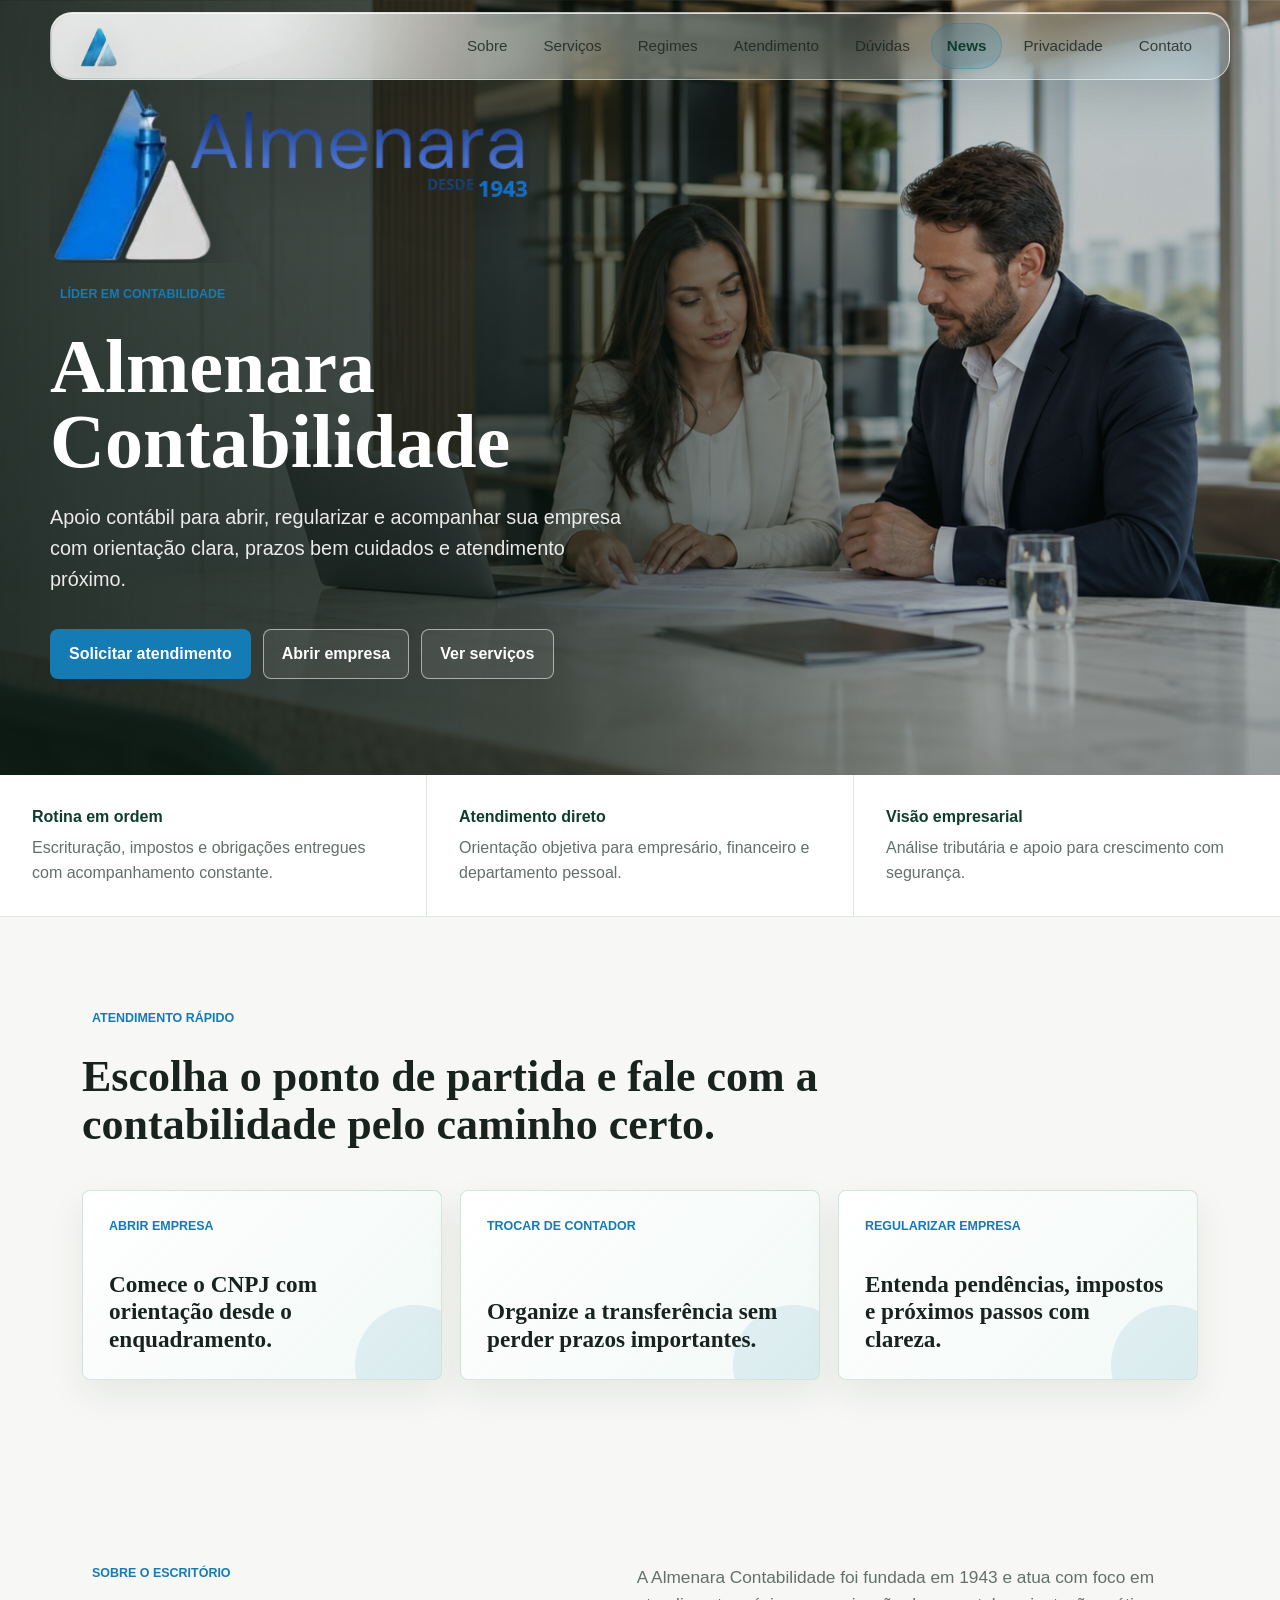
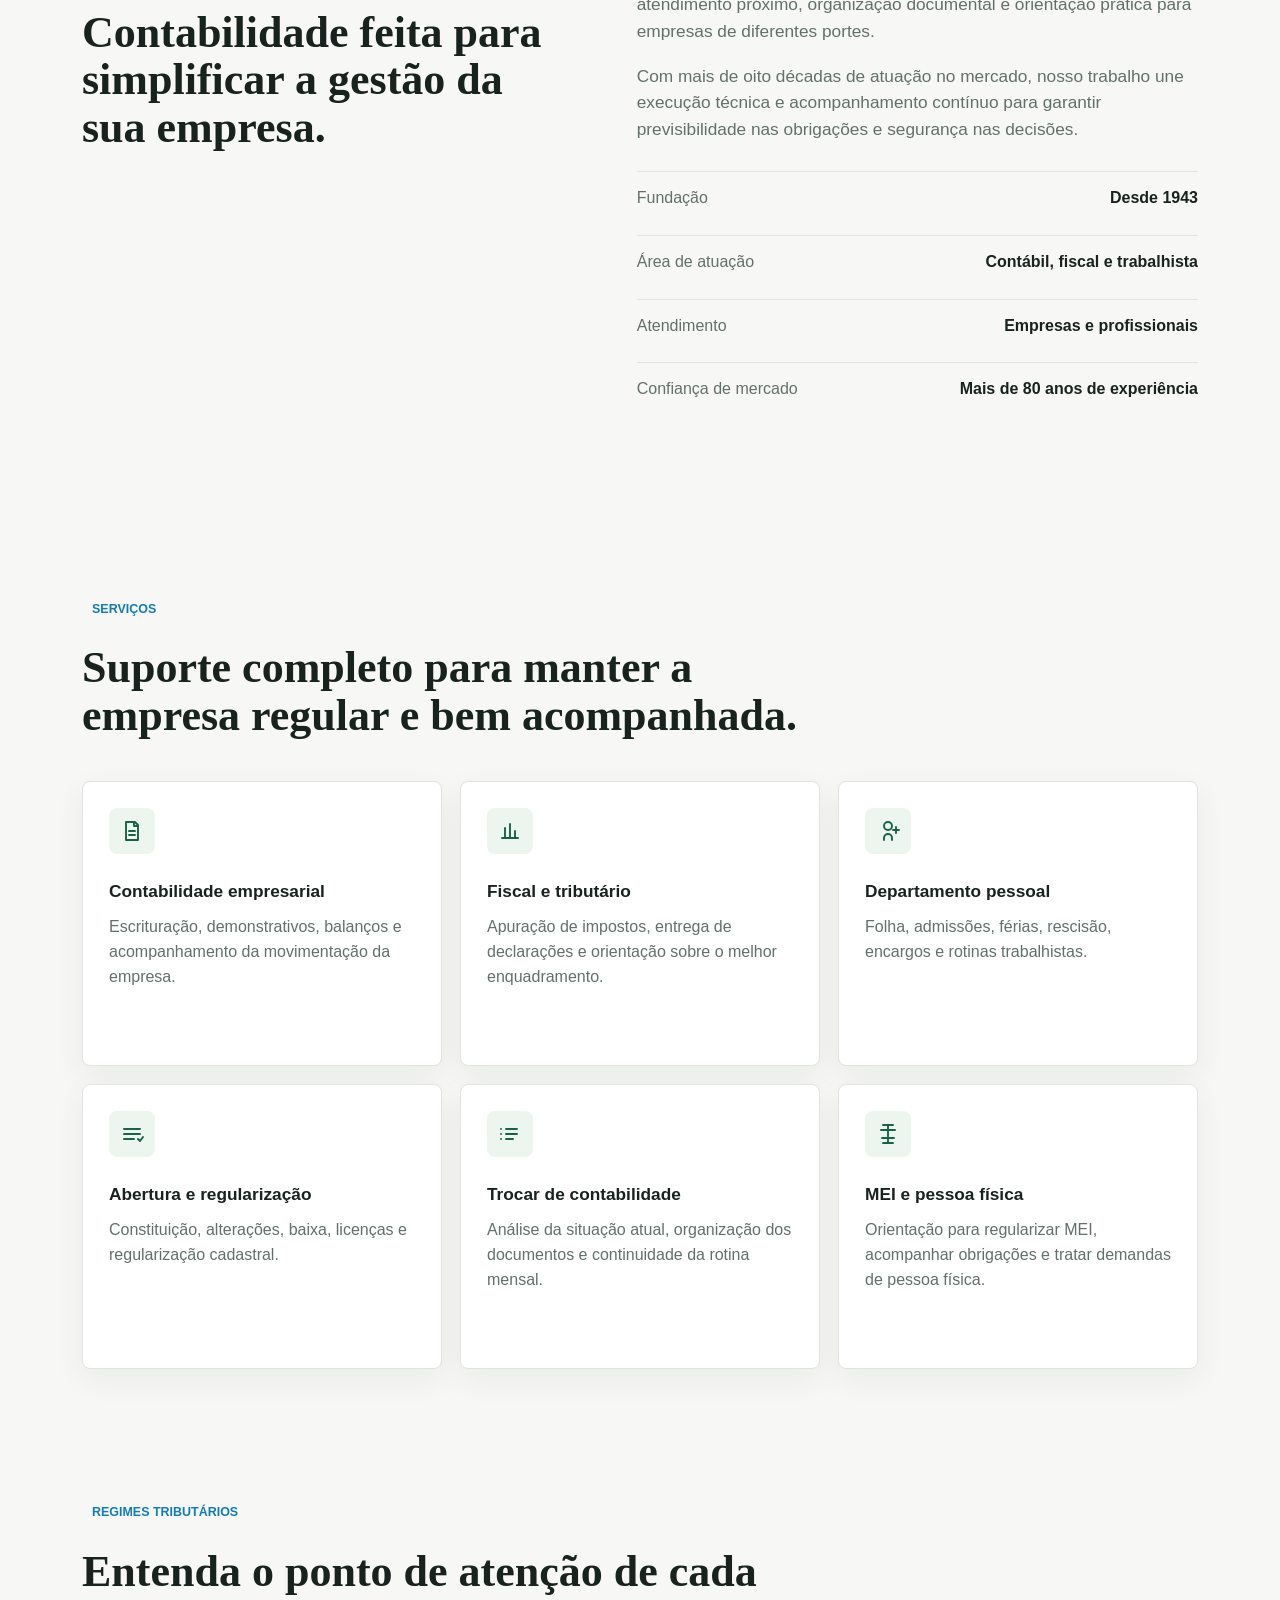
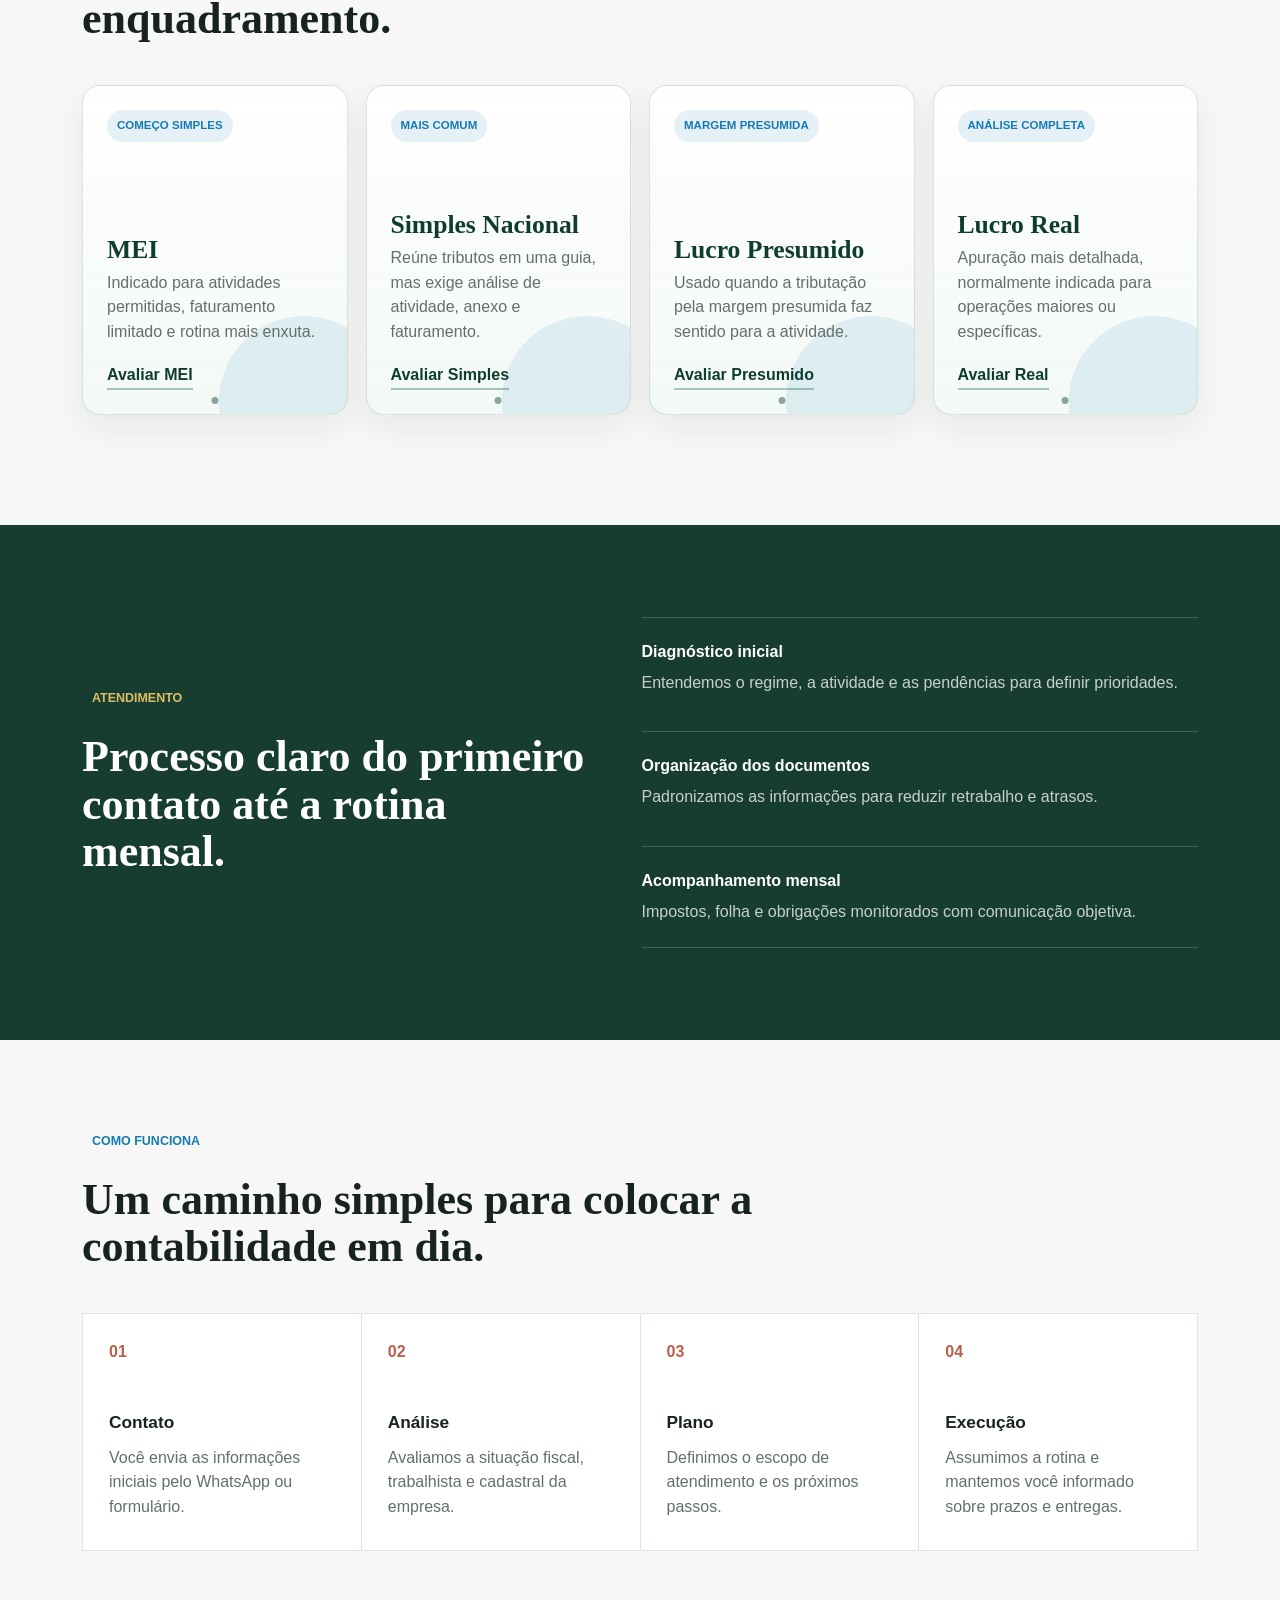
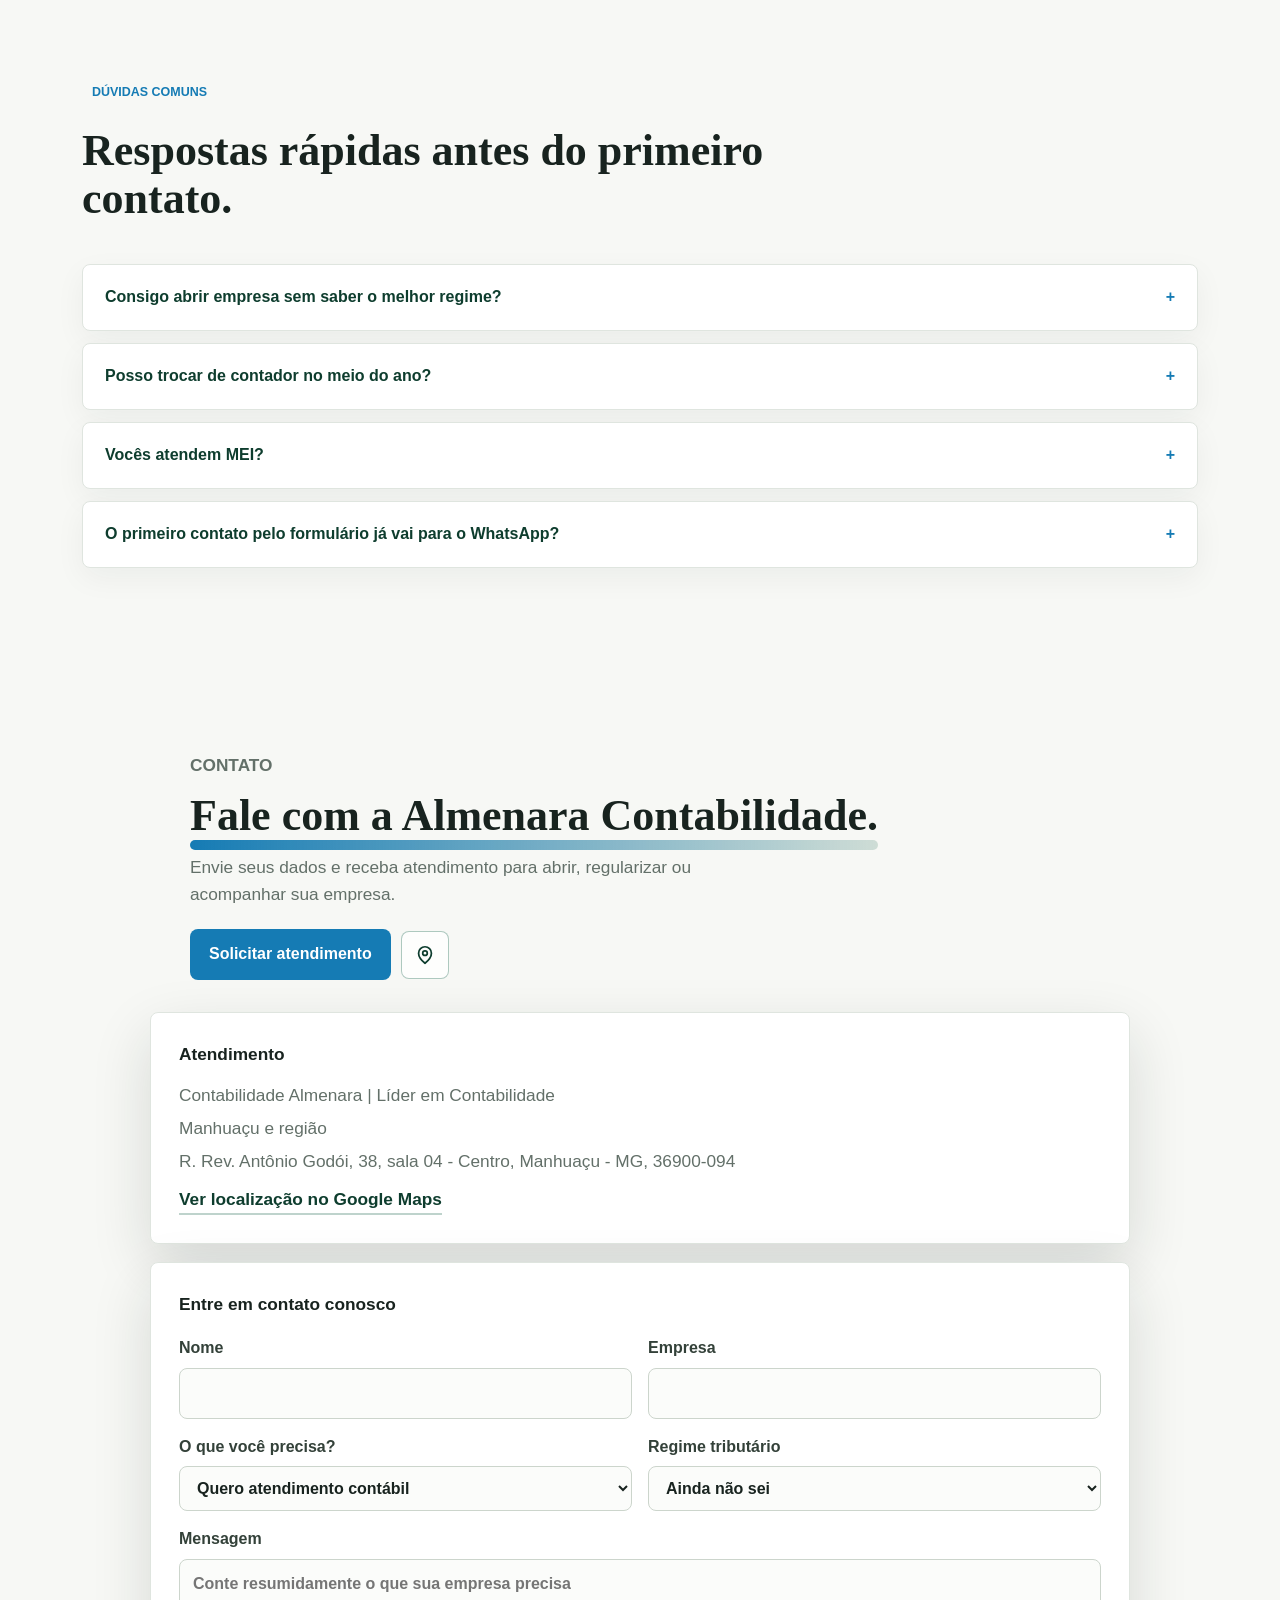
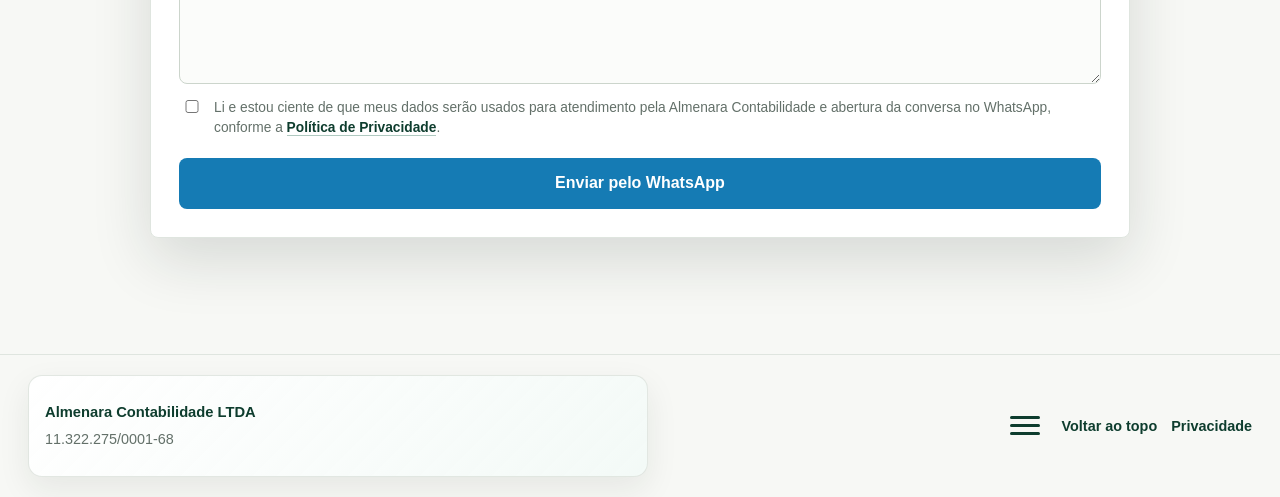
==== index.html @ bf3a6442 "Add privacy policy and Speed Insights" ====
<!doctype html>
<html lang="pt-BR">
  <head>
    <meta charset="utf-8">
    <meta name="viewport" content="width=device-width, initial-scale=1">
    <title>Almenara Contabilidade</title>
    <meta
      name="description"
      content="Almenara Contabilidade: assessoria contábil, fiscal, trabalhista e administrativa em Manhuaçu - MG."
    >
    <link rel="icon" type="image/png" href="assets/foto-contabilidade-almenara.png">
    <link rel="apple-touch-icon" href="assets/foto-contabilidade-almenara.png">
    <link rel="stylesheet" href="styles.css">
  </head>
  <body class="motion-on">
    <header class="site-header">
      <a class="brand" href="#inicio" aria-label="Almenara Contabilidade">
        <img src="assets/foto-contabilidade-almenara.png" alt="" class="brand-mark">
      </a>

      <button class="menu-toggle" type="button" data-menu-toggle aria-label="Abrir menu" aria-expanded="false">
        <span></span>
        <span></span>
        <span></span>
      </button>

      <nav class="site-nav" data-nav aria-label="Navegação principal">
        <a href="#sobre">Sobre</a>
        <a href="#servicos">Serviços</a>
        <a href="#regimes">Regimes</a>
        <a href="#metodo">Atendimento</a>
        <a href="#faq">Dúvidas</a>
        <a class="nav-news-link" href="./news/index.html">News</a>
        <a href="privacidade.html">Privacidade</a>
        <a href="#contato">Contato</a>
      </nav>
    </header>

    <main>
      <section class="hero" id="inicio">
        <div class="hero-media" aria-hidden="true"></div>
        <div class="hero-overlay" aria-hidden="true"></div>

        <div class="hero-content">
          <div class="hero-logo-wrap">
            <img class="hero-emblem" src="assets/logoalmenara.png" alt="Almenara Líder em Contabilidade">
          </div>
          <p class="eyebrow">Líder em contabilidade</p>
          <h1>Almenara Contabilidade</h1>
          <p class="hero-text">
            Apoio contábil para abrir, regularizar e acompanhar sua empresa com orientação clara,
            prazos bem cuidados e atendimento próximo.
          </p>
          <div class="hero-actions" aria-label="Ações principais">
            <a class="button button-primary button-primary-blue" href="#solicitar-contato" data-interest="Quero atendimento contábil">Solicitar atendimento</a>
            <a class="button button-secondary" href="#solicitar-contato" data-interest="Abrir empresa">Abrir empresa</a>
            <a class="button button-secondary" href="#servicos">Ver serviços</a>
          </div>
        </div>
      </section>

      <section class="intro-band" aria-label="Destaques">
        <article class="intro-item">
          <strong>Rotina em ordem</strong>
          <span>Escrituração, impostos e obrigações entregues com acompanhamento constante.</span>
        </article>
        <article class="intro-item">
          <strong>Atendimento direto</strong>
          <span>Orientação objetiva para empresário, financeiro e departamento pessoal.</span>
        </article>
        <article class="intro-item">
          <strong>Visão empresarial</strong>
          <span>Análise tributária e apoio para crescimento com segurança.</span>
        </article>
      </section>

      <section class="section action-section" aria-label="Atalhos de atendimento">
        <div class="section-heading">
          <p class="section-label">Atendimento rápido</p>
          <h2>Escolha o ponto de partida e fale com a contabilidade pelo caminho certo.</h2>
        </div>
        <div class="action-grid">
          <a class="action-card" href="#solicitar-contato" data-interest="Abrir empresa">
            <span>Abrir empresa</span>
            <strong>Comece o CNPJ com orientação desde o enquadramento.</strong>
          </a>
          <a class="action-card" href="#solicitar-contato" data-interest="Trocar de contador">
            <span>Trocar de contador</span>
            <strong>Organize a transferência sem perder prazos importantes.</strong>
          </a>
          <a class="action-card" href="#solicitar-contato" data-interest="Regularizar empresa">
            <span>Regularizar empresa</span>
            <strong>Entenda pendências, impostos e próximos passos com clareza.</strong>
          </a>
        </div>
      </section>

      <section class="section split" id="sobre">
        <div>
          <p class="section-label">Sobre o escritório</p>
          <h2>Contabilidade feita para simplificar a gestão da sua empresa.</h2>
        </div>
        <div class="copy-block">
          <p>
            A Almenara Contabilidade foi fundada em 1943 e atua com foco em atendimento próximo,
            organização documental e orientação prática para empresas de diferentes portes.
          </p>
          <p>
            Com mais de oito décadas de atuação no mercado, nosso trabalho une execução técnica e
            acompanhamento contínuo para garantir previsibilidade nas obrigações e segurança nas decisões.
          </p>
          <ul class="detail-list">
            <li><span>Fundação</span><strong>Desde 1943</strong></li>
            <li><span>Área de atuação</span><strong>Contábil, fiscal e trabalhista</strong></li>
            <li><span>Atendimento</span><strong>Empresas e profissionais</strong></li>
            <li><span>Confiança de mercado</span><strong>Mais de 80 anos de experiência</strong></li>
          </ul>
        </div>
      </section>

      <section class="section" id="servicos">
        <div class="section-heading">
          <p class="section-label">Serviços</p>
          <h2>Suporte completo para manter a empresa regular e bem acompanhada.</h2>
        </div>

        <div class="service-grid">
          <article class="service-card">
            <div class="service-icon" aria-hidden="true">
              <svg viewBox="0 0 24 24"><path d="M6 3h9l3 3v15H6z"></path><path d="M14 3v4h4"></path><path d="M9 12h6"></path><path d="M9 16h6"></path></svg>
            </div>
            <h3>Contabilidade empresarial</h3>
            <p>Escrituração, demonstrativos, balanços e acompanhamento da movimentação da empresa.</p>
          </article>

          <article class="service-card">
            <div class="service-icon" aria-hidden="true">
              <svg viewBox="0 0 24 24"><path d="M4 19h16"></path><path d="M7 19V9"></path><path d="M12 19V5"></path><path d="M17 19v-7"></path></svg>
            </div>
            <h3>Fiscal e tributário</h3>
            <p>Apuração de impostos, entrega de declarações e orientação sobre o melhor enquadramento.</p>
          </article>

          <article class="service-card">
            <div class="service-icon" aria-hidden="true">
              <svg viewBox="0 0 24 24"><path d="M16 21v-2a4 4 0 0 0-8 0v2"></path><circle cx="12" cy="7" r="4"></circle><path d="M20 8v6"></path><path d="M23 11h-6"></path></svg>
            </div>
            <h3>Departamento pessoal</h3>
            <p>Folha, admissões, férias, rescisão, encargos e rotinas trabalhistas.</p>
          </article>

          <article class="service-card">
            <div class="service-icon" aria-hidden="true">
              <svg viewBox="0 0 24 24"><path d="M4 7h16"></path><path d="M4 12h16"></path><path d="M4 17h10"></path><path d="M18 17l2 2 3-4"></path></svg>
            </div>
            <h3>Abertura e regularização</h3>
            <p>Constituição, alterações, baixa, licenças e regularização cadastral.</p>
          </article>

          <article class="service-card">
            <div class="service-icon" aria-hidden="true">
              <svg viewBox="0 0 24 24"><path d="M8 7h11"></path><path d="M8 12h11"></path><path d="M8 17h7"></path><path d="M3 7h.01"></path><path d="M3 12h.01"></path><path d="M3 17h.01"></path></svg>
            </div>
            <h3>Trocar de contabilidade</h3>
            <p>Análise da situação atual, organização dos documentos e continuidade da rotina mensal.</p>
          </article>

          <article class="service-card">
            <div class="service-icon" aria-hidden="true">
              <svg viewBox="0 0 24 24"><path d="M12 3v18"></path><path d="M5 8h14"></path><path d="M6 16h12"></path><path d="M7 21h10"></path><path d="M7 3h10"></path></svg>
            </div>
            <h3>MEI e pessoa física</h3>
            <p>Orientação para regularizar MEI, acompanhar obrigações e tratar demandas de pessoa física.</p>
          </article>
        </div>
      </section>

      <section class="section regimes-section" id="regimes">
        <div class="section-heading">
          <p class="section-label">Regimes tributários</p>
          <h2>Entenda o ponto de atenção de cada enquadramento.</h2>
        </div>
        <div class="regime-dock" aria-label="Exemplos de regimes tributários">
          <article class="regime-card" tabindex="0">
            <span class="regime-dot" aria-hidden="true"></span>
            <span class="regime-tag">Começo simples</span>
            <h3>MEI</h3>
            <p>Indicado para atividades permitidas, faturamento limitado e rotina mais enxuta.</p>
            <ul>
              <li>Guia mensal simplificada</li>
              <li>Limite anual de faturamento</li>
              <li>Nem toda atividade pode entrar</li>
            </ul>
            <a href="#solicitar-contato" data-interest="MEI" data-regime="MEI">Avaliar MEI</a>
          </article>

          <article class="regime-card" tabindex="0">
            <span class="regime-dot" aria-hidden="true"></span>
            <span class="regime-tag">Mais comum</span>
            <h3>Simples Nacional</h3>
            <p>Reúne tributos em uma guia, mas exige análise de atividade, anexo e faturamento.</p>
            <ul>
              <li>Apuração mensal pelo faturamento</li>
              <li>Alíquota varia por anexo</li>
              <li>Folha pode impactar o cálculo</li>
            </ul>
            <a href="#solicitar-contato" data-interest="Quero atendimento contábil" data-regime="Simples Nacional">Avaliar Simples</a>
          </article>

          <article class="regime-card" tabindex="0">
            <span class="regime-dot" aria-hidden="true"></span>
            <span class="regime-tag">Margem presumida</span>
            <h3>Lucro Presumido</h3>
            <p>Usado quando a tributação pela margem presumida faz sentido para a atividade.</p>
            <ul>
              <li>Base calculada por presunção</li>
              <li>Exige controle fiscal regular</li>
              <li>Pode ser bom para margens altas</li>
            </ul>
            <a href="#solicitar-contato" data-interest="Quero atendimento contábil" data-regime="Lucro Presumido">Avaliar Presumido</a>
          </article>

          <article class="regime-card" tabindex="0">
            <span class="regime-dot" aria-hidden="true"></span>
            <span class="regime-tag">Análise completa</span>
            <h3>Lucro Real</h3>
            <p>Apuração mais detalhada, normalmente indicada para operações maiores ou específicas.</p>
            <ul>
              <li>Tributação sobre resultado real</li>
              <li>Controle contábil mais rigoroso</li>
              <li>Importante para empresas complexas</li>
            </ul>
            <a href="#solicitar-contato" data-interest="Quero atendimento contábil" data-regime="Lucro Real">Avaliar Real</a>
          </article>
        </div>
      </section>

      <section class="feature-band" id="metodo">
        <div>
          <p class="section-label">Atendimento</p>
          <h2>Processo claro do primeiro contato até a rotina mensal.</h2>
        </div>
        <div class="feature-list">
          <div>
            <strong>Diagnóstico inicial</strong>
            <span>Entendemos o regime, a atividade e as pendências para definir prioridades.</span>
          </div>
          <div>
            <strong>Organização dos documentos</strong>
            <span>Padronizamos as informações para reduzir retrabalho e atrasos.</span>
          </div>
          <div>
            <strong>Acompanhamento mensal</strong>
            <span>Impostos, folha e obrigações monitorados com comunicação objetiva.</span>
          </div>
        </div>
      </section>

      <section class="section">
        <div class="section-heading">
          <p class="section-label">Como funciona</p>
          <h2>Um caminho simples para colocar a contabilidade em dia.</h2>
        </div>
        <div class="steps">
          <article>
            <span>01</span>
            <h3>Contato</h3>
            <p>Você envia as informações iniciais pelo WhatsApp ou formulário.</p>
          </article>
          <article>
            <span>02</span>
            <h3>Análise</h3>
            <p>Avaliamos a situação fiscal, trabalhista e cadastral da empresa.</p>
          </article>
          <article>
            <span>03</span>
            <h3>Plano</h3>
            <p>Definimos o escopo de atendimento e os próximos passos.</p>
          </article>
          <article>
            <span>04</span>
            <h3>Execução</h3>
            <p>Assumimos a rotina e mantemos você informado sobre prazos e entregas.</p>
          </article>
        </div>
      </section>

      <section class="section faq-section" id="faq">
        <div class="section-heading">
          <p class="section-label">Dúvidas comuns</p>
          <h2>Respostas rápidas antes do primeiro contato.</h2>
        </div>
        <div class="faq-list">
          <details class="faq-item">
            <summary>Consigo abrir empresa sem saber o melhor regime?</summary>
            <p>Sim. A primeira etapa é entender atividade, faturamento previsto e modelo de operação para indicar o caminho mais adequado.</p>
          </details>
          <details class="faq-item">
            <summary>Posso trocar de contador no meio do ano?</summary>
            <p>Pode. O importante é conferir documentos, declarações, impostos e pendências para a transferência acontecer com segurança.</p>
          </details>
          <details class="faq-item">
            <summary>Vocês atendem MEI?</summary>
            <p>Atendemos MEI em abertura, regularização, declaração anual e orientação quando chega o momento de migrar para outro porte.</p>
          </details>
          <details class="faq-item">
            <summary>O primeiro contato pelo formulário já vai para o WhatsApp?</summary>
            <p>Sim. Ao enviar o formulário, o WhatsApp abre com as informações básicas preenchidas para agilizar o atendimento.</p>
          </details>
        </div>
      </section>

      <section class="contact-section" id="contato">
        <div class="contact-copy">
          <p class="section-label">Contato</p>
          <h2>Fale com a Almenara Contabilidade.</h2>
          <p>Envie seus dados e receba atendimento para abrir, regularizar ou acompanhar sua empresa.</p>
          <div class="contact-actions">
            <a class="button button-primary button-primary-blue" href="#solicitar-contato" data-interest="Quero atendimento contábil">Solicitar atendimento</a>
            <a class="button button-map" href="https://www.google.com/maps?q=-20.256566642593565,-42.03464421365969" target="_blank" rel="noopener" aria-label="Abrir localização no Google Maps" title="Abrir no Google Maps">
              <svg viewBox="0 0 24 24" aria-hidden="true">
                <path d="M12 21s7-5.7 7-11a7 7 0 1 0-14 0c0 5.3 7 11 7 11z"></path>
                <circle cx="12" cy="10" r="2.5"></circle>
              </svg>
            </a>
          </div>
        </div>

        <div class="contact-grid">
          <article class="contact-card">
            <h3>Atendimento</h3>
            <p>Contabilidade Almenara | Líder em Contabilidade</p>
            <p>Manhuaçu e região</p>
            <p>R. Rev. Antônio Godói, 38, sala 04 - Centro, Manhuaçu - MG, 36900-094</p>
            <p><a class="location-link" href="https://www.google.com/maps?q=-20.256566642593565,-42.03464421365969" target="_blank" rel="noopener">Ver localização no Google Maps</a></p>
          </article>

          <form class="contact-card contact-form" id="solicitar-contato" data-whatsapp-form>
            <h3>Entre em contato conosco</h3>
            <label>
              Nome
              <input type="text" name="nome" autocomplete="name" required>
            </label>
            <label>
              Empresa
              <input type="text" name="empresa" autocomplete="organization">
            </label>
            <label>
              O que você precisa?
              <select name="interesse" data-interest-select>
                <option value="Quero atendimento contábil">Quero atendimento contábil</option>
                <option value="Trocar de contador">Trocar de contador</option>
                <option value="Ainda não sei, apenas conversar">Ainda não sei, apenas conversar</option>
                <option value="Abrir empresa">Abrir empresa</option>
            
                <option value="Regularizar empresa">Regularizar empresa</option>
                <option value="MEI">MEI</option>
                <option value="Pessoa física">Pessoa física</option>
              </select>
            </label>
            <label>
              Regime tributário
              <select name="regime" data-regime-select>
                <option value="Ainda não sei">Ainda não sei</option>
                <option value="MEI">MEI</option>
                <option value="Simples Nacional">Simples Nacional</option>
                <option value="Lucro Presumido">Lucro Presumido</option>
                <option value="Lucro Real">Lucro Real</option>
              </select>
            </label>
            <label>
              Mensagem
              <textarea name="mensagem" rows="4" placeholder="Conte resumidamente o que sua empresa precisa"></textarea>
            </label>
            <label class="privacy-consent">
              <input type="checkbox" name="privacidade" required>
              <span>Li e estou ciente de que meus dados serão usados para atendimento pela Almenara Contabilidade e abertura da conversa no WhatsApp, conforme a <a href="privacidade.html" target="_blank" rel="noopener">Política de Privacidade</a>.</span>
            </label>
            <button class="button button-primary button-primary-blue button-fizzy" type="submit">
              <span>Enviar pelo WhatsApp</span>
            </button>
          </form>
        </div>
      </section>
    </main>

    <footer class="site-footer">
      <input class="footer-toggle" type="checkbox" id="footer-menu">

      <div class="footer-panel" aria-label="Links rápidos do rodapé">
        <a href="#servicos">Serviços</a>
        <a href="#regimes">Regimes</a>
        <a href="#solicitar-contato">Contato</a>
        <a href="privacidade.html">Privacidade</a>
        <span class="footer-liquid" aria-hidden="true"></span>
      </div>

      <div class="footer-bar">
        <div class="footer-company-card" tabindex="0" aria-label="Dados cadastrais da Almenara Contabilidade">
          <div class="footer-company-inner">
            <div class="footer-company-face footer-company-front">
              <strong>Almenara Contabilidade LTDA</strong>
              <span>11.322.275/0001-68</span>
            </div>
            <div class="footer-company-face footer-company-back">
              <strong>Venha nos visitar</strong>
              <span>Razão social: Almenara Contabilidade LTDA</span>
              <span>CNPJ: 11.322.275/0001-68</span>
              <span>Endereço: R. Rev. Antônio Godói, 38, sala 04 - Centro, Manhuaçu - MG</span>
              <span>WhatsApp: (33) 8440-1388</span>
              <a class="footer-company-link" href="https://www.google.com/maps?q=-20.256566642593565,-42.03464421365969" target="_blank" rel="noopener">Ver localização</a>
            </div>
          </div>
        </div>

        <div class="footer-actions">
          <label class="footer-menu-button" for="footer-menu" aria-label="Abrir links rápidos">
            <span></span>
          </label>
          <a href="#inicio">Voltar ao topo</a>
          <a href="privacidade.html">Privacidade</a>
        </div>
      </div>
    </footer>

    <script src="speed-insights.js"></script>
    <script defer src="/_vercel/speed-insights/script.js"></script>
    <script src="script.js"></script>
  </body>
</html>
---- styles.css ----
:root {
  --bg: #f7f8f5;
  --surface: #ffffff;
  --ink: #18231f;
  --muted: #637069;
  --line: #dfe5df;
  --green: #176248;
  --green-dark: #0e3d2e;
  --blue: #157bb4;
  --gold: #c89b42;
  --coral: #b9604b;
  --shadow: 0 22px 60px rgba(24, 35, 31, 0.14);
  --radius: 8px;
  --max-width: 1180px;
}

* {
  box-sizing: border-box;
}

html {
  scroll-behavior: smooth;
  scroll-padding-top: 96px;
}

body {
  margin: 0;
  background: var(--bg);
  color: var(--ink);
  font-family: Arial, Helvetica, sans-serif;
  line-height: 1.55;
}

img,
svg {
  display: block;
  max-width: 100%;
}

a {
  color: inherit;
  text-decoration: none;
}

button,
input,
select,
textarea {
  font: inherit;
}

.site-header {
  position: fixed;
  top: 12px;
  left: 50%;
  z-index: 30;
  display: flex;
  align-items: center;
  justify-content: space-between;
  width: min(calc(100% - 32px), var(--max-width));
  min-height: 68px;
  margin: 0;
  padding: 0 22px;
  overflow: hidden;
  transform: translateX(-50%);
  border: 1px solid rgba(255, 255, 255, 0.54);
  border-radius: 22px;
  background:
    radial-gradient(circle at 18% 0%, rgba(255, 255, 255, 0.72), rgba(255, 255, 255, 0.15) 34%, transparent 58%),
    linear-gradient(135deg, rgba(255, 255, 255, 0.54), rgba(229, 244, 239, 0.24) 48%, rgba(255, 255, 255, 0.17));
  box-shadow:
    inset 0 1px 0 rgba(255, 255, 255, 0.78),
    inset 0 -1px 0 rgba(23, 98, 72, 0.08),
    0 18px 48px rgba(10, 23, 18, 0.14);
  backdrop-filter: blur(24px) saturate(155%);
  -webkit-backdrop-filter: blur(24px) saturate(155%);
}

.site-header::before,
.site-header::after {
  content: "";
  position: absolute;
  pointer-events: none;
}

.site-header::before {
  inset: 1px;
  border-radius: 21px;
  background:
    linear-gradient(115deg, rgba(255, 255, 255, 0.44), transparent 36%),
    linear-gradient(280deg, rgba(21, 123, 180, 0.07), transparent 44%);
}

.site-header::after {
  top: -52px;
  left: -18%;
  width: 42%;
  height: 148px;
  border-radius: 999px;
  background: linear-gradient(90deg, transparent, rgba(255, 255, 255, 0.42), transparent);
  transform: rotate(-18deg);
  opacity: 0.62;
  animation: glassSheen 8s ease-in-out infinite;
}

.brand {
  display: inline-flex;
  align-items: center;
  gap: 10px;
  min-width: 0;
  color: var(--green-dark);
  font-size: 1.02rem;
  font-weight: 800;
  position: relative;
  z-index: 1;
}

.brand-mark {
  width: 44px;
  height: 44px;
  object-fit: contain;
  flex: 0 0 auto;
  filter: drop-shadow(0 8px 14px rgba(10, 23, 18, 0.12));
}

.site-nav {
  display: flex;
  align-items: center;
  gap: 6px;
  position: relative;
  z-index: 1;
}

.site-nav a {
  border-radius: 999px;
  padding: 10px 15px;
  color: rgba(24, 35, 31, 0.82);
  font-size: 0.95rem;
  transition:
    background 180ms ease,
    color 180ms ease,
    box-shadow 180ms ease,
    transform 180ms ease;
}

.site-nav a:hover,
.site-nav a:focus-visible {
  background: rgba(255, 255, 255, 0.66);
  color: var(--green-dark);
  box-shadow:
    inset 0 1px 0 rgba(255, 255, 255, 0.74),
    0 8px 22px rgba(10, 23, 18, 0.1);
  transform: translateY(-1px);
  outline: none;
}

.site-nav .nav-news-link {
  background: rgba(21, 123, 180, 0.16);
  border: 1px solid rgba(21, 123, 180, 0.28);
  color: #0e3d2e;
  font-weight: 700;
}

.site-nav .nav-news-link:hover,
.site-nav .nav-news-link:focus-visible {
  background: rgba(21, 123, 180, 0.28);
  border-color: rgba(21, 123, 180, 0.38);
  color: #082c42;
}

.menu-toggle {
  display: none;
  width: 44px;
  height: 44px;
  border: 1px solid rgba(255, 255, 255, 0.7);
  border-radius: 14px;
  background: rgba(255, 255, 255, 0.58);
  color: var(--ink);
  cursor: pointer;
  position: relative;
  z-index: 1;
  box-shadow: inset 0 1px 0 rgba(255, 255, 255, 0.78);
}

.menu-toggle span {
  display: block;
  width: 18px;
  height: 2px;
  margin: 4px auto;
  background: currentColor;
  border-radius: 999px;
}

.hero {
  position: relative;
  isolation: isolate;
  min-height: 76svh;
  overflow: hidden;
  display: grid;
  align-items: center;
  padding: 84px 32px 96px;
}

.hero-media,
.hero-overlay {
  position: absolute;
  inset: 0;
  z-index: -2;
}

.hero-media {
  background-image: url("assets/hero-almenara.png");
  background-size: cover;
  background-position: center right;
}

.hero-overlay {
  z-index: -1;
  background:
    linear-gradient(90deg, rgba(10, 23, 18, 0.84) 0%, rgba(10, 23, 18, 0.66) 42%, rgba(10, 23, 18, 0.16) 76%),
    linear-gradient(0deg, rgba(10, 23, 18, 0.24), rgba(10, 23, 18, 0.08));
}

.hero-content {
  width: min(var(--max-width), 100%);
  margin: 0 auto;
  color: #ffffff;
}

.hero-logo-wrap {
  position: relative;
  width: fit-content;
  max-width: 82vw;
  margin: 0 0 22px;
  margin-left: 0;
  overflow: hidden;
  border-radius: 18px;
}

.hero-logo-wrap::after {
  content: "";
  position: absolute;
  top: -45%;
  bottom: -45%;
  left: -55%;
  width: 46%;
  background: linear-gradient(90deg, transparent, rgba(255, 255, 255, 0.36), transparent);
  transform: rotate(18deg);
  opacity: 0;
  pointer-events: none;
}

.hero-emblem {
  width: min(480px, 90vw);
  height: auto;
  object-fit: contain;
  filter: drop-shadow(0 16px 26px rgba(0, 0, 0, 0.34));
}

.eyebrow,
.section-label {
  margin: 0 0 25px;
  margin-left: 10px;
  color: var(--blue);
  font-size: 0.78rem;
  font-weight: 900;
  text-transform: uppercase;
}

.hero h1 {
  max-width: 780px;
  margin: 0;
  font-family: Georgia, "Times New Roman", serif;
  font-size: 4.75rem;
  line-height: 0.98;
  font-weight: 700;
}

.hero-text {
  max-width: 590px;
  margin: 24px 0 0;
  color: rgba(255, 255, 255, 0.9);
  font-size: 1.24rem;
}

.hero-actions {
  display: flex;
  flex-wrap: wrap;
  gap: 12px;
  margin-top: 34px;
}

.button {
  position: relative;
  display: inline-flex;
  align-items: center;
  justify-content: center;
  min-height: 48px;
  border: 1px solid transparent;
  border-radius: var(--radius);
  padding: 12px 18px;
  font-weight: 800;
  text-align: center;
  cursor: pointer;
  transition:
    transform 160ms ease,
    border-color 160ms ease,
    background 160ms ease;
}

.button:hover,
.button:focus-visible {
  transform: translateY(-1px);
  outline: none;
}

.button-primary {
  background: var(--green);
  color: #ffffff;
}

.button-primary:hover,
.button-primary:focus-visible {
  background: var(--green-dark);
}

.button-primary-blue {
  background: var(--blue);
}

.button-primary-blue:hover,
.button-primary-blue:focus-visible {
  background: #0f6697;
}

.button-secondary {
  border-color: rgba(255, 255, 255, 0.54);
  color: #ffffff;
  background: rgba(255, 255, 255, 0.08);
}

.button-secondary:hover,
.button-secondary:focus-visible {
  background: rgba(255, 255, 255, 0.16);
}

.button-fizzy {
  --fizzy-send-bg: var(--green-dark);
  --fizzy-send-ring: rgba(23, 98, 72, 0.13);
  overflow: visible;
  isolation: isolate;
}

.button-fizzy span {
  position: relative;
  z-index: 2;
}

.button-fizzy::before,
.button-fizzy::after {
  content: "";
  position: absolute;
  inset: -18px;
  z-index: -1;
  pointer-events: none;
  opacity: 0;
  background-repeat: no-repeat;
  filter: drop-shadow(0 6px 10px rgba(21, 123, 180, 0.18));
}

.button-fizzy::before {
  background-image:
    radial-gradient(circle, #ffffff 0 22%, transparent 24%),
    radial-gradient(circle, #6ed2ff 0 22%, transparent 24%),
    radial-gradient(circle, #e0bd62 0 20%, transparent 22%),
    radial-gradient(circle, #ffffff 0 18%, transparent 20%),
    radial-gradient(circle, #9fe9d0 0 20%, transparent 22%);
  background-size: 8px 8px, 9px 9px, 7px 7px, 6px 6px, 8px 8px;
  background-position: 8% 48%, 30% 20%, 58% 14%, 82% 38%, 92% 70%;
}

.button-fizzy::after {
  background-image:
    radial-gradient(circle, #ffffff 0 22%, transparent 24%),
    radial-gradient(circle, #6ed2ff 0 22%, transparent 24%),
    radial-gradient(circle, #e0bd62 0 20%, transparent 22%),
    radial-gradient(circle, #ffffff 0 18%, transparent 20%),
    radial-gradient(circle, #9fe9d0 0 20%, transparent 22%);
  background-size: 7px 7px, 8px 8px, 9px 9px, 6px 6px, 7px 7px;
  background-position: 10% 82%, 32% 88%, 54% 94%, 76% 84%, 94% 58%;
}

.button-fizzy:hover::before,
.button-fizzy:focus-visible::before {
  animation: buttonFizzTop 760ms ease-out both;
}

.button-fizzy:hover::after,
.button-fizzy:focus-visible::after {
  animation: buttonFizzBottom 760ms ease-out both;
}

.button-fizzy.is-sending {
  background: var(--fizzy-send-bg);
  box-shadow:
    0 0 0 6px var(--fizzy-send-ring),
    0 18px 42px rgba(10, 23, 18, 0.22);
}

.button-primary-blue.button-fizzy {
  --fizzy-send-bg: #0f6697;
  --fizzy-send-ring: rgba(21, 123, 180, 0.2);
}

.button-fizzy.is-sending::before {
  animation: buttonBurstTop 520ms ease-out both;
}

.button-fizzy.is-sending::after {
  animation: buttonBurstBottom 520ms ease-out both;
}

.button-fizzy:disabled {
  cursor: wait;
}

.intro-band {
  display: grid;
  grid-template-columns: repeat(3, 1fr);
  gap: 1px;
  border-bottom: 1px solid var(--line);
  background: var(--line);
}

.intro-item {
  min-height: 118px;
  padding: 30px 32px;
  background: var(--surface);
}

.intro-item strong,
.feature-list strong {
  display: block;
  margin-bottom: 6px;
  color: var(--green-dark);
  font-size: 1rem;
}

.intro-item span,
.feature-list span {
  color: var(--muted);
}

.action-section {
  padding-top: 74px;
}

.action-grid {
  display: grid;
  grid-template-columns: repeat(3, minmax(0, 1fr));
  gap: 18px;
}

.action-card {
  position: relative;
  min-height: 190px;
  overflow: hidden;
  display: flex;
  flex-direction: column;
  justify-content: space-between;
  gap: 24px;
  padding: 26px;
  border: 1px solid rgba(23, 98, 72, 0.16);
  border-radius: var(--radius);
  background:
    linear-gradient(135deg, rgba(255, 255, 255, 0.92), rgba(239, 248, 244, 0.82)),
    var(--surface);
  box-shadow: 0 14px 36px rgba(24, 35, 31, 0.08);
  transition:
    transform 180ms ease,
    border-color 180ms ease,
    box-shadow 180ms ease;
}

.action-card::after {
  content: "";
  position: absolute;
  right: -34px;
  bottom: -46px;
  width: 120px;
  height: 120px;
  border-radius: 999px;
  background: rgba(21, 123, 180, 0.1);
}

.action-card span {
  position: relative;
  z-index: 1;
  color: var(--blue);
  font-size: 0.78rem;
  font-weight: 900;
  text-transform: uppercase;
}

.action-card strong {
  position: relative;
  z-index: 1;
  color: var(--ink);
  font-family: Georgia, "Times New Roman", serif;
  font-size: 1.45rem;
  line-height: 1.18;
}

.action-card:hover,
.action-card:focus-visible {
  border-color: rgba(23, 98, 72, 0.32);
  box-shadow: 0 20px 50px rgba(24, 35, 31, 0.12);
  transform: translateY(-3px);
  outline: none;
}

.section,
.feature-band,
.contact-section {
  max-width: var(--max-width);
  margin: 0 auto;
  padding: 92px 32px;
}

.split {
  display: grid;
  grid-template-columns: minmax(0, 0.86fr) minmax(0, 1fr);
  gap: 72px;
  align-items: start;
}

.section h2,
.feature-band h2,
.contact-section h2 {
  margin: 0;
  font-family: Georgia, "Times New Roman", serif;
  font-size: 2.75rem;
  line-height: 1.08;
  font-weight: 700;
}

.copy-block p,
.contact-copy p,
.contact-card p {
  margin: 0 0 18px;
  color: var(--muted);
  font-size: 1.08rem;
}

.detail-list {
  display: grid;
  gap: 10px;
  margin: 28px 0 0;
  padding: 0;
  list-style: none;
}

.detail-list li {
  display: flex;
  justify-content: space-between;
  gap: 18px;
  padding: 14px 0;
  border-top: 1px solid var(--line);
}

.detail-list span {
  color: var(--muted);
}

.detail-list strong {
  color: var(--ink);
  text-align: right;
}

.section-heading {
  max-width: 760px;
  margin-bottom: 42px;
}

.service-grid {
  display: grid;
  grid-template-columns: repeat(3, minmax(0, 1fr));
  gap: 18px;
}

.service-card {
  min-height: 285px;
  padding: 26px;
  border: 1px solid var(--line);
  border-radius: var(--radius);
  background: var(--surface);
  box-shadow: 0 10px 32px rgba(24, 35, 31, 0.06);
}

.service-icon {
  display: grid;
  place-items: center;
  width: 46px;
  height: 46px;
  margin-bottom: 24px;
  border-radius: var(--radius);
  background: #edf5ef;
  color: var(--green);
}

.service-icon svg {
  width: 24px;
  height: 24px;
  fill: none;
  stroke: currentColor;
  stroke-width: 1.9;
  stroke-linecap: round;
  stroke-linejoin: round;
}

.service-card h3,
.steps h3 {
  margin: 0 0 10px;
  font-size: 1.08rem;
}

.service-card p,
.steps p {
  margin: 0;
  color: var(--muted);
}

.regimes-section {
  padding-top: 42px;
}

.regime-dock {
  --regime-open: 0;
  display: flex;
  gap: 18px;
  align-items: stretch;
  padding-bottom: 18px;
}

.regime-dock:hover,
.regime-dock:focus-within {
  --regime-open: 1;
}

.regime-card {
  position: relative;
  min-width: 0;
  min-height: 330px;
  flex: 1 1 0;
  overflow: hidden;
  display: flex;
  flex-direction: column;
  justify-content: flex-end;
  padding: 24px;
  border: 1px solid rgba(23, 98, 72, 0.16);
  border-radius: 18px;
  background:
    linear-gradient(180deg, rgba(255, 255, 255, 0.92), rgba(241, 248, 245, 0.88)),
    var(--surface);
  box-shadow: 0 12px 32px rgba(24, 35, 31, 0.07);
  outline: none;
  transition:
    flex 220ms ease,
    transform 220ms ease,
    border-color 180ms ease,
    box-shadow 220ms ease;
}

.regime-card::before {
  content: "";
  position: absolute;
  inset: auto -42px -72px auto;
  width: 170px;
  height: 170px;
  border-radius: 999px;
  background: rgba(21, 123, 180, 0.1);
  transition: transform 220ms ease, opacity 220ms ease;
}

.regime-card::after {
  content: "";
  position: absolute;
  inset: 0;
  background: linear-gradient(135deg, rgba(23, 98, 72, 0.09), transparent 42%);
  opacity: 0;
  transition: opacity 220ms ease;
}

.regime-card .regime-dot {
  position: absolute;
  left: 50%;
  bottom: 10px;
  z-index: 2;
  width: 7px;
  height: 7px;
  border-radius: 999px;
  background: rgba(14, 61, 46, 0.45);
  transform: translateX(-50%);
  transition:
    width 220ms ease,
    background 180ms ease,
    opacity 180ms ease;
}

.regime-card h3,
.regime-card p,
.regime-card ul,
.regime-card a,
.regime-tag {
  position: relative;
  z-index: 1;
}

.regime-tag {
  width: fit-content;
  margin-bottom: auto;
  border-radius: 999px;
  padding: 7px 10px;
  background: rgba(21, 123, 180, 0.1);
  color: var(--blue);
  font-size: 0.72rem;
  font-weight: 900;
  text-transform: uppercase;
}

.regime-card h3 {
  margin: 26px 0 8px;
  color: var(--green-dark);
  font-family: Georgia, "Times New Roman", serif;
  font-size: clamp(1.45rem, 2vw, 2rem);
  line-height: 1.06;
}

.regime-card p {
  margin: 0;
  color: var(--muted);
}

.regime-card ul {
  max-height: 0;
  opacity: 0;
  overflow: hidden;
  display: grid;
  gap: 8px;
  margin: 0;
  padding: 0;
  color: var(--ink);
  list-style: none;
  transition:
    max-height 240ms ease,
    opacity 180ms ease,
    margin-top 180ms ease;
}

.regime-card li {
  padding-left: 18px;
  position: relative;
  color: #34443c;
}

.regime-card li::before {
  content: "";
  position: absolute;
  left: 0;
  top: 0.7em;
  width: 7px;
  height: 7px;
  border-radius: 999px;
  background: var(--gold);
}

.regime-card a {
  width: fit-content;
  margin-top: 18px;
  border-bottom: 2px solid rgba(23, 98, 72, 0.34);
  color: var(--green-dark);
  font-weight: 900;
}

.regime-card:hover,
.regime-card:focus-within,
.regime-card:focus-visible {
  flex: 2.25 1 0;
  border-color: rgba(23, 98, 72, 0.32);
  box-shadow: 0 24px 58px rgba(24, 35, 31, 0.14);
  transform: translateY(-4px);
}

.regime-card:hover::before,
.regime-card:focus-within::before,
.regime-card:focus-visible::before {
  opacity: 0.92;
  transform: scale(1.2);
}

.regime-card:hover::after,
.regime-card:focus-within::after,
.regime-card:focus-visible::after {
  opacity: 1;
}

.regime-card:hover ul,
.regime-card:focus-within ul,
.regime-card:focus-visible ul {
  max-height: 180px;
  opacity: 1;
  margin-top: 18px;
}

.regime-card:hover .regime-dot,
.regime-card:focus-within .regime-dot,
.regime-card:focus-visible .regime-dot {
  width: 28px;
  background: var(--blue);
}

@supports selector(.regime-card:has(+ .regime-card:hover)) {
  .regime-card:has(+ .regime-card:hover),
  .regime-card:hover + .regime-card,
  .regime-card:has(+ .regime-card:focus-within),
  .regime-card:focus-within + .regime-card {
    flex: 1.3 1 0;
  }
}

.feature-band {
  display: grid;
  grid-template-columns: minmax(0, 0.95fr) minmax(0, 1.05fr);
  gap: 56px;
  align-items: center;
  max-width: none;
  padding-left: max(32px, calc((100vw - var(--max-width)) / 2 + 32px));
  padding-right: max(32px, calc((100vw - var(--max-width)) / 2 + 32px));
  background: #173d31;
  color: #ffffff;
}

.feature-band .section-label {
  color: #e0bd62;
}

.feature-list {
  display: grid;
  gap: 14px;
}

.feature-list div {
  padding: 22px 0;
  border-top: 1px solid rgba(255, 255, 255, 0.18);
}

.feature-list div:last-child {
  border-bottom: 1px solid rgba(255, 255, 255, 0.18);
}

.feature-list strong {
  color: #ffffff;
}

.feature-list span {
  color: rgba(255, 255, 255, 0.76);
}

.steps {
  display: grid;
  grid-template-columns: repeat(4, minmax(0, 1fr));
  gap: 1px;
  background: var(--line);
  border: 1px solid var(--line);
}

.steps article {
  min-height: 236px;
  padding: 26px;
  background: var(--surface);
}

.steps span {
  display: inline-block;
  margin-bottom: 44px;
  color: var(--coral);
  font-weight: 800;
}

.faq-section {
  padding-top: 40px;
}

.faq-list {
  display: grid;
  gap: 12px;
}

.faq-item {
  border: 1px solid var(--line);
  border-radius: var(--radius);
  background: var(--surface);
  box-shadow: 0 10px 30px rgba(24, 35, 31, 0.05);
}

.faq-item summary {
  cursor: pointer;
  padding: 20px 22px;
  color: var(--green-dark);
  font-weight: 900;
  list-style: none;
}

.faq-item summary::-webkit-details-marker {
  display: none;
}

.faq-item summary::after {
  content: "+";
  float: right;
  color: var(--blue);
  font-weight: 900;
}

.faq-item[open] summary::after {
  content: "-";
}

.faq-item p {
  margin: 0;
  padding: 0 22px 22px;
  color: var(--muted);
}

.contact-section {
  display: grid;
  grid-template-columns: 1fr;
  gap: 32px;
  align-items: start;
  justify-items: center;
}

.contact-copy {
  width: min(900px, 100%);
  display: grid;
  gap: 14px;
}

.contact-copy .section-label {
  margin: 0;
}

.contact-copy h2 {
  margin: 0;
  position: relative;
  width: fit-content;
}

.contact-copy p {
  margin: 0;
  max-width: 62ch;
}

.contact-copy h2::after {
  content: "";
  position: absolute;
  left: 0;
  right: 0;
  bottom: -10px;
  height: 10px;
  border-radius: 999px;
  background: linear-gradient(90deg, var(--blue), rgba(23, 98, 72, 0.18));
  transform-origin: left;
  animation: contactUnderlinePulse 5.2s ease-in-out infinite;
}

.contact-copy h2:hover,
.contact-copy h2:focus-visible {
  text-shadow: 0 10px 18px rgba(10, 23, 18, 0.14);
}

.contact-grid {
  width: min(980px, 100%);
  margin-inline: auto;
  display: grid;
  gap: 18px;
}

.contact-copy .button {
  margin-top: 12px;
}

.contact-actions {
  display: flex;
  flex-wrap: wrap;
  align-items: center;
  gap: 10px;
  margin-top: 8px;
}

.contact-actions .button {
  margin-top: 0;
}

.button-map {
  width: 48px;
  min-width: 48px;
  min-height: 48px;
  padding: 0;
  border-color: rgba(23, 98, 72, 0.34);
  background: rgba(255, 255, 255, 0.82);
  color: var(--green-dark);
}

.button-map svg {
  width: 22px;
  height: 22px;
  fill: none;
  stroke: currentColor;
  stroke-width: 1.9;
}

.button-map:hover,
.button-map:focus-visible {
  border-color: rgba(23, 98, 72, 0.58);
  background: #ffffff;
}

.contact-card {
  padding: 28px;
  border: 1px solid var(--line);
  border-radius: var(--radius);
  background: var(--surface);
  box-shadow: var(--shadow);
}

.contact-card h3 {
  margin: 0 0 14px;
  font-size: 1.08rem;
}

.contact-card p {
  margin-bottom: 0;
}

.contact-card p + p {
  margin-top: 6px;
}

.location-link {
  display: inline-flex;
  width: fit-content;
  margin-top: 6px;
  color: var(--green-dark);
  font-weight: 900;
  border-bottom: 2px solid rgba(23, 98, 72, 0.28);
}

.contact-form {
  display: grid;
  grid-template-columns: repeat(2, minmax(0, 1fr));
  align-items: start;
  gap: 16px;
  scroll-margin-top: 96px;
}

.contact-form h3 {
  grid-column: 1 / -1;
  margin-bottom: 2px;
}

.contact-form label {
  display: grid;
  gap: 7px;
  color: #334139;
  font-weight: 700;
}

.contact-form input,
.contact-form select,
.contact-form textarea {
  width: 100%;
  border: 1px solid #ccd5cc;
  border-radius: var(--radius);
  padding: 12px 13px;
  color: var(--ink);
  background: #fbfcfa;
  transition:
    border-color 180ms ease,
    outline-color 180ms ease,
    box-shadow 220ms ease,
    background 220ms ease;
}

.contact-form textarea {
  resize: vertical;
}

.contact-form label:nth-of-type(5),
.privacy-consent,
.contact-form .button {
  grid-column: 1 / -1;
}

.contact-form .privacy-consent {
  display: flex;
  align-items: flex-start;
  gap: 10px;
  margin-top: -2px;
  color: var(--muted);
  font-size: 0.86rem;
  font-weight: 500;
  line-height: 1.45;
}

.privacy-consent input {
  width: auto;
  min-width: 18px;
  margin-top: 2px;
  padding: 0;
  box-shadow: none;
  accent-color: var(--green);
}

.privacy-consent a {
  color: var(--green-dark);
  font-weight: 800;
  border-bottom: 1px solid rgba(23, 98, 72, 0.34);
}

.privacy-consent a:hover,
.privacy-consent a:focus-visible {
  color: var(--blue);
  outline: none;
}

.contact-form input:focus,
.contact-form select:focus,
.contact-form textarea:focus {
  border-color: var(--green);
  outline: 3px solid rgba(23, 98, 72, 0.18);
  background: #ffffff;
  box-shadow:
    0 0 0 6px rgba(23, 98, 72, 0.08),
    0 12px 26px rgba(24, 35, 31, 0.08);
}

.contact-form .button {
  width: 100%;
  margin-top: 4px;
}

.site-footer {
  position: relative;
  isolation: isolate;
  margin-top: 24px;
  border-top: 1px solid var(--line);
  color: var(--muted);
  font-size: 0.9rem;
}

.privacy-main {
  width: min(var(--max-width), 100%);
  margin: 0 auto;
  padding: 124px 24px 72px;
}

.privacy-hero {
  display: grid;
  gap: 14px;
  max-width: 820px;
  margin-bottom: 34px;
}

.privacy-hero h1 {
  margin: 0;
  font-family: Georgia, "Times New Roman", serif;
  font-size: clamp(2rem, 4vw, 3.25rem);
  line-height: 1.05;
}

.privacy-hero p {
  margin: 0;
  color: var(--muted);
  font-size: 1.05rem;
}

.privacy-content {
  display: grid;
  gap: 22px;
  max-width: 920px;
}

.privacy-block {
  padding: 24px;
  border: 1px solid var(--line);
  border-radius: var(--radius);
  background: var(--surface);
  box-shadow: 0 16px 42px rgba(24, 35, 31, 0.08);
}

.privacy-block h2 {
  margin: 0 0 10px;
  font-size: 1.22rem;
}

.privacy-block p,
.privacy-block li {
  color: var(--muted);
}

.privacy-block p {
  margin: 0;
}

.privacy-block p + p {
  margin-top: 10px;
}

.privacy-block ul {
  margin: 10px 0 0;
  padding-left: 20px;
}

.privacy-block a {
  color: var(--green-dark);
  font-weight: 800;
  border-bottom: 1px solid rgba(23, 98, 72, 0.34);
}

.privacy-block a:hover,
.privacy-block a:focus-visible {
  color: var(--blue);
  outline: none;
}

.footer-toggle {
  position: absolute;
  opacity: 0;
  pointer-events: none;
}

.footer-bar {
  position: relative;
  z-index: 2;
  display: flex;
  justify-content: space-between;
  align-items: center;
  gap: 18px;
  padding: 20px 28px;
  background: var(--bg);
}

.footer-company-card {
  width: min(620px, 100%);
  min-height: 102px;
  perspective: 1100px;
  outline: none;
}

.footer-company-inner {
  position: relative;
  width: 100%;
  min-height: 102px;
  transition: transform 620ms cubic-bezier(0.16, 1, 0.3, 1);
  transform-style: preserve-3d;
}

.footer-company-card:hover .footer-company-inner,
.footer-company-card:focus-visible .footer-company-inner,
.footer-company-card:focus-within .footer-company-inner {
  transform: rotateY(180deg);
}

.footer-company-face {
  position: absolute;
  inset: 0;
  display: flex;
  flex-direction: column;
  justify-content: center;
  gap: 4px;
  min-height: 102px;
  padding: 12px 16px;
  border: 1px solid rgba(223, 229, 223, 0.9);
  border-radius: 14px;
  background:
    linear-gradient(135deg, rgba(255, 255, 255, 0.84), rgba(239, 248, 244, 0.72)),
    var(--surface);
  box-shadow: 0 12px 32px rgba(24, 35, 31, 0.08);
  backface-visibility: hidden;
}

.footer-company-face strong {
  color: var(--green-dark);
  font-size: 0.92rem;
}

.footer-company-face span {
  color: var(--muted);
}

.footer-company-back {
  transform: rotateY(180deg);
}

.footer-company-back strong {
  color: var(--blue);
}

.footer-company-back span {
  font-size: 0.82rem;
  line-height: 1.25;
}

.footer-company-link {
  width: fit-content;
  margin-top: 2px;
  color: var(--green-dark);
  font-size: 0.86rem;
  font-weight: 900;
  border-bottom: 2px solid rgba(23, 98, 72, 0.28);
}

.footer-actions {
  display: inline-flex;
  align-items: center;
  gap: 14px;
}

.site-footer a,
.footer-menu-button {
  color: var(--green-dark);
  font-weight: 800;
}

.footer-menu-button {
  position: relative;
  display: inline-grid;
  place-items: center;
  width: 46px;
  height: 34px;
  cursor: pointer;
  transition: transform 360ms ease;
}

.footer-menu-button span,
.footer-menu-button span::before,
.footer-menu-button span::after {
  display: block;
  width: 30px;
  height: 3px;
  border-radius: 999px;
  background: var(--green-dark);
  transition:
    transform 360ms ease,
    opacity 240ms ease;
}

.footer-menu-button span {
  position: relative;
}

.footer-menu-button span::before,
.footer-menu-button span::after {
  content: "";
  position: absolute;
  left: 0;
}

.footer-menu-button span::before {
  top: -8px;
}

.footer-menu-button span::after {
  top: 8px;
}

.footer-toggle:checked ~ .footer-bar .footer-menu-button {
  transform: translateY(-10px);
}

.footer-toggle:checked ~ .footer-bar .footer-menu-button span {
  transform: rotate(45deg);
}

.footer-toggle:checked ~ .footer-bar .footer-menu-button span::before {
  opacity: 0;
  transform: translateY(9px);
}

.footer-toggle:checked ~ .footer-bar .footer-menu-button span::after {
  transform: translateY(-9px) rotate(90deg);
}

.footer-panel {
  position: absolute;
  right: 32px;
  bottom: calc(100% - 4px);
  left: 32px;
  z-index: 1;
  min-height: 168px;
  overflow: hidden;
  display: flex;
  align-items: center;
  justify-content: center;
  gap: clamp(24px, 7vw, 96px);
  padding: 28px 24px;
  border: 1px solid rgba(255, 255, 255, 0.7);
  border-radius: 20px 20px 0 0;
  background:
    linear-gradient(135deg, rgba(255, 255, 255, 0.92), rgba(235, 247, 242, 0.78)),
    var(--surface);
  box-shadow: 0 -24px 56px rgba(10, 23, 18, 0.14);
  backdrop-filter: blur(18px) saturate(145%);
  -webkit-backdrop-filter: blur(18px) saturate(145%);
  opacity: 0;
  pointer-events: none;
  transform: translateY(36px) scaleY(0.92);
  transform-origin: 50% 100%;
  transition:
    transform 760ms cubic-bezier(0.16, 1, 0.3, 1),
    opacity 320ms ease;
}

.footer-toggle:checked ~ .footer-panel {
  opacity: 1;
  pointer-events: auto;
  transform: translateY(0) scaleY(1);
}

.footer-panel a {
  position: relative;
  z-index: 2;
  color: var(--ink);
  font-family: Georgia, "Times New Roman", serif;
  font-size: clamp(1.3rem, 3vw, 2.2rem);
  line-height: 1;
}

.footer-panel a::after {
  content: "";
  position: absolute;
  right: 0;
  bottom: -12px;
  left: 0;
  height: 4px;
  border-radius: 999px;
  background: var(--gold);
  transform: scaleX(0);
  transform-origin: left;
  transition: transform 220ms ease;
}

.footer-panel a:hover::after,
.footer-panel a:focus-visible::after {
  transform: scaleX(1);
}

.footer-panel a:nth-child(2)::after {
  background: var(--blue);
}

.footer-panel a:nth-child(3)::after {
  background: var(--coral);
}

.footer-liquid {
  position: absolute;
  top: -156px;
  left: 50%;
  z-index: 1;
  width: 250px;
  height: 250px;
  border-top-right-radius: 210px;
  border-bottom-right-radius: 96px;
  border-bottom-left-radius: 190px;
  background: rgba(23, 98, 72, 0.09);
  transform: translateX(-430px) rotate(45deg);
  transition: transform 620ms cubic-bezier(0.16, 1, 0.3, 1);
  animation: footerLiquidOoze 4s ease-in-out infinite;
}

.footer-panel a:nth-child(1):hover ~ .footer-liquid,
.footer-panel a:nth-child(1):focus-visible ~ .footer-liquid {
  transform: translateX(-430px) rotate(45deg);
}

.footer-panel a:nth-child(2):hover ~ .footer-liquid,
.footer-panel a:nth-child(2):focus-visible ~ .footer-liquid {
  transform: translateX(-125px) rotate(45deg);
}

.footer-panel a:nth-child(3):hover ~ .footer-liquid,
.footer-panel a:nth-child(3):focus-visible ~ .footer-liquid {
  transform: translateX(170px) rotate(45deg);
}

@media (max-width: 1060px) {
  .service-grid,
  .steps {
    grid-template-columns: repeat(2, minmax(0, 1fr));
  }

  .regime-dock {
    display: grid;
    grid-template-columns: repeat(2, minmax(0, 1fr));
  }

  .service-card,
  .steps article,
  .regime-card {
    min-height: 230px;
  }
}

@media (max-width: 820px) {
  .site-header {
    top: 10px;
    width: calc(100% - 24px);
    min-height: 66px;
    margin: 0;
    padding: 0 14px;
    overflow: visible;
    border-radius: 18px;
  }

  .site-header::before {
    border-radius: 17px;
  }

  .site-header::after {
    display: none;
  }

  .menu-toggle {
    display: inline-block;
    flex: 0 0 auto;
  }

  .site-nav {
    position: absolute;
    top: calc(100% + 10px);
    right: 0;
    left: 0;
    display: none;
    flex-direction: column;
    align-items: stretch;
    padding: 10px;
    border: 1px solid rgba(255, 255, 255, 0.62);
    border-radius: 18px;
    background:
      linear-gradient(135deg, rgba(255, 255, 255, 0.88), rgba(238, 248, 244, 0.72)),
      rgba(255, 255, 255, 0.7);
    box-shadow: 0 18px 48px rgba(10, 23, 18, 0.18);
    backdrop-filter: blur(22px) saturate(145%);
    -webkit-backdrop-filter: blur(22px) saturate(145%);
  }

  .site-nav.is-open {
    display: flex;
  }

  .site-nav a {
    border-radius: var(--radius);
    padding: 12px;
  }

  .hero {
    min-height: 78svh;
    padding: 72px 20px 76px;
  }

  .hero-media {
    background-position: 64% center;
  }

  .hero-overlay {
    background:
      linear-gradient(90deg, rgba(10, 23, 18, 0.89), rgba(10, 23, 18, 0.63)),
      linear-gradient(0deg, rgba(10, 23, 18, 0.24), rgba(10, 23, 18, 0.12));
  }

  .hero h1 {
    font-size: 3.2rem;
  }

  .hero-text {
    font-size: 1.08rem;
  }

  .intro-band,
  .action-grid,
  .split,
  .feature-band,
  .contact-section {
    grid-template-columns: 1fr;
  }

  .intro-item {
    min-height: auto;
    padding: 24px 20px;
  }

  .action-card {
    min-height: 160px;
    padding: 22px;
  }

  .section,
  .feature-band,
  .contact-section {
    padding: 68px 20px;
  }

  .split,
  .feature-band,
  .contact-section {
    gap: 32px;
  }

  .section h2,
  .feature-band h2,
  .contact-section h2 {
    font-size: 2.2rem;
  }

  .service-grid,
  .steps {
    grid-template-columns: 1fr;
  }

  .regime-dock {
    grid-template-columns: 1fr;
  }

  .regime-card {
    min-height: auto;
  }

  .regime-card ul {
    max-height: 180px;
    opacity: 1;
    margin-top: 14px;
  }

  .steps span {
    margin-bottom: 24px;
  }

  .detail-list li {
    display: grid;
    gap: 4px;
  }

  .detail-list strong {
    text-align: left;
  }

  .contact-card {
    padding: 22px;
  }

  .contact-form {
    grid-template-columns: 1fr;
  }

  .contact-form h3,
  .contact-form label:nth-of-type(5),
  .contact-form .button {
    grid-column: auto;
  }

  .site-footer {
    margin-top: 16px;
  }

  .footer-bar {
    flex-direction: column;
    align-items: flex-start;
    padding: 18px 18px;
  }

  .footer-company-card,
  .footer-company-inner,
  .footer-company-face {
    min-height: 112px;
  }

  .footer-actions {
    width: 100%;
    justify-content: space-between;
  }

  .footer-panel {
    right: 20px;
    left: 20px;
    min-height: 214px;
    flex-direction: column;
    gap: 22px;
    align-items: flex-start;
  }

  .footer-liquid {
    top: -145px;
    left: 0;
    width: 220px;
    height: 220px;
    transform: translateX(-70px) rotate(45deg);
  }

  .footer-panel a:nth-child(1):hover ~ .footer-liquid,
  .footer-panel a:nth-child(1):focus-visible ~ .footer-liquid,
  .footer-panel a:nth-child(2):hover ~ .footer-liquid,
  .footer-panel a:nth-child(2):focus-visible ~ .footer-liquid,
  .footer-panel a:nth-child(3):hover ~ .footer-liquid,
  .footer-panel a:nth-child(3):focus-visible ~ .footer-liquid {
    transform: translateX(-70px) rotate(45deg);
  }
}

@media (max-width: 460px) {
  .hero h1 {
    font-size: 2.55rem;
  }

  .hero-actions,
  .button {
    width: 100%;
  }

  .section h2,
  .feature-band h2,
  .contact-section h2 {
    font-size: 2rem;
  }
}

@keyframes heroDrift {
  0%,
  100% {
    transform: scale(1.02);
  }

  50% {
    transform: scale(1.065);
  }
}

@keyframes fadeLift {
  from {
    opacity: 0;
    transform: translateY(18px);
  }

  to {
    opacity: 1;
    transform: translateY(0);
  }
}

@keyframes logoArrive {
  0% {
    opacity: 0;
    transform: translateY(18px) scale(0.96);
  }

  58% {
    opacity: 1;
    transform: translateY(-3px) scale(1.01);
  }

  100% {
    opacity: 1;
    transform: translateY(0) scale(1);
  }
}

@keyframes logoFloat {
  0%,
  100% {
    transform: translateY(0);
  }

  50% {
    transform: translateY(-7px);
  }
}

@keyframes logoShine {
  0%,
  42% {
    opacity: 0;
    transform: translateX(0) rotate(18deg);
  }

  56% {
    opacity: 0.95;
  }

  100% {
    opacity: 0;
    transform: translateX(340%) rotate(18deg);
  }
}

@keyframes glassSheen {
  0%,
  58% {
    transform: translateX(0) rotate(-18deg);
  }

  100% {
    transform: translateX(340%) rotate(-18deg);
  }
}

@keyframes formFocusPulse {
  0% {
    box-shadow: var(--shadow);
    transform: translateY(0);
  }

  38% {
    box-shadow:
      0 0 0 5px rgba(21, 123, 180, 0.12),
      0 26px 64px rgba(24, 35, 31, 0.18);
    transform: translateY(-3px);
  }

  100% {
    box-shadow: var(--shadow);
    transform: translateY(0);
  }
}

@keyframes buttonFizzTop {
  0% {
    opacity: 0;
    transform: translateY(8px) scale(0.86);
  }

  35% {
    opacity: 0.95;
  }

  100% {
    opacity: 0;
    background-position: 4% 12%, 24% -8%, 58% -14%, 88% 4%, 102% 34%;
    transform: translateY(-10px) scale(1.03);
  }
}

@keyframes buttonFizzBottom {
  0% {
    opacity: 0;
    transform: translateY(-8px) scale(0.86);
  }

  35% {
    opacity: 0.9;
  }

  100% {
    opacity: 0;
    background-position: 4% 116%, 28% 122%, 52% 130%, 80% 116%, 102% 92%;
    transform: translateY(10px) scale(1.03);
  }
}

@keyframes buttonBurstTop {
  0% {
    opacity: 1;
    transform: translateY(0) scale(0.8);
  }

  100% {
    opacity: 0;
    background-position: -2% -18%, 22% -26%, 55% -30%, 86% -16%, 110% 18%;
    transform: translateY(-16px) scale(1.18);
  }
}

@keyframes buttonBurstBottom {
  0% {
    opacity: 1;
    transform: translateY(0) scale(0.8);
  }

  100% {
    opacity: 0;
    background-position: -2% 124%, 24% 132%, 54% 138%, 82% 128%, 110% 100%;
    transform: translateY(16px) scale(1.18);
  }
}

@keyframes footerLiquidOoze {
  0%,
  100% {
    border-top-right-radius: 210px;
    border-bottom-right-radius: 96px;
    border-bottom-left-radius: 190px;
  }

  50% {
    border-top-right-radius: 60px;
    border-bottom-right-radius: 185px;
    border-bottom-left-radius: 240px;
  }
}

@keyframes contactUnderlinePulse {
  0%,
  100% {
    transform: scaleX(0.32);
    opacity: 0.78;
  }

  45% {
    transform: scaleX(1);
    opacity: 1;
  }
}

@keyframes contactCascade {
  from {
    opacity: 0;
    transform: translateY(16px);
  }

  to {
    opacity: 1;
    transform: translateY(0);
  }
}

.motion-on .hero-media {
  animation: heroDrift 18s ease-in-out infinite;
  transform-origin: center;
}

.motion-on .hero-logo-wrap {
  animation:
    logoArrive 850ms cubic-bezier(0.16, 1, 0.3, 1) 80ms both,
    logoFloat 4.8s ease-in-out 1.1s infinite;
}

.motion-on .hero-logo-wrap::after {
  animation: logoShine 5.4s ease-in-out 1.35s infinite;
}

.motion-on .eyebrow,
.motion-on .hero h1,
.motion-on .hero-text,
.motion-on .hero-actions {
  animation: fadeLift 700ms ease both;
}

.motion-on .eyebrow {
  animation-delay: 180ms;
}

.motion-on .hero h1 {
  animation-delay: 260ms;
}

.motion-on .hero-text {
  animation-delay: 340ms;
}

.motion-on .hero-actions {
  animation-delay: 430ms;
}

.motion-on.motion-ready .intro-item,
.motion-on.motion-ready .action-card,
.motion-on.motion-ready .service-card,
.motion-on.motion-ready .regime-card,
.motion-on.motion-ready .feature-list div,
.motion-on.motion-ready .steps article,
.motion-on.motion-ready .faq-item,
.motion-on.motion-ready .contact-copy,
.motion-on.motion-ready .contact-card {
  opacity: 0;
  transform: translateY(18px);
  transition:
    opacity 540ms ease,
    transform 540ms ease,
    border-color 180ms ease,
    box-shadow 180ms ease;
}

.motion-on.motion-ready .intro-item.is-visible,
.motion-on.motion-ready .action-card.is-visible,
.motion-on.motion-ready .service-card.is-visible,
.motion-on.motion-ready .regime-card.is-visible,
.motion-on.motion-ready .feature-list div.is-visible,
.motion-on.motion-ready .steps article.is-visible,
.motion-on.motion-ready .faq-item.is-visible,
.motion-on.motion-ready .contact-copy.is-visible,
.motion-on.motion-ready .contact-card.is-visible {
  opacity: 1;
  transform: translateY(0);
}

.motion-on.motion-ready .contact-copy.is-visible .section-label {
  animation: contactCascade 500ms ease 20ms both;
}

.motion-on.motion-ready .contact-copy.is-visible h2 {
  animation: contactCascade 560ms ease 120ms both;
}

.motion-on.motion-ready .contact-copy.is-visible p {
  animation: contactCascade 620ms ease 240ms both;
}

.motion-on.motion-ready .contact-copy.is-visible .contact-actions {
  animation: contactCascade 620ms ease 340ms both;
}

.motion-on.motion-ready .contact-grid .contact-card:nth-child(1) {
  transition-delay: 140ms;
}

.motion-on.motion-ready .contact-grid .contact-card:nth-child(2) {
  transition-delay: 260ms;
}

.motion-on .service-card:hover,
.motion-on .contact-card:hover {
  border-color: rgba(23, 98, 72, 0.26);
  box-shadow: 0 18px 44px rgba(24, 35, 31, 0.12);
  transform: translateY(-3px);
}

.motion-on.motion-ready .service-card.is-visible:hover,
.motion-on.motion-ready .action-card.is-visible:hover,
.motion-on.motion-ready .action-card.is-visible:focus-visible,
.motion-on.motion-ready .contact-card.is-visible:hover {
  transform: translateY(-3px);
}

.motion-on .button:hover,
.motion-on .button:focus-visible {
  box-shadow: 0 12px 28px rgba(14, 61, 46, 0.2);
}

.motion-on .contact-form.is-highlighted {
  animation: formFocusPulse 900ms ease both;
}

@media (prefers-reduced-motion: reduce) {
  html {
    scroll-behavior: auto;
  }

  .motion-on .hero-media,
  .motion-on .hero-logo-wrap,
  .motion-on .hero-logo-wrap::after,
  .motion-on .eyebrow,
  .motion-on .hero h1,
  .motion-on .hero-text,
  .motion-on .hero-actions,
  .motion-on .contact-form.is-highlighted,
  .button-fizzy::before,
  .button-fizzy::after,
  .contact-copy h2::after,
  .footer-liquid,
  .site-header::after {
    animation: none;
  }

  .motion-on.motion-ready .intro-item,
  .motion-on.motion-ready .action-card,
  .motion-on.motion-ready .service-card,
  .motion-on.motion-ready .regime-card,
  .motion-on.motion-ready .feature-list div,
  .motion-on.motion-ready .steps article,
  .motion-on.motion-ready .faq-item,
  .motion-on.motion-ready .contact-copy,
  .motion-on.motion-ready .contact-card {
    opacity: 1;
    transform: none;
    transition: none;
  }

  .motion-on.motion-ready .contact-copy.is-visible .section-label,
  .motion-on.motion-ready .contact-copy.is-visible h2,
  .motion-on.motion-ready .contact-copy.is-visible p,
  .motion-on.motion-ready .contact-copy.is-visible .contact-actions {
    animation: none;
  }
}
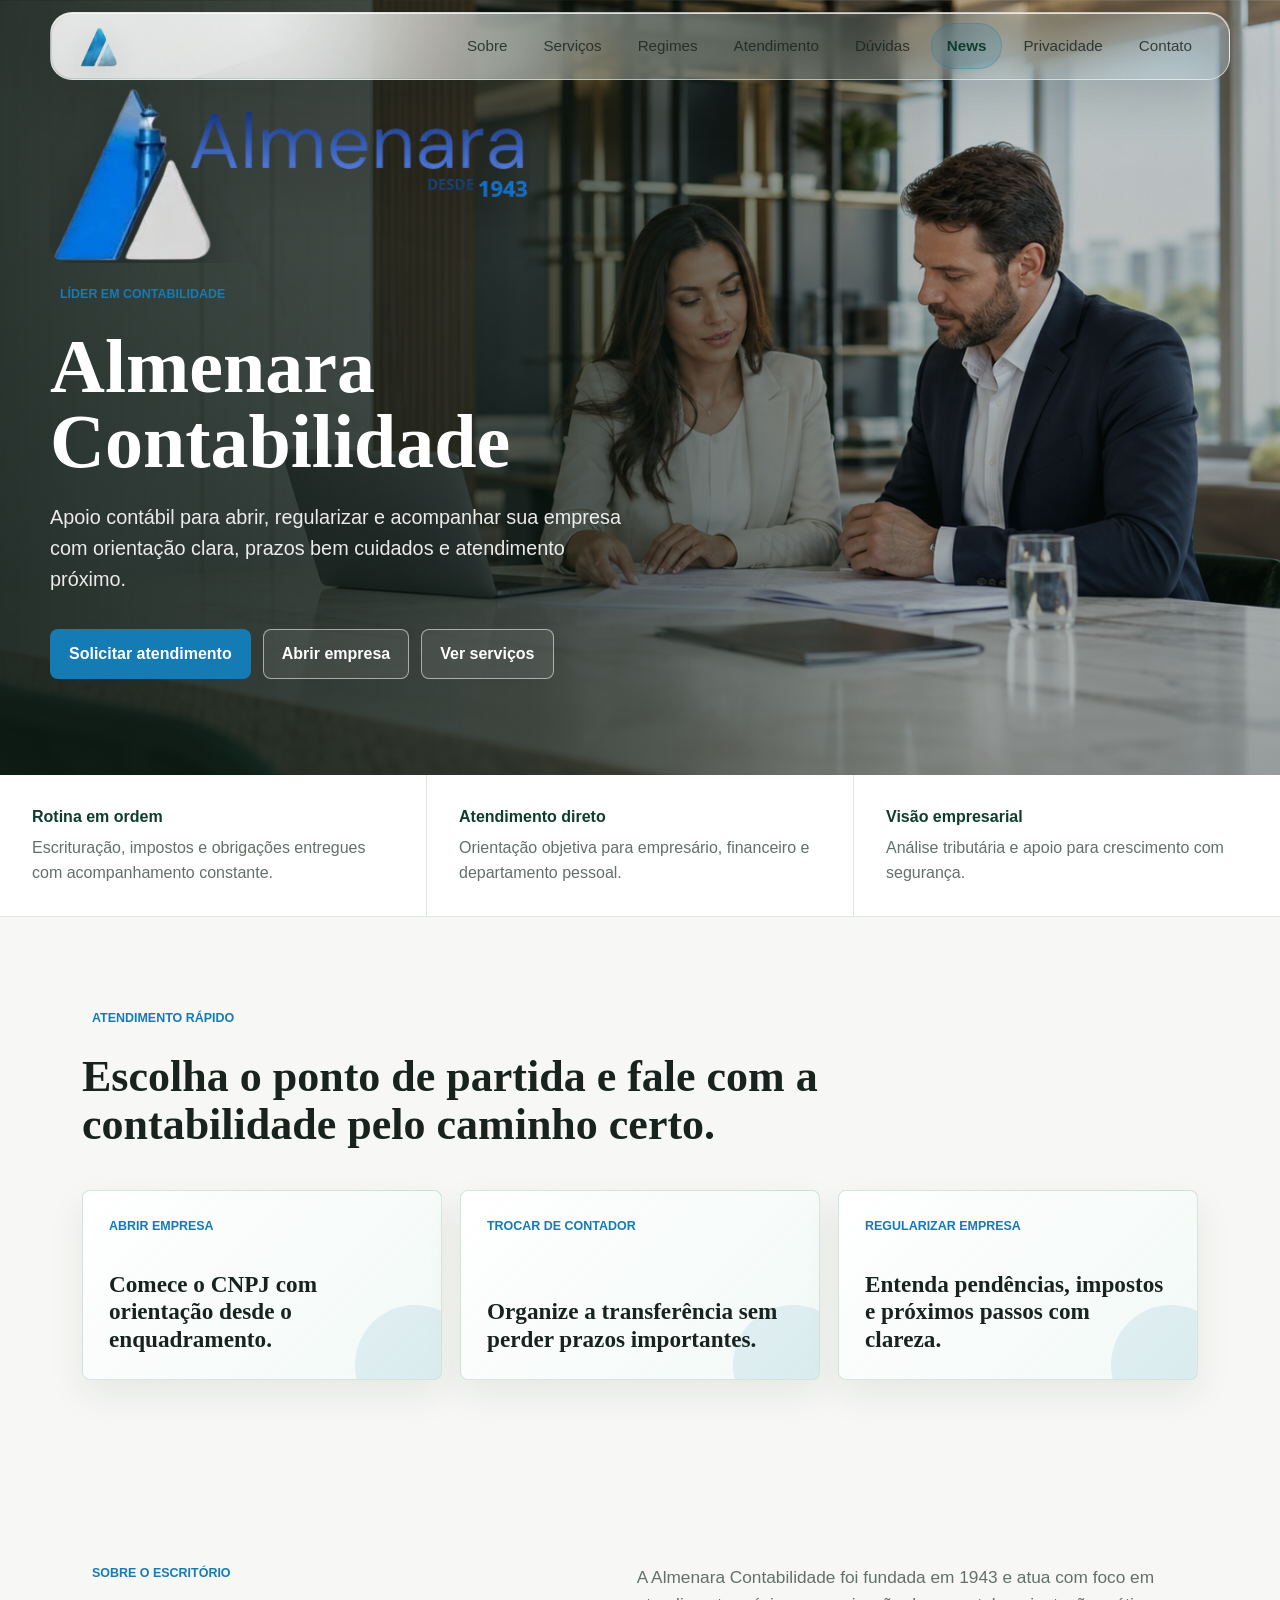
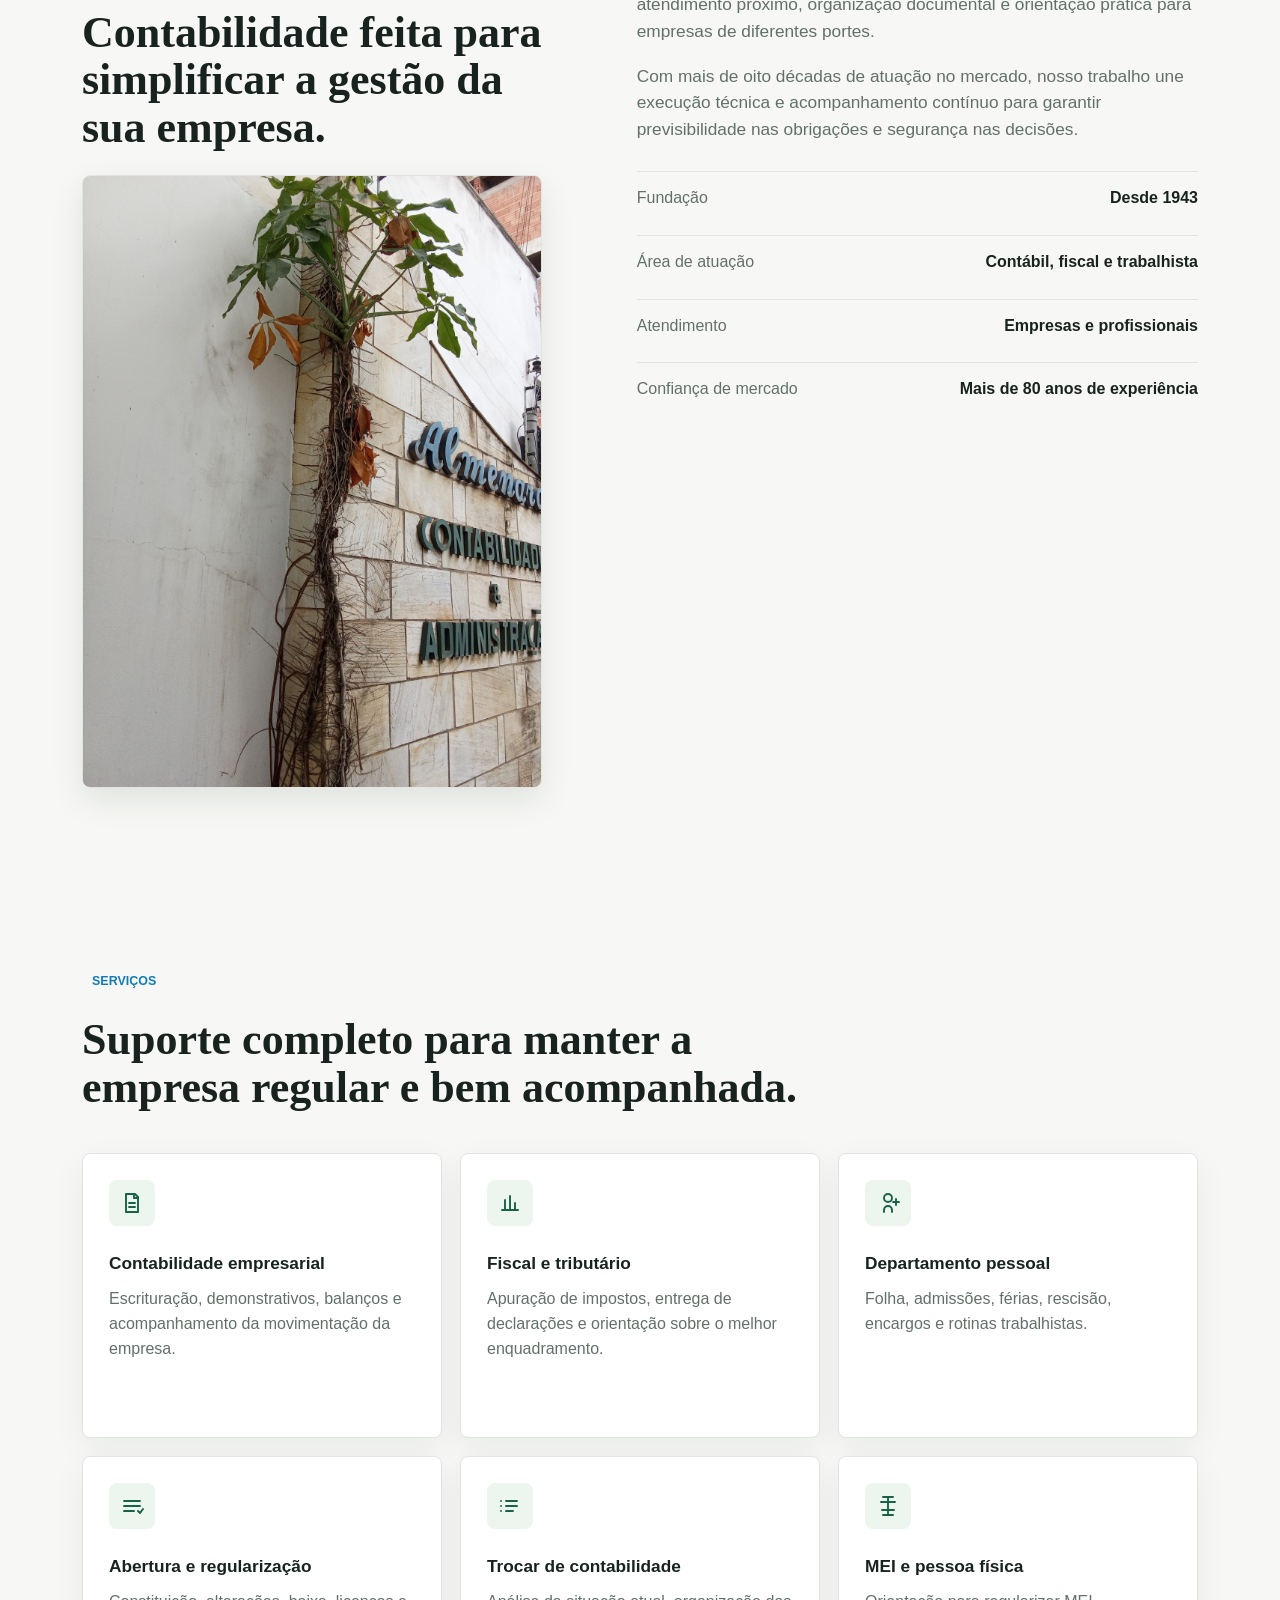
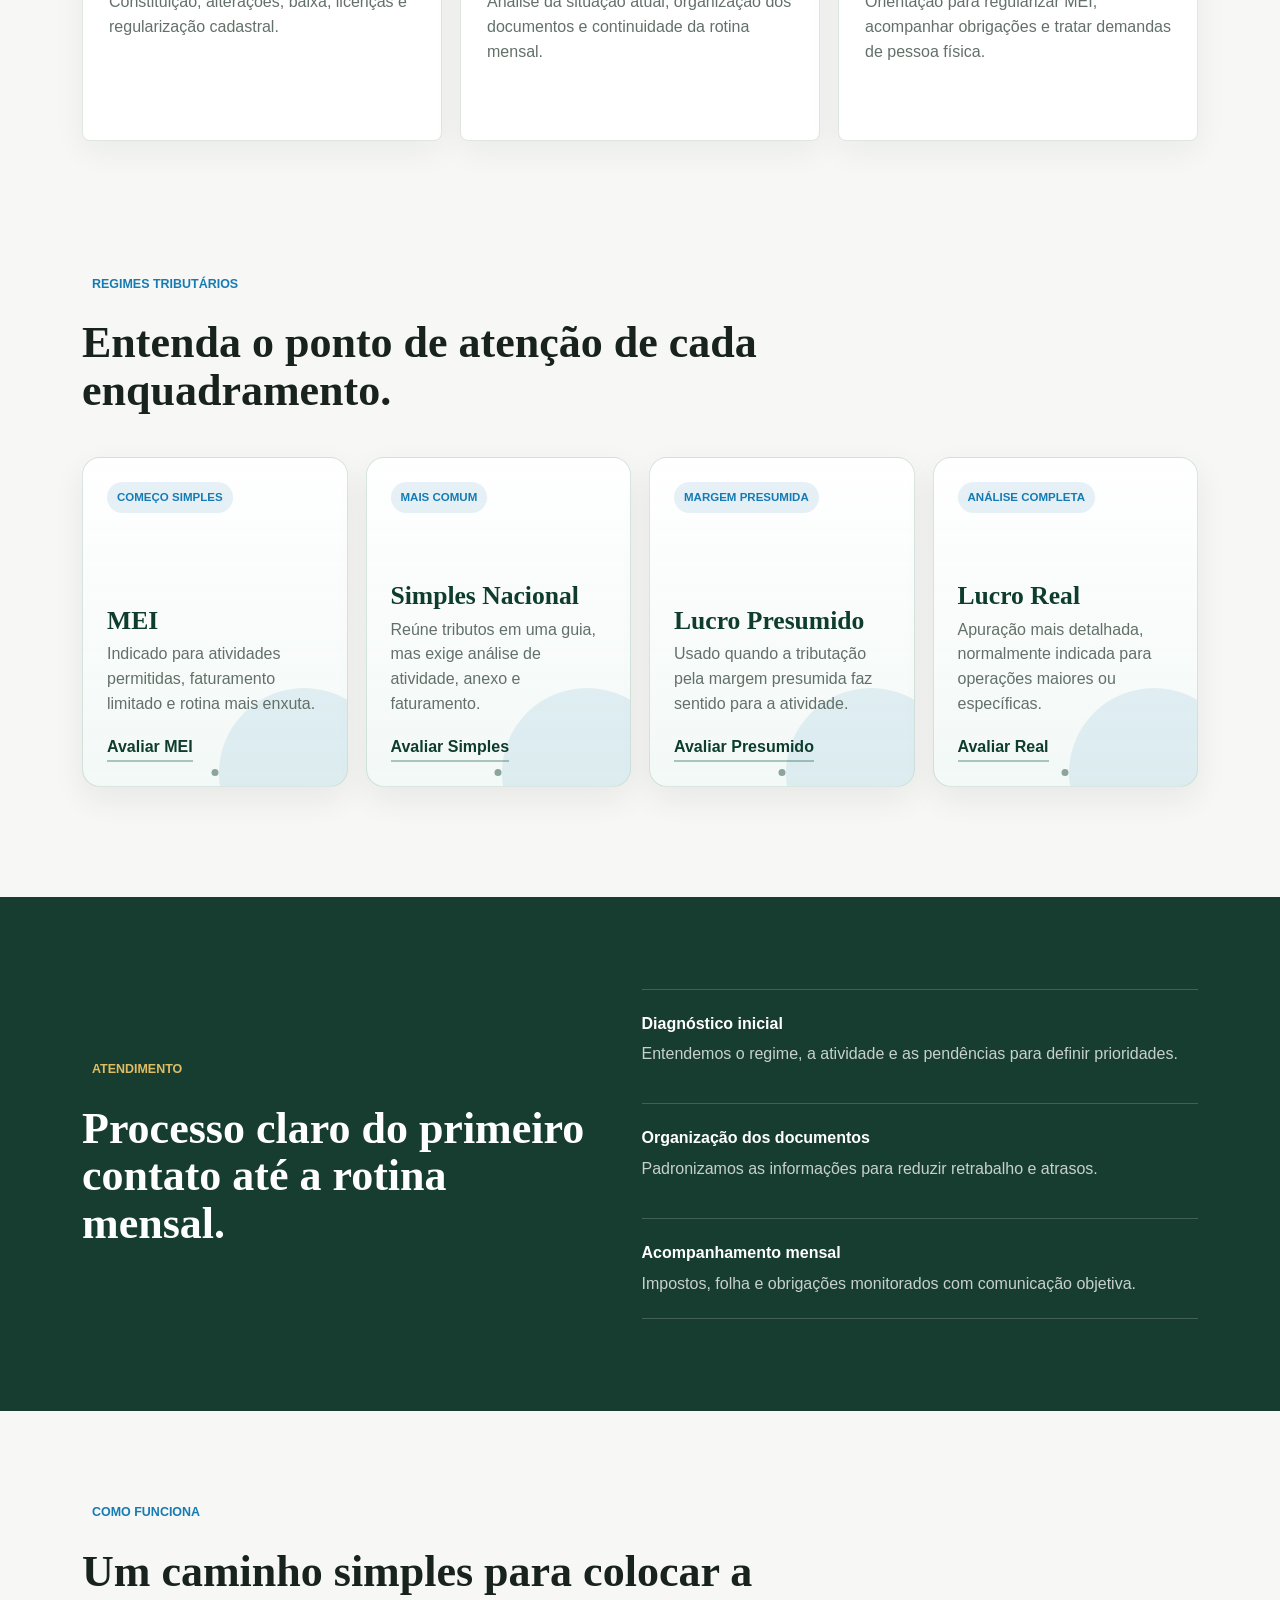
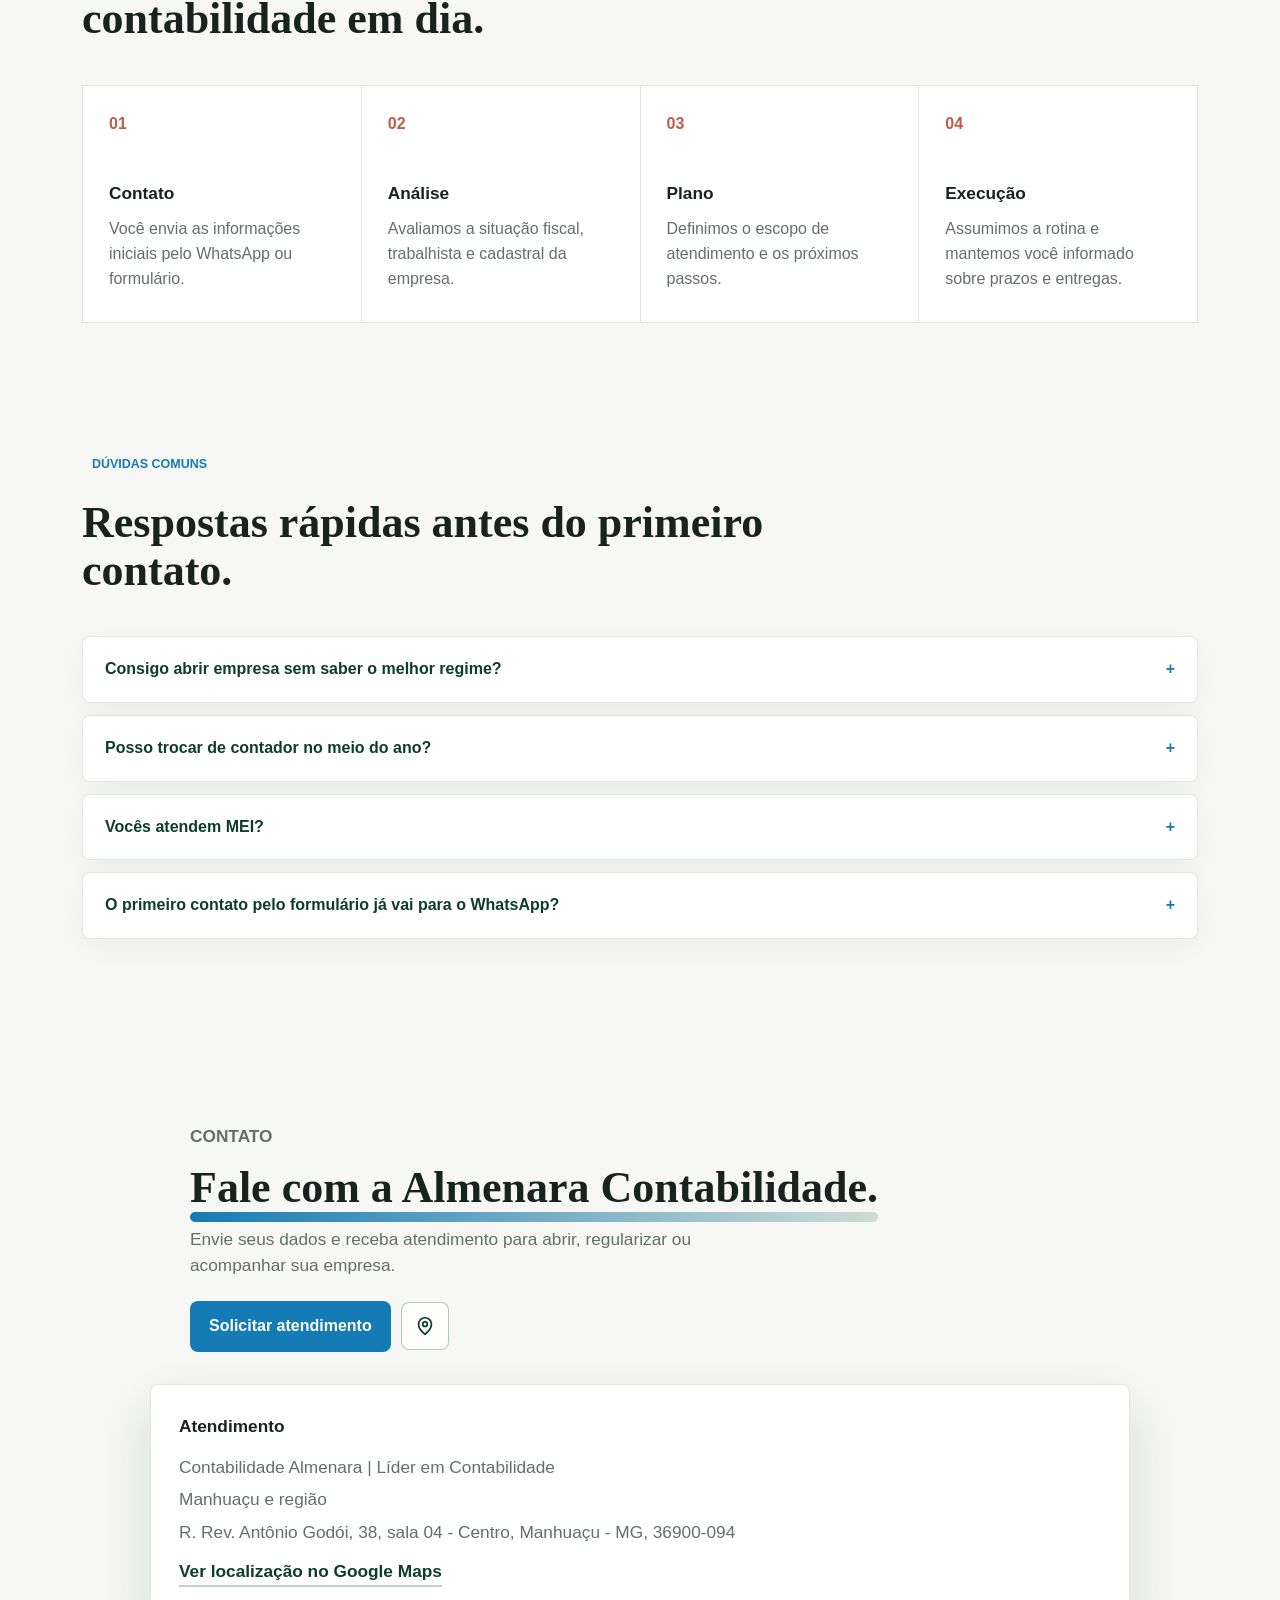
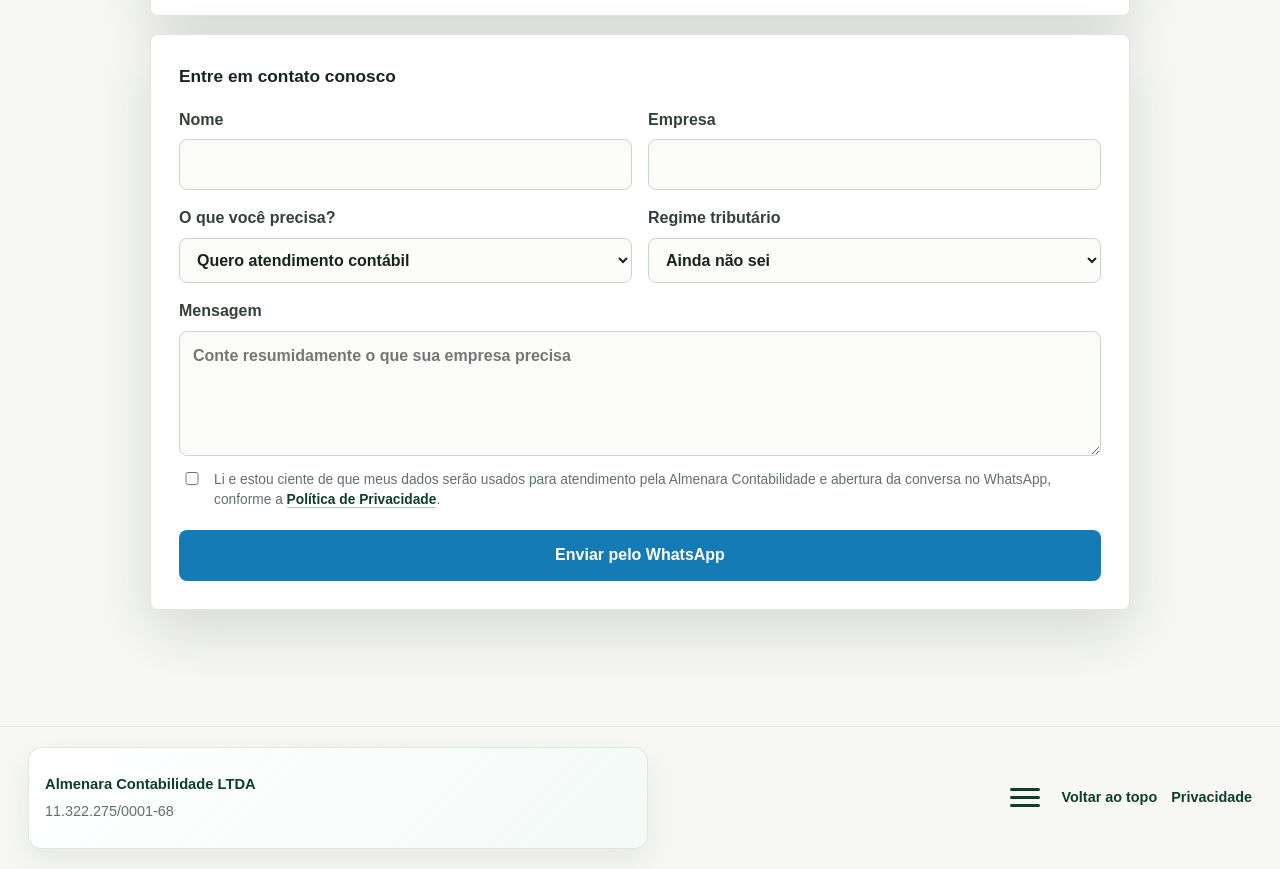
==== commit 6e1603e7: "feat: add about photo below section heading" ====
--- a/index.html
+++ b/index.html
@@ -99,6 +99,12 @@
         <div>
           <p class="section-label">Sobre o escritório</p>
           <h2>Contabilidade feita para simplificar a gestão da sua empresa.</h2>
+          <img
+            class="about-visual"
+            src="assets/FOTOFISICAALMENARA.jpg"
+            alt="Ambiente fisico da Almenara Contabilidade"
+            loading="lazy"
+          >
         </div>
         <div class="copy-block">
           <p>
--- a/styles.css
+++ b/styles.css
@@ -532,6 +532,15 @@
   grid-template-columns: minmax(0, 0.86fr) minmax(0, 1fr);
   gap: 72px;
   align-items: start;
+}
+
+.about-visual {
+  width: min(100%, 460px);
+  margin-top: 24px;
+  border: 1px solid var(--line);
+  border-radius: var(--radius);
+  box-shadow: 0 12px 32px rgba(24, 35, 31, 0.1);
+  object-fit: cover;
 }
 
 .section h2,
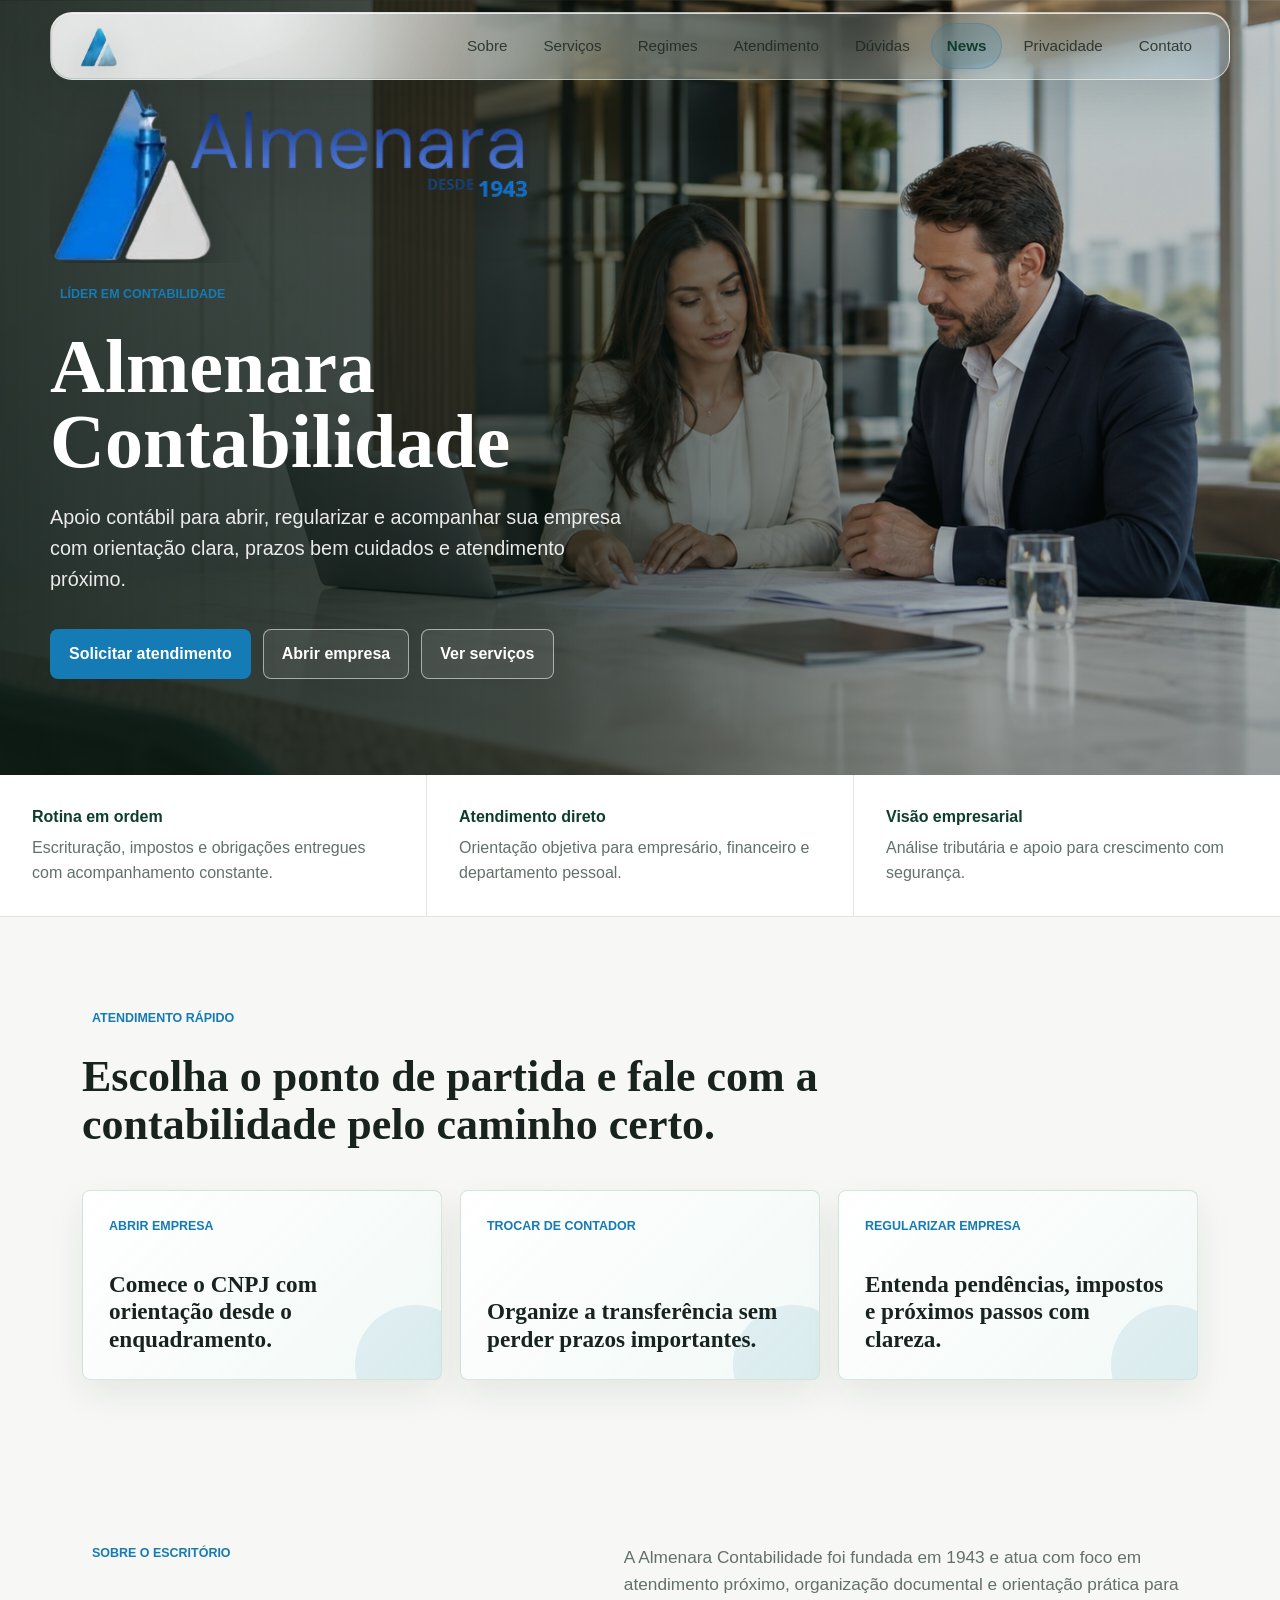
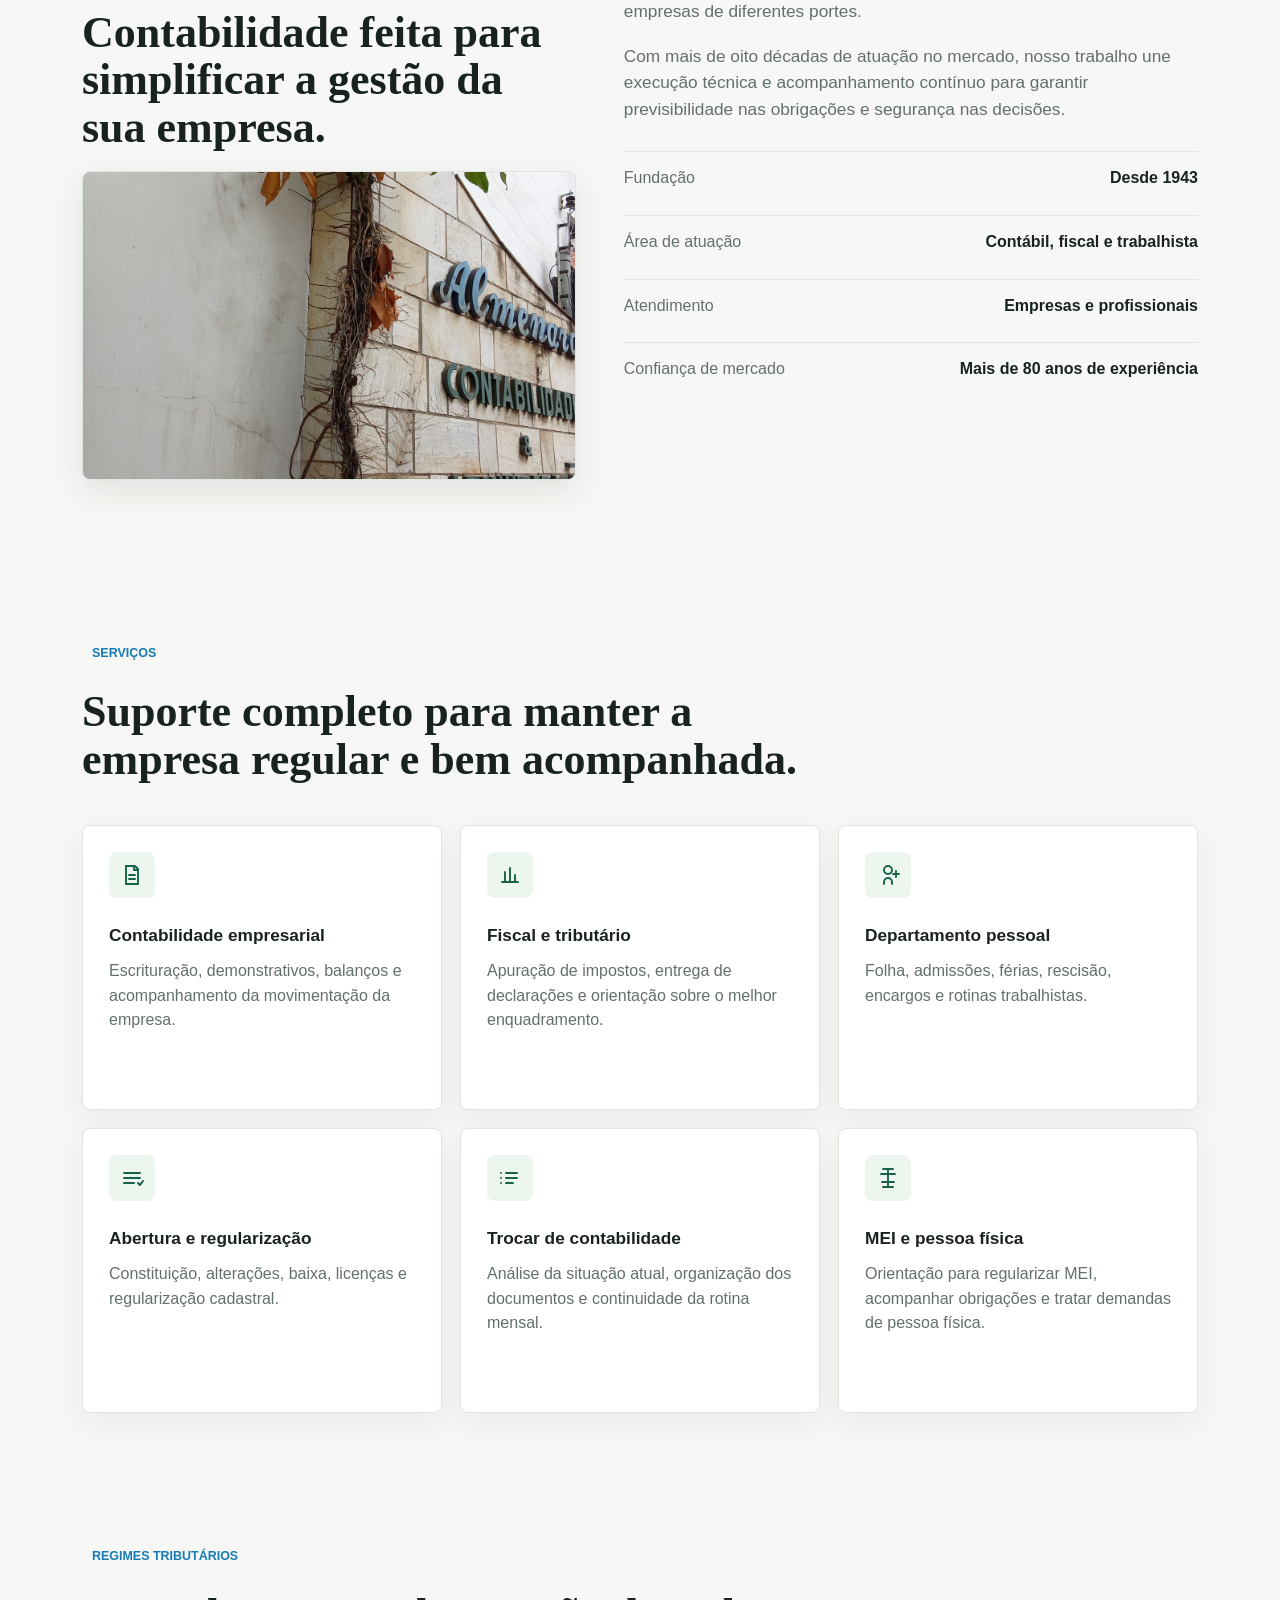
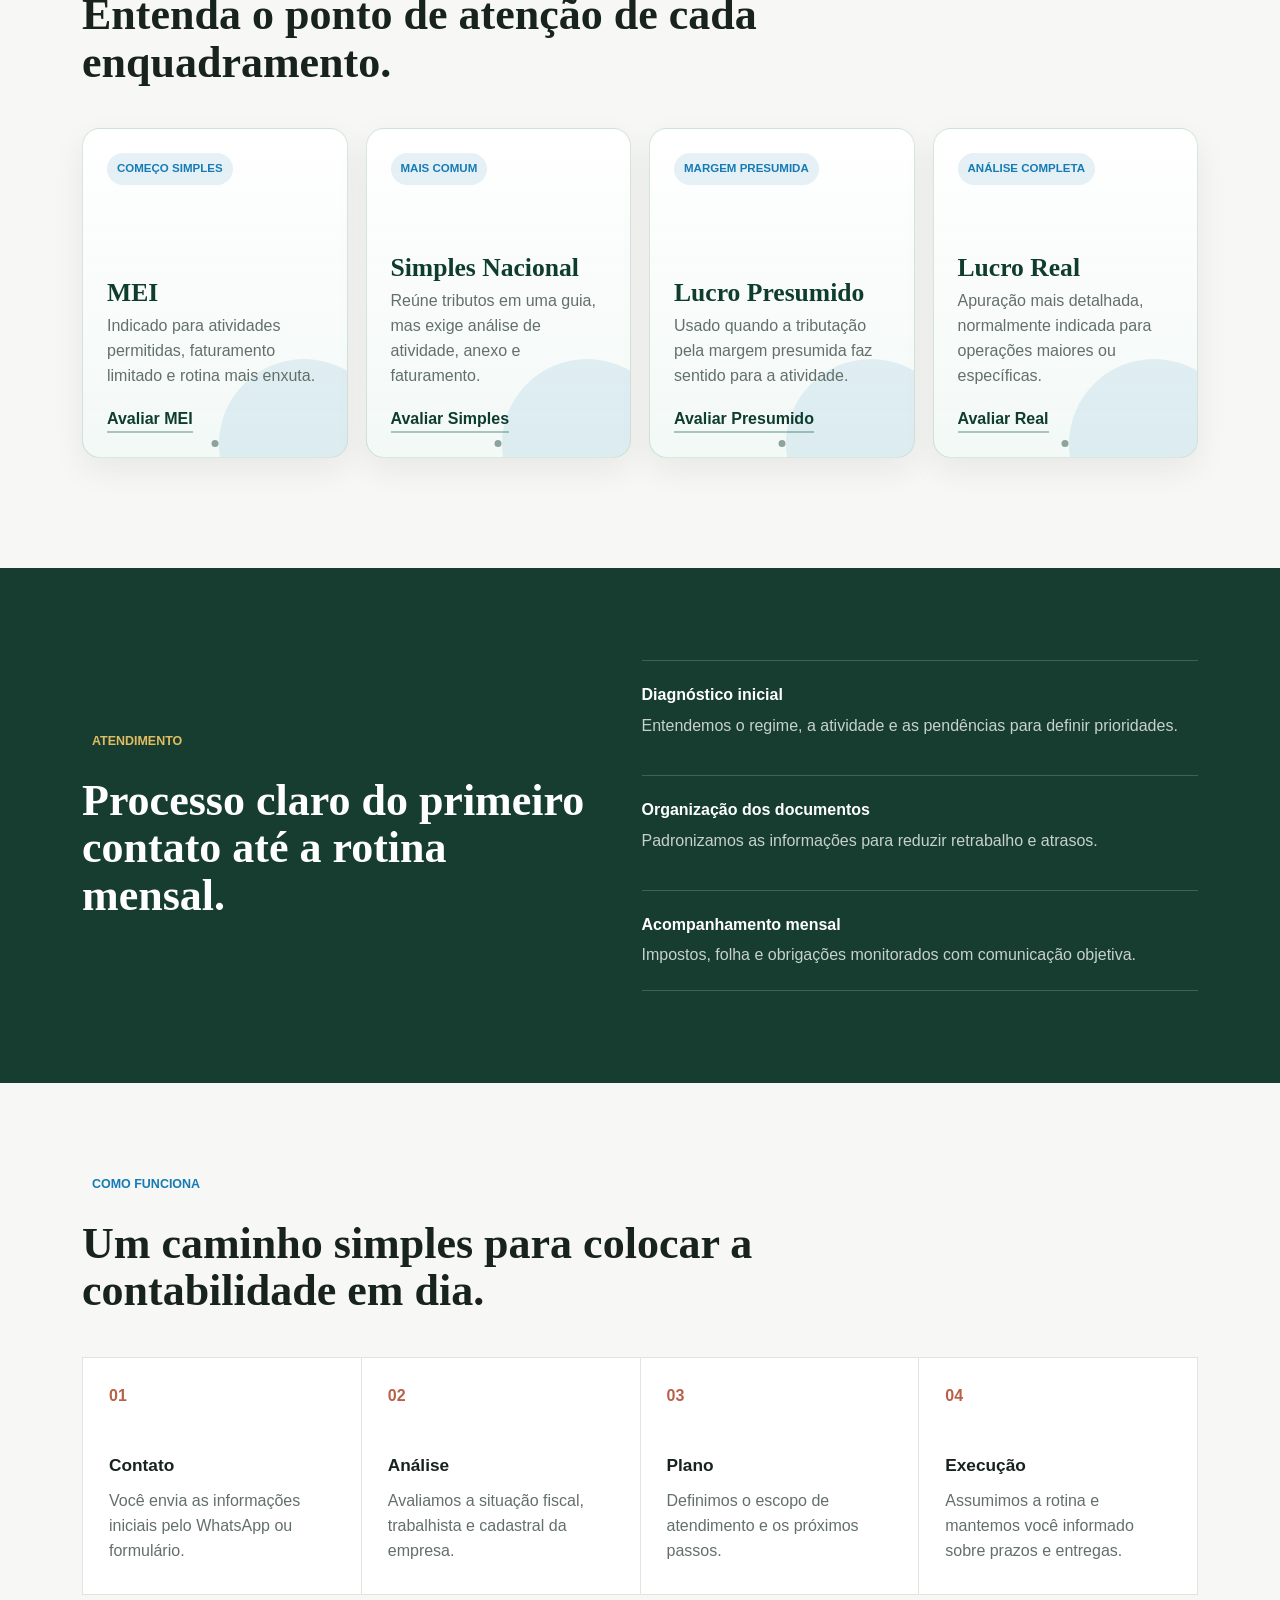
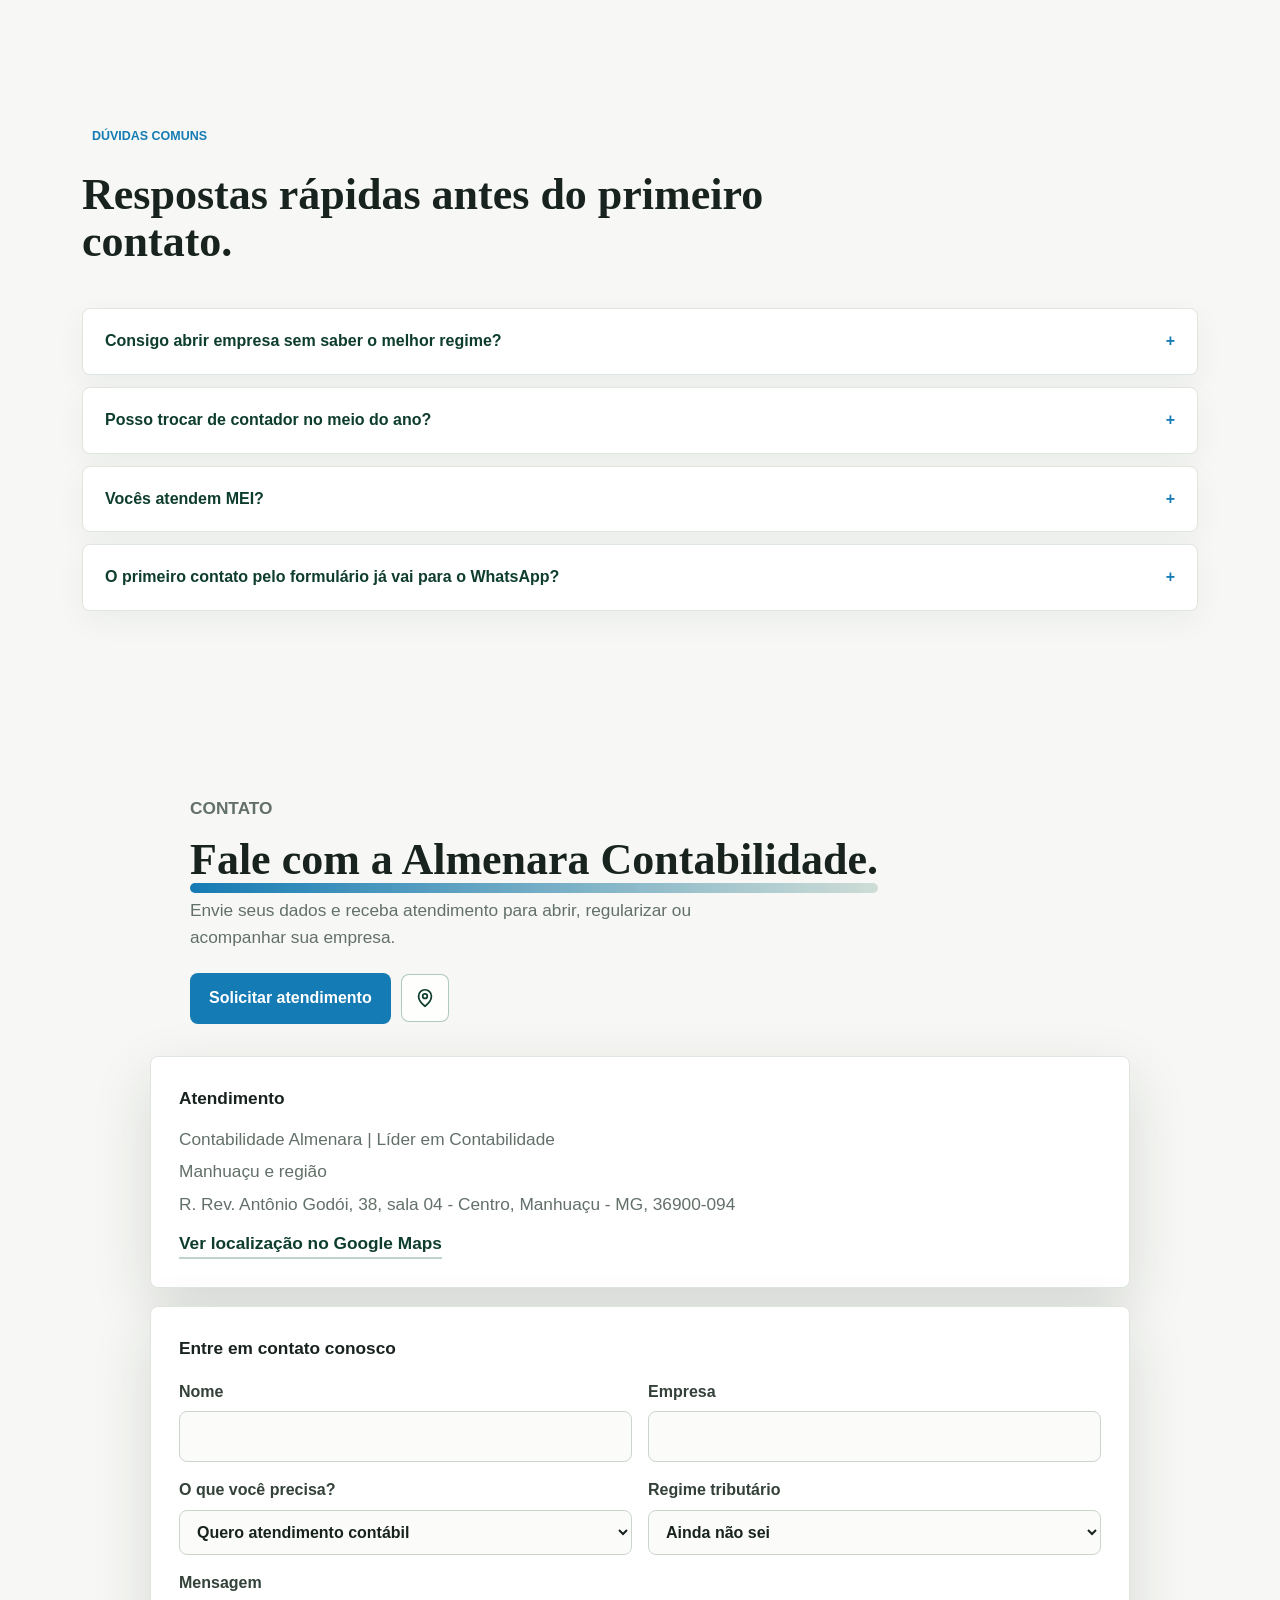
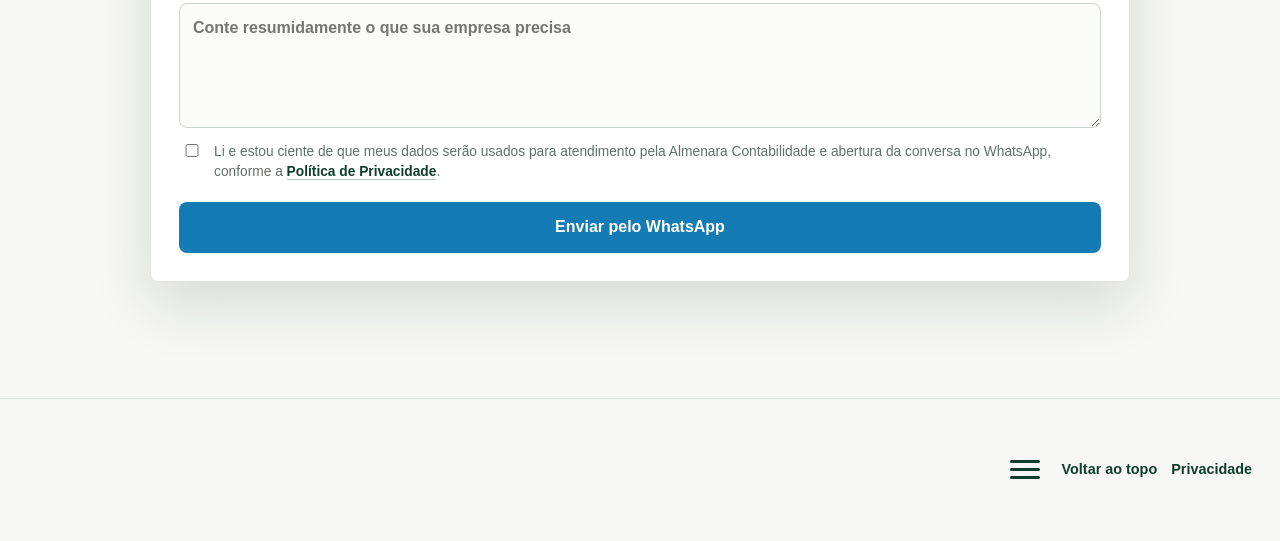
==== commit 141d2918: "refine about section layout balance" ====
--- a/index.html
+++ b/index.html
@@ -96,7 +96,7 @@
       </section>
 
       <section class="section split" id="sobre">
-        <div>
+        <div class="about-lead">
           <p class="section-label">Sobre o escritório</p>
           <h2>Contabilidade feita para simplificar a gestão da sua empresa.</h2>
           <img
--- a/styles.css
+++ b/styles.css
@@ -534,9 +534,24 @@
   align-items: start;
 }
 
+#sobre {
+  gap: 48px;
+  padding-top: 72px;
+  padding-bottom: 72px;
+  align-items: start;
+}
+
+.about-lead {
+  display: grid;
+  align-content: start;
+  gap: 20px;
+}
+
 .about-visual {
-  width: min(100%, 460px);
-  margin-top: 24px;
+  width: 100%;
+  aspect-ratio: 16 / 10;
+  min-height: 260px;
+  max-height: 360px;
   border: 1px solid var(--line);
   border-radius: var(--radius);
   box-shadow: 0 12px 32px rgba(24, 35, 31, 0.1);
@@ -1627,6 +1642,21 @@
     gap: 32px;
   }
 
+  #sobre {
+    gap: 24px;
+    padding-top: 60px;
+    padding-bottom: 60px;
+  }
+
+  .about-lead {
+    gap: 16px;
+  }
+
+  .about-visual {
+    min-height: 220px;
+    max-height: none;
+  }
+
   .section h2,
   .feature-band h2,
   .contact-section h2 {
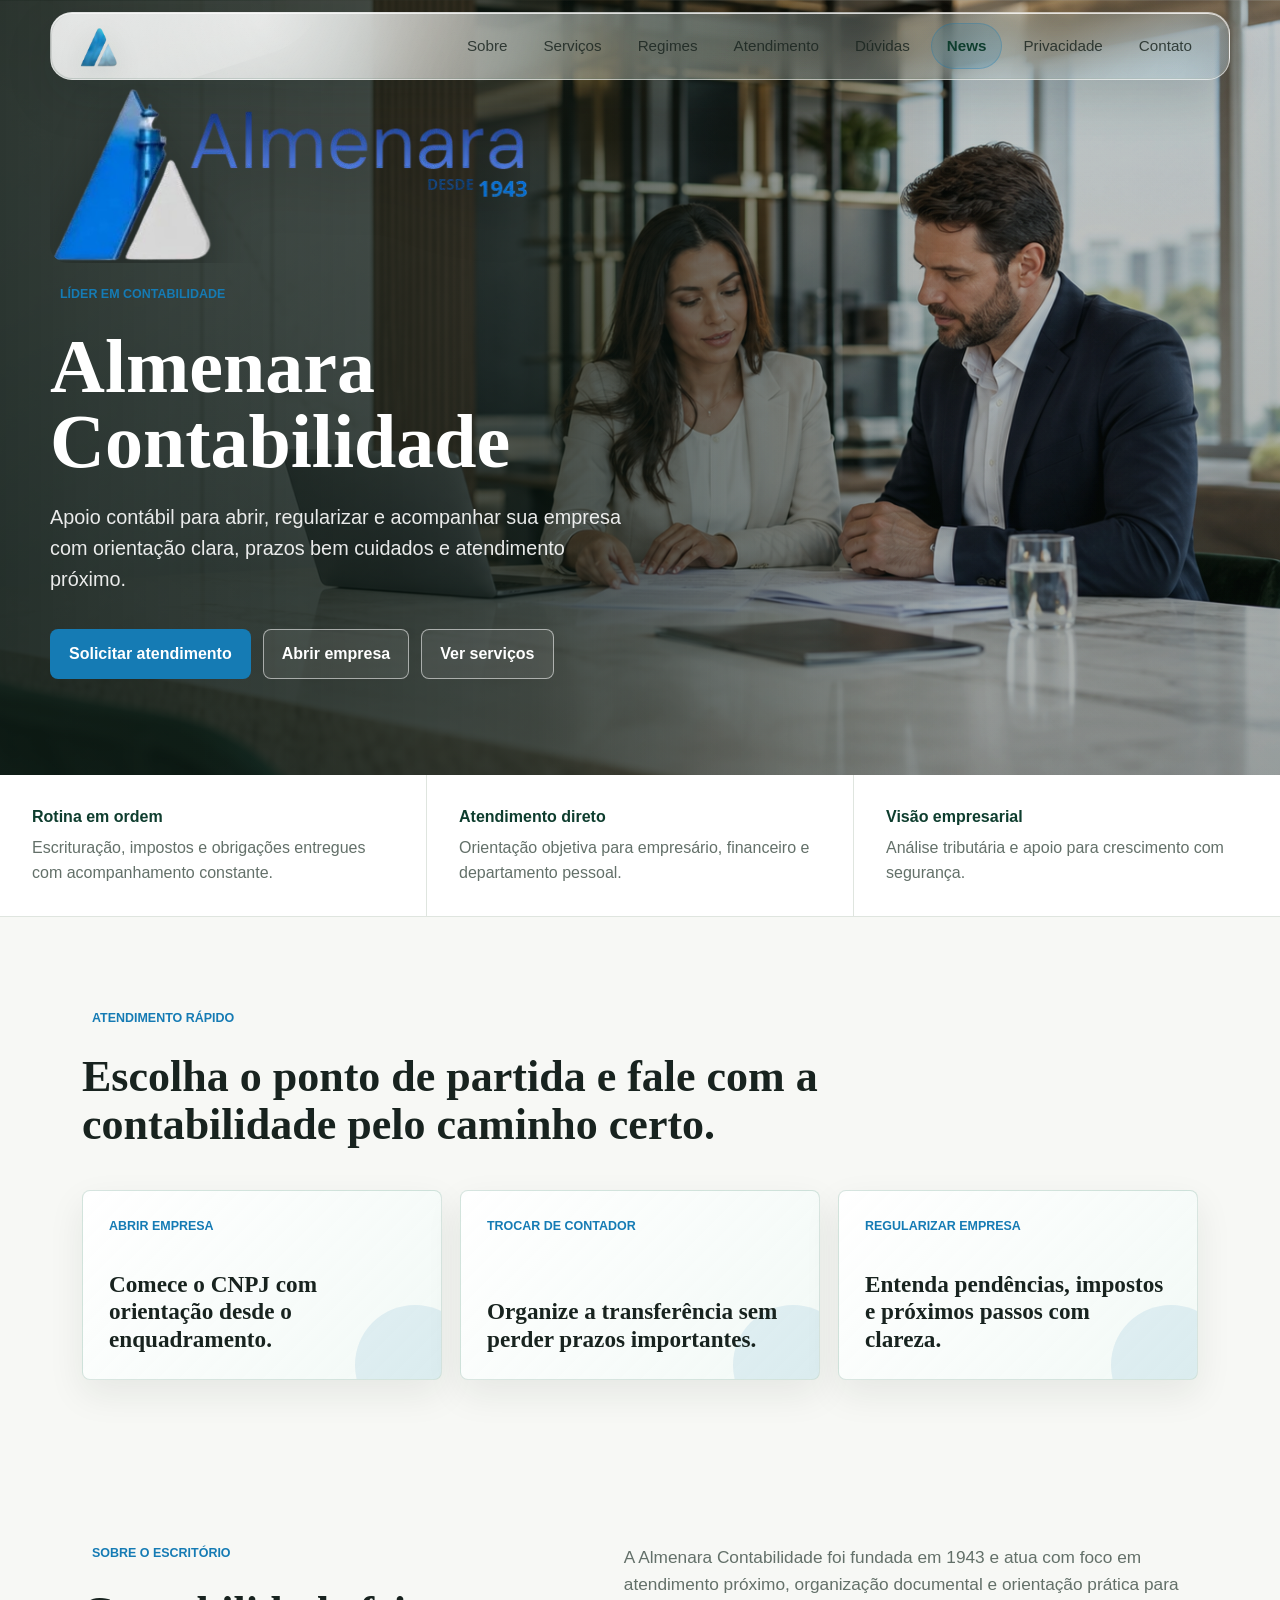
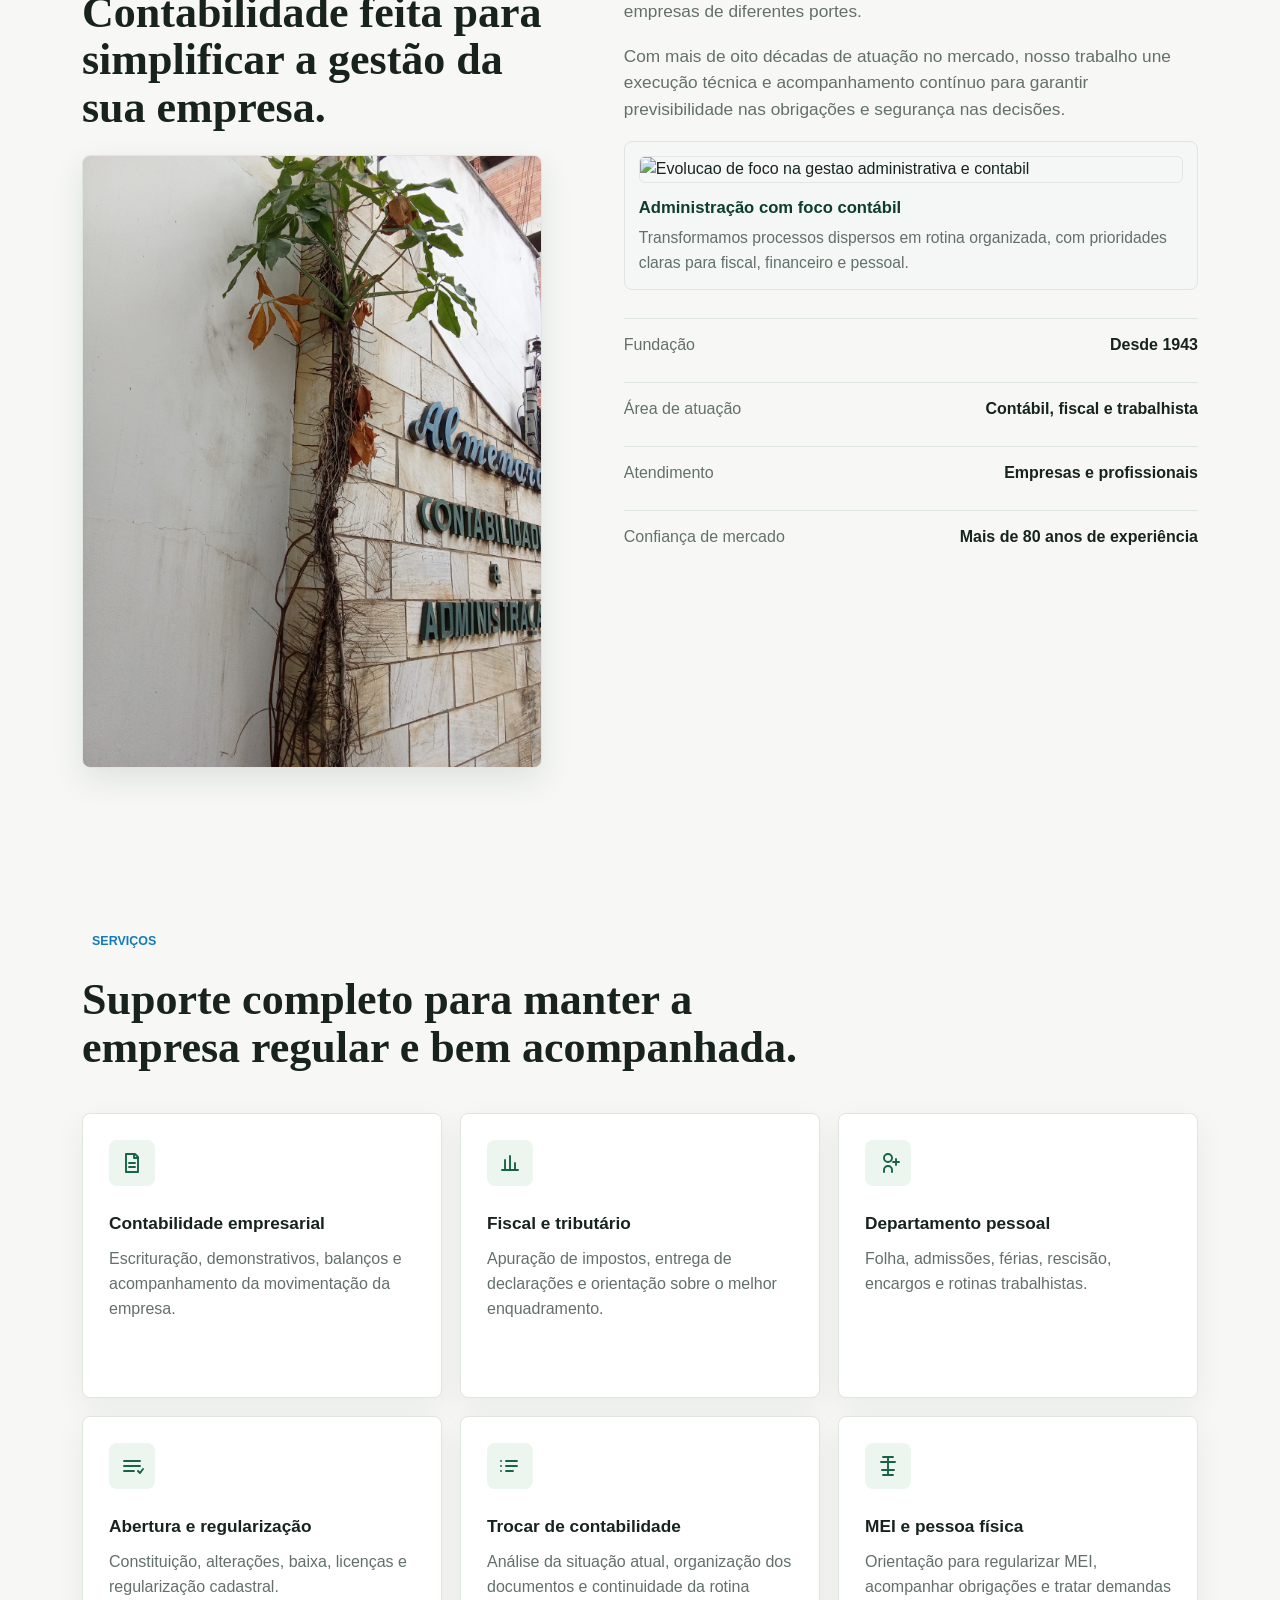
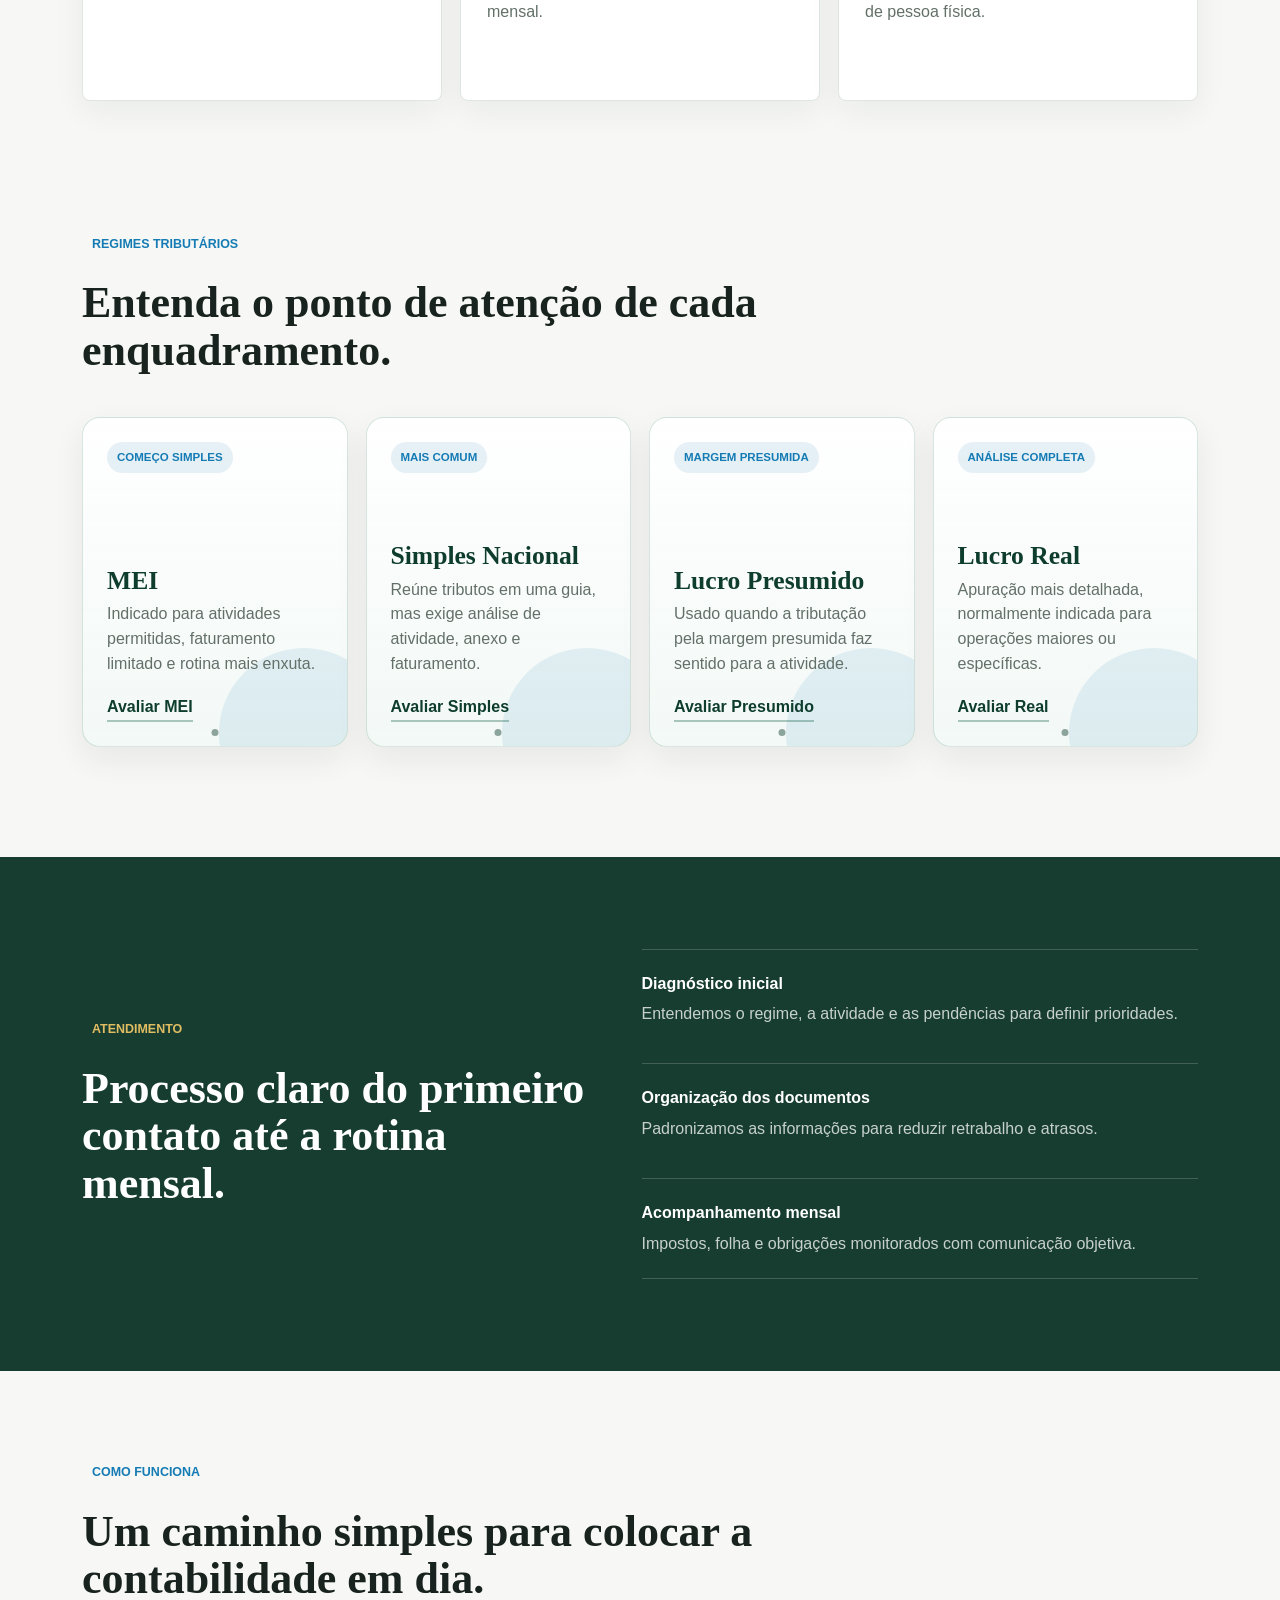
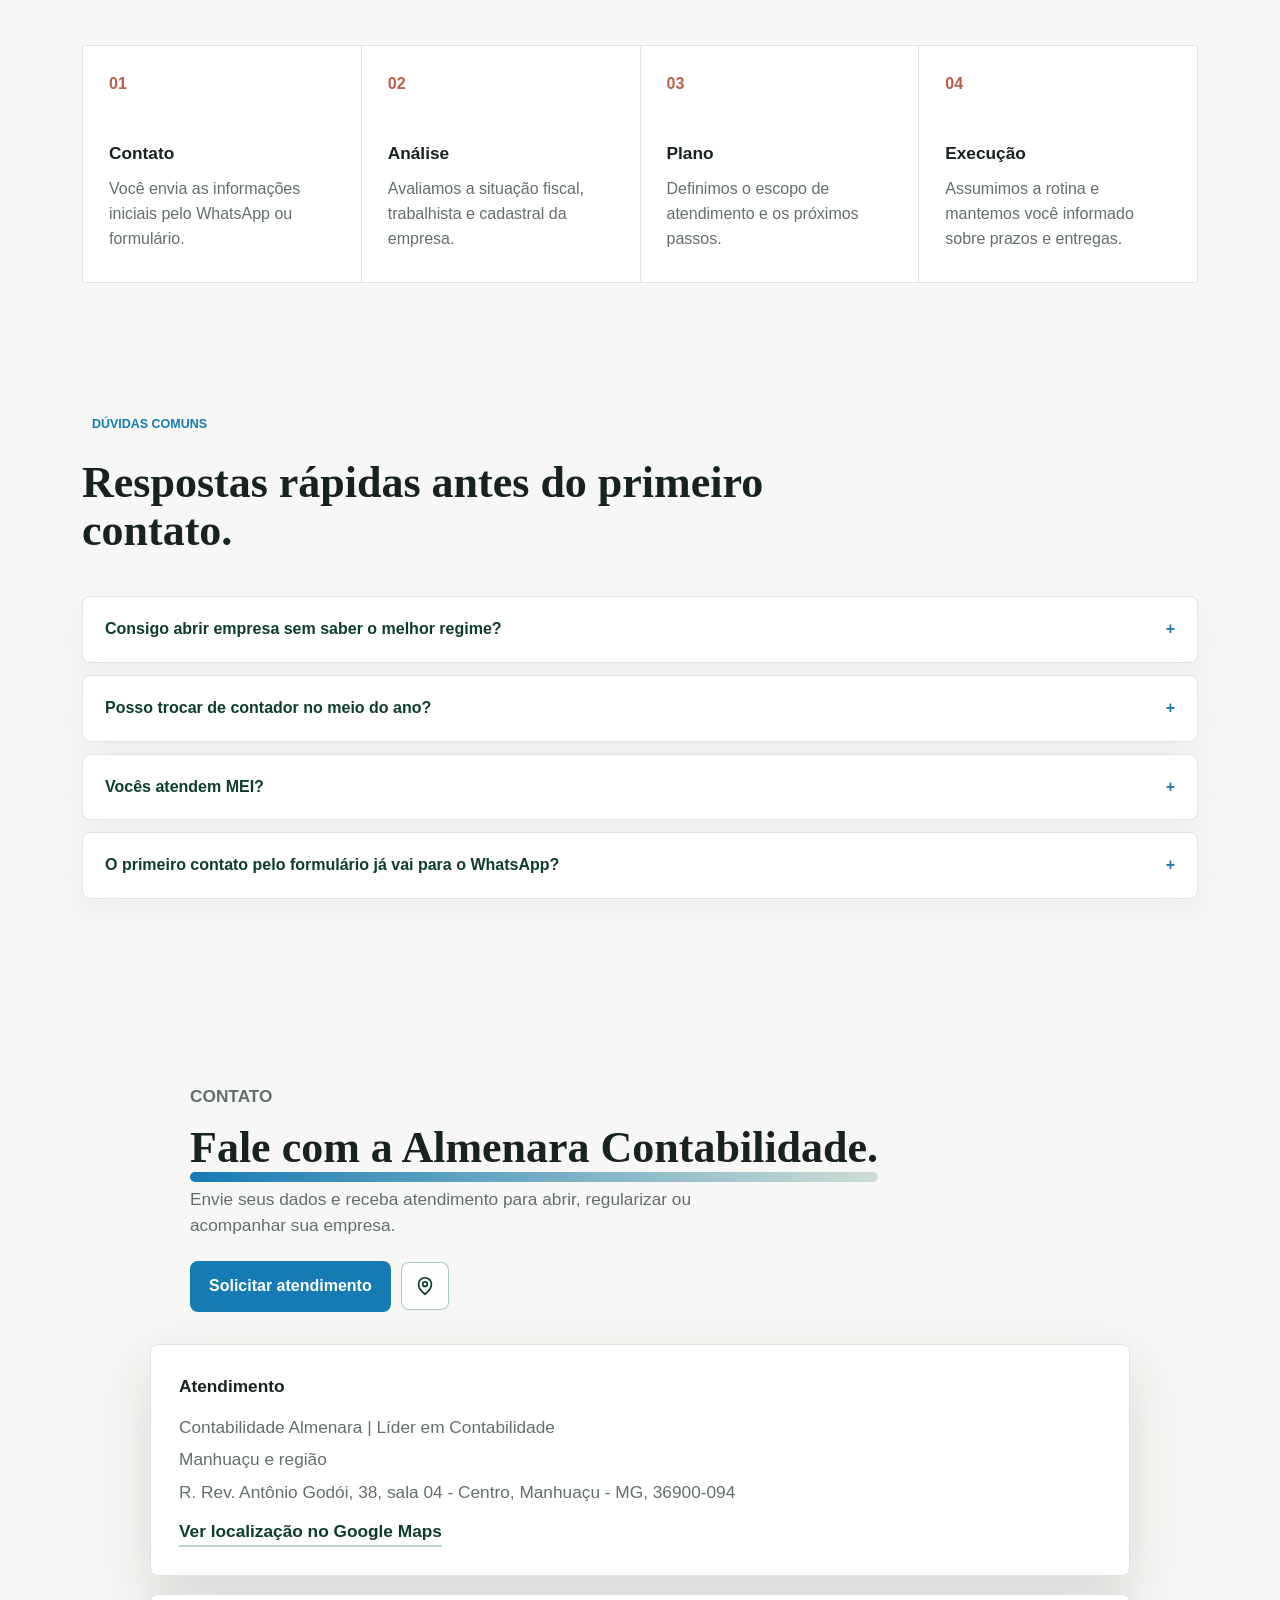
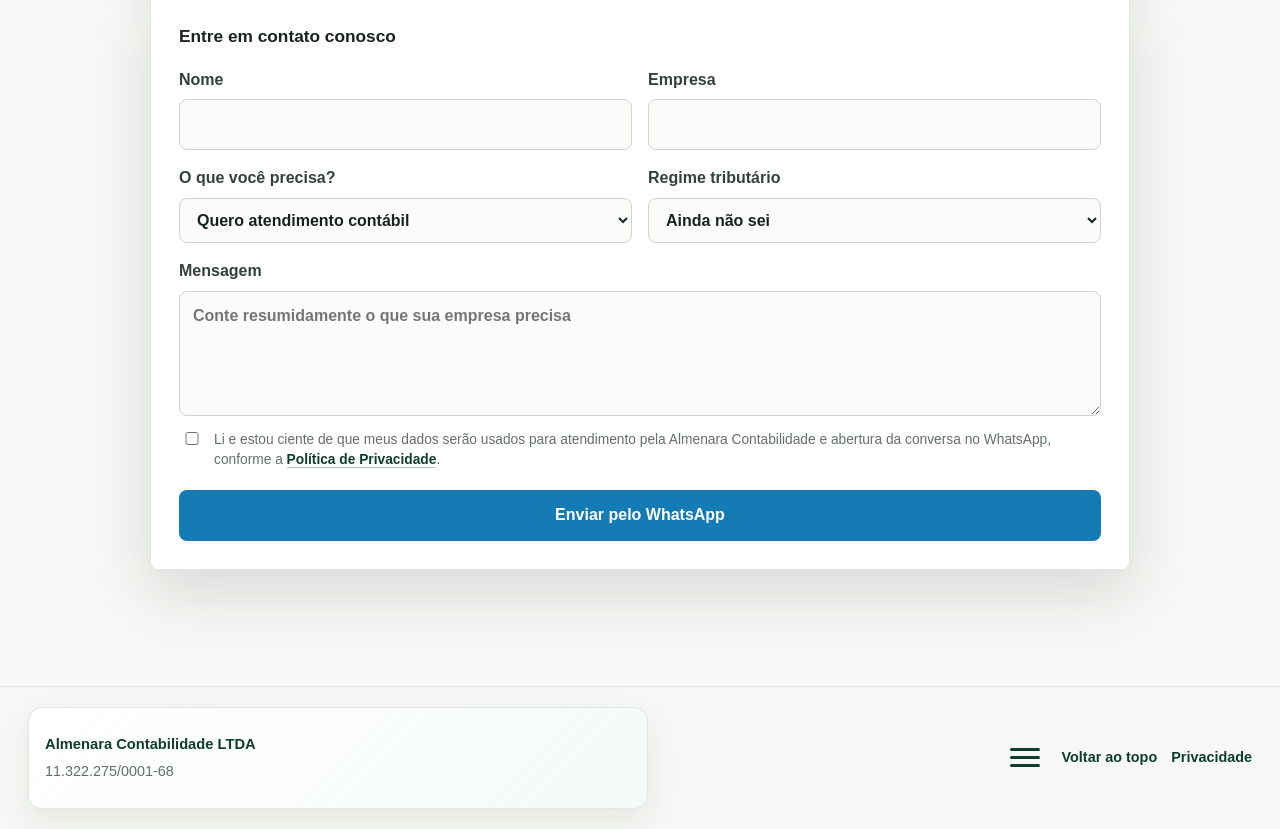
==== commit 1e85d08e: "feat: add management focus visual in about section" ====
--- a/index.html
+++ b/index.html
@@ -115,6 +115,18 @@
             Com mais de oito décadas de atuação no mercado, nosso trabalho une execução técnica e
             acompanhamento contínuo para garantir previsibilidade nas obrigações e segurança nas decisões.
           </p>
+          <div class="about-focus-card" aria-label="Foco em administração e contabilidade">
+            <img
+              class="about-focus-image"
+              src="assets/fototiroaoalvo.png"
+              alt="Evolucao de foco na gestao administrativa e contabil"
+              loading="lazy"
+            >
+            <div class="about-focus-copy">
+              <h3>Administração com foco contábil</h3>
+              <p>Transformamos processos dispersos em rotina organizada, com prioridades claras para fiscal, financeiro e pessoal.</p>
+            </div>
+          </div>
           <ul class="detail-list">
             <li><span>Fundação</span><strong>Desde 1943</strong></li>
             <li><span>Área de atuação</span><strong>Contábil, fiscal e trabalhista</strong></li>
--- a/styles.css
+++ b/styles.css
@@ -542,16 +542,12 @@
 }
 
 .about-lead {
-  display: grid;
-  align-content: start;
-  gap: 20px;
+  display: block;
 }
 
 .about-visual {
-  width: 100%;
-  aspect-ratio: 16 / 10;
-  min-height: 260px;
-  max-height: 360px;
+  width: min(100%, 460px);
+  margin-top: 24px;
   border: 1px solid var(--line);
   border-radius: var(--radius);
   box-shadow: 0 12px 32px rgba(24, 35, 31, 0.1);
@@ -582,6 +578,35 @@
   margin: 28px 0 0;
   padding: 0;
   list-style: none;
+}
+
+.about-focus-card {
+  margin-top: 10px;
+  border: 1px solid var(--line);
+  border-radius: var(--radius);
+  background: #f4f7f5;
+  padding: 14px;
+  display: grid;
+  gap: 12px;
+}
+
+.about-focus-image {
+  width: 100%;
+  max-height: 168px;
+  border-radius: calc(var(--radius) - 2px);
+  object-fit: cover;
+  border: 1px solid rgba(24, 35, 31, 0.08);
+}
+
+.about-focus-copy h3 {
+  margin: 0 0 6px;
+  color: var(--green-dark);
+  font-size: 1.04rem;
+}
+
+.about-focus-copy p {
+  margin: 0;
+  font-size: 0.98rem;
 }
 
 .detail-list li {
@@ -1648,15 +1673,6 @@
     padding-bottom: 60px;
   }
 
-  .about-lead {
-    gap: 16px;
-  }
-
-  .about-visual {
-    min-height: 220px;
-    max-height: none;
-  }
-
   .section h2,
   .feature-band h2,
   .contact-section h2 {
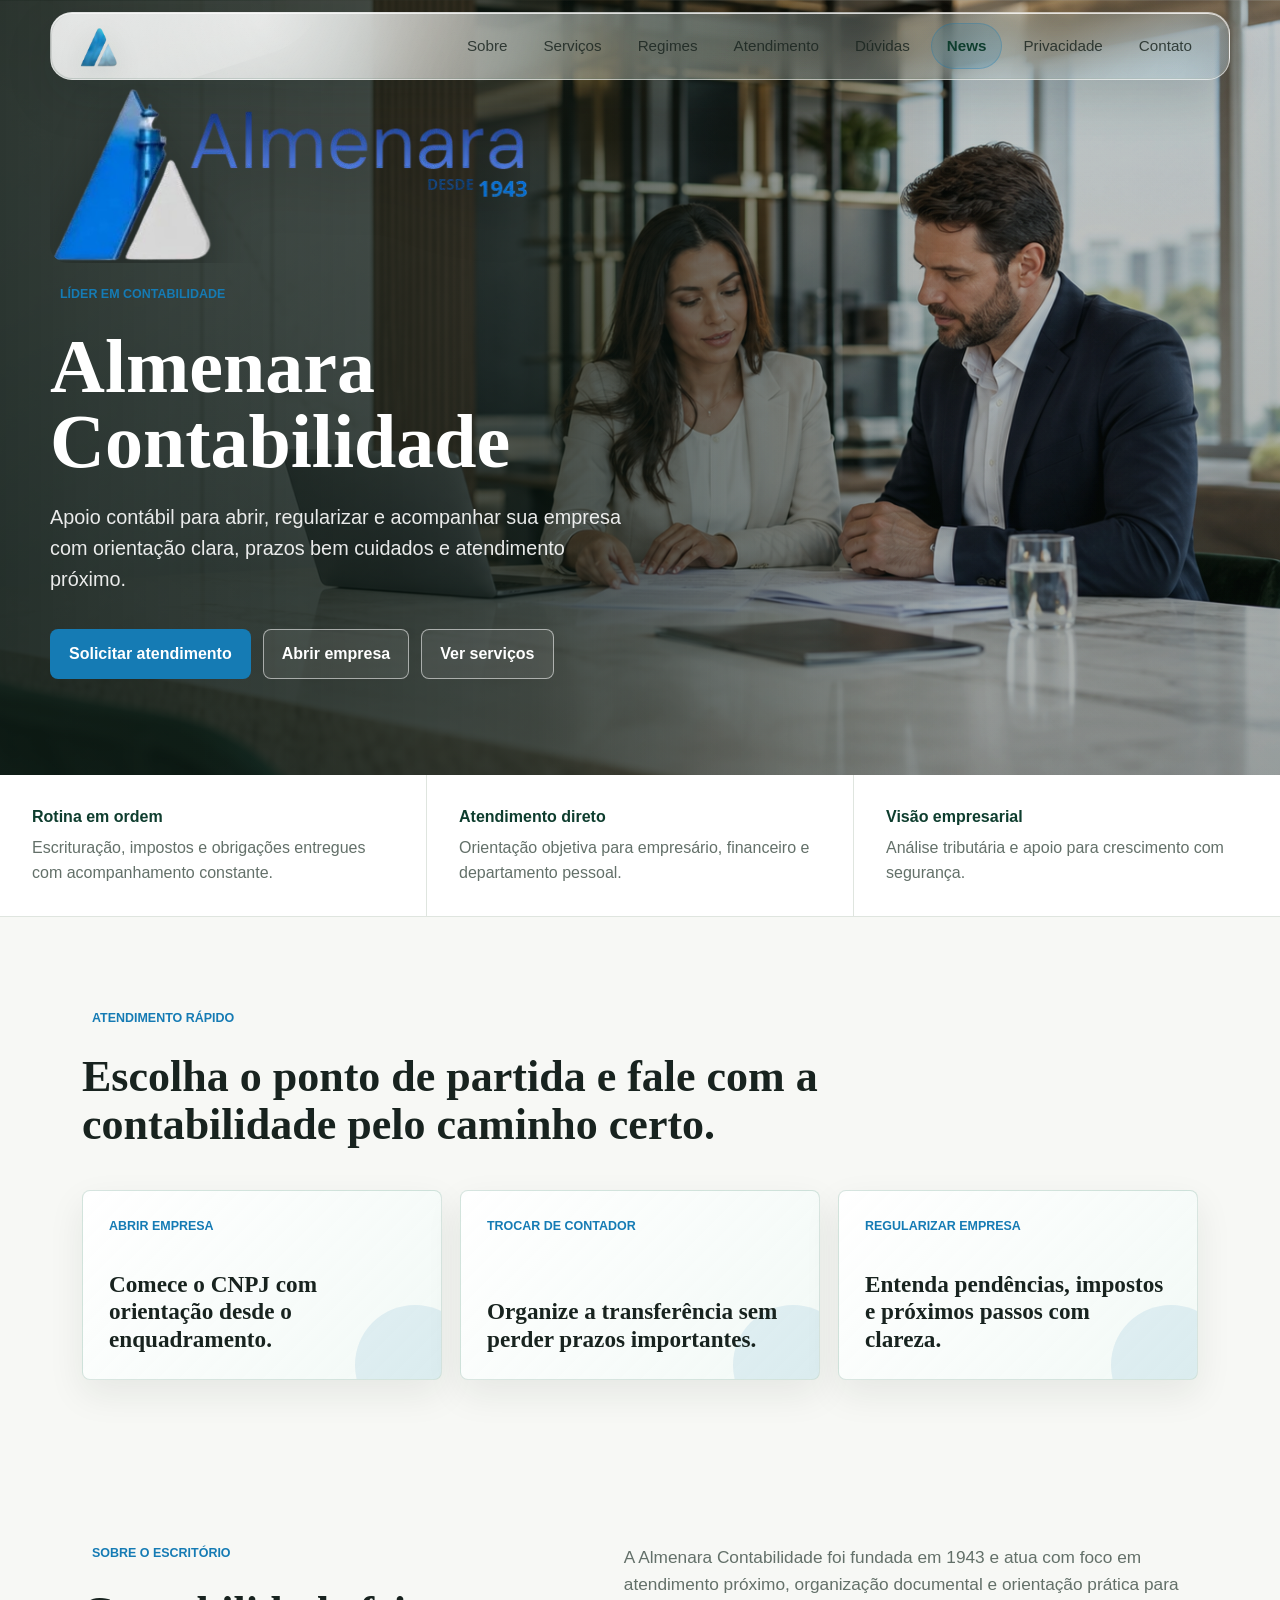
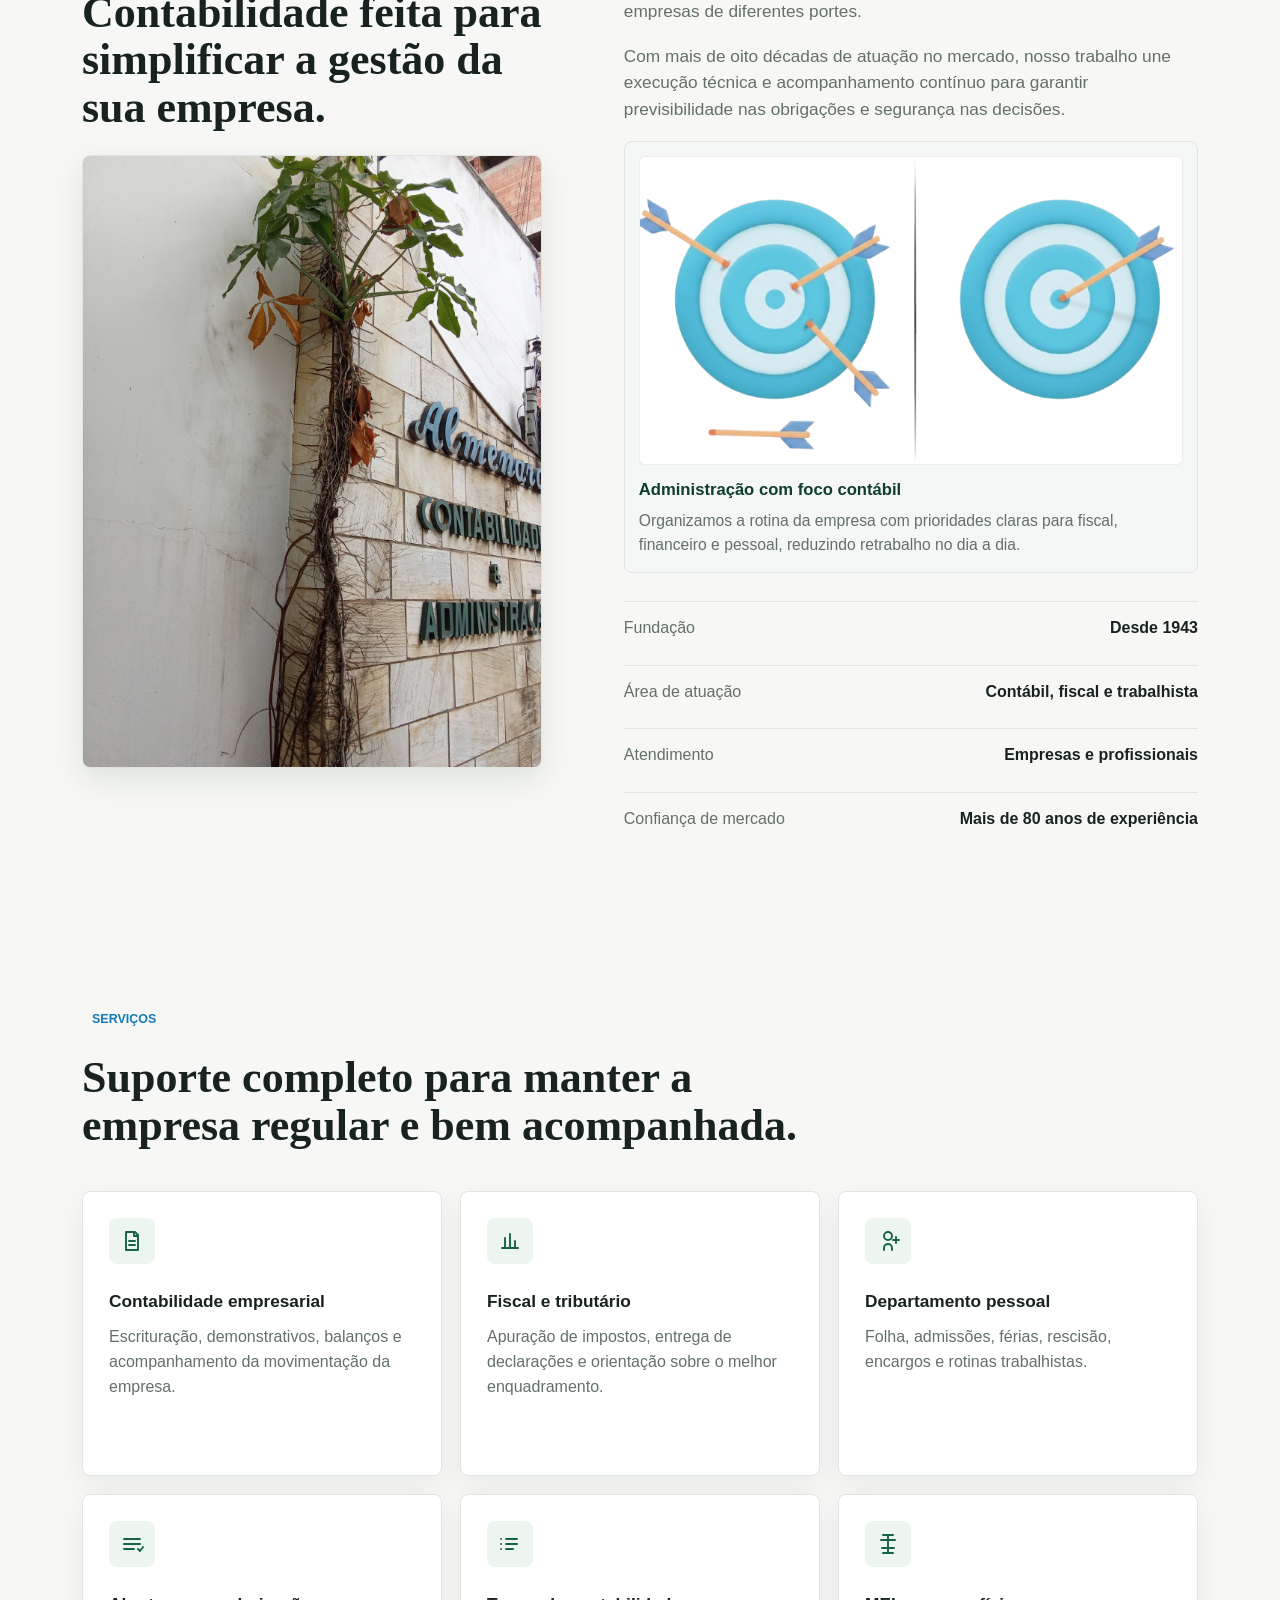
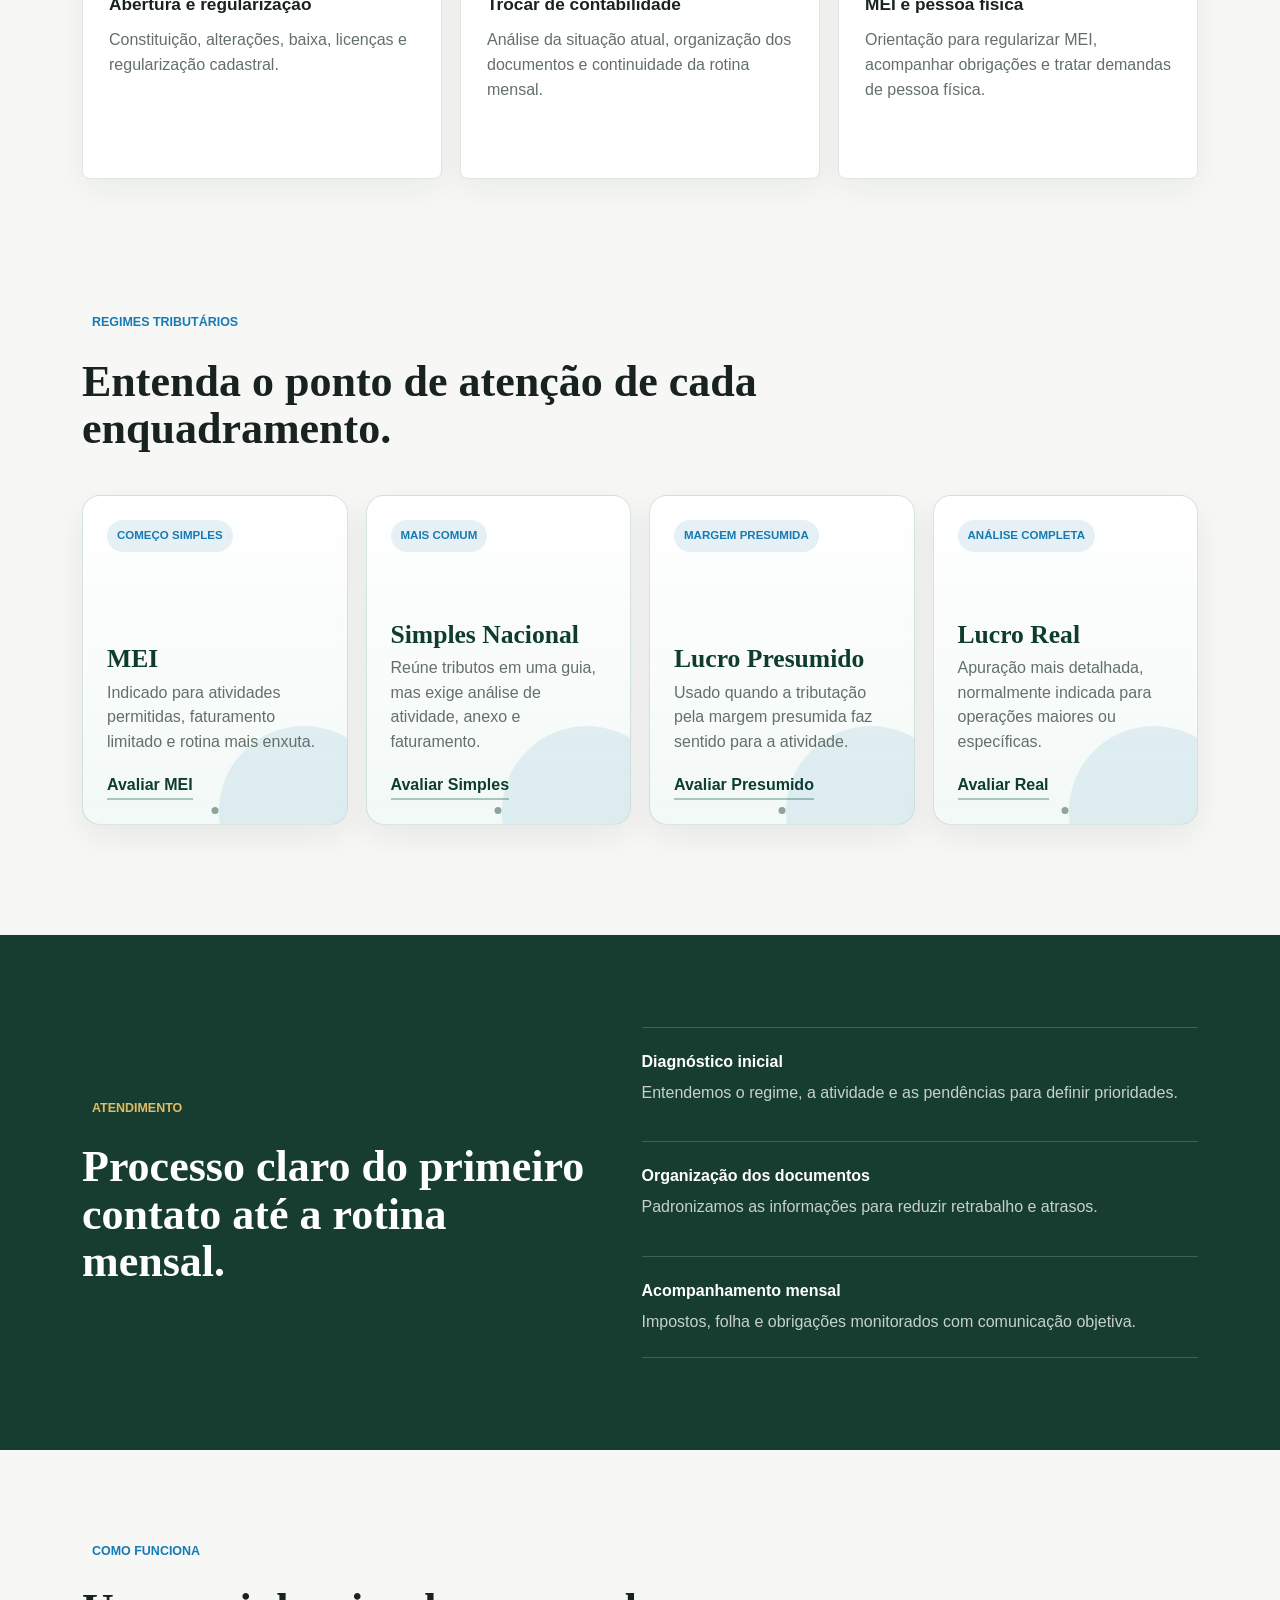
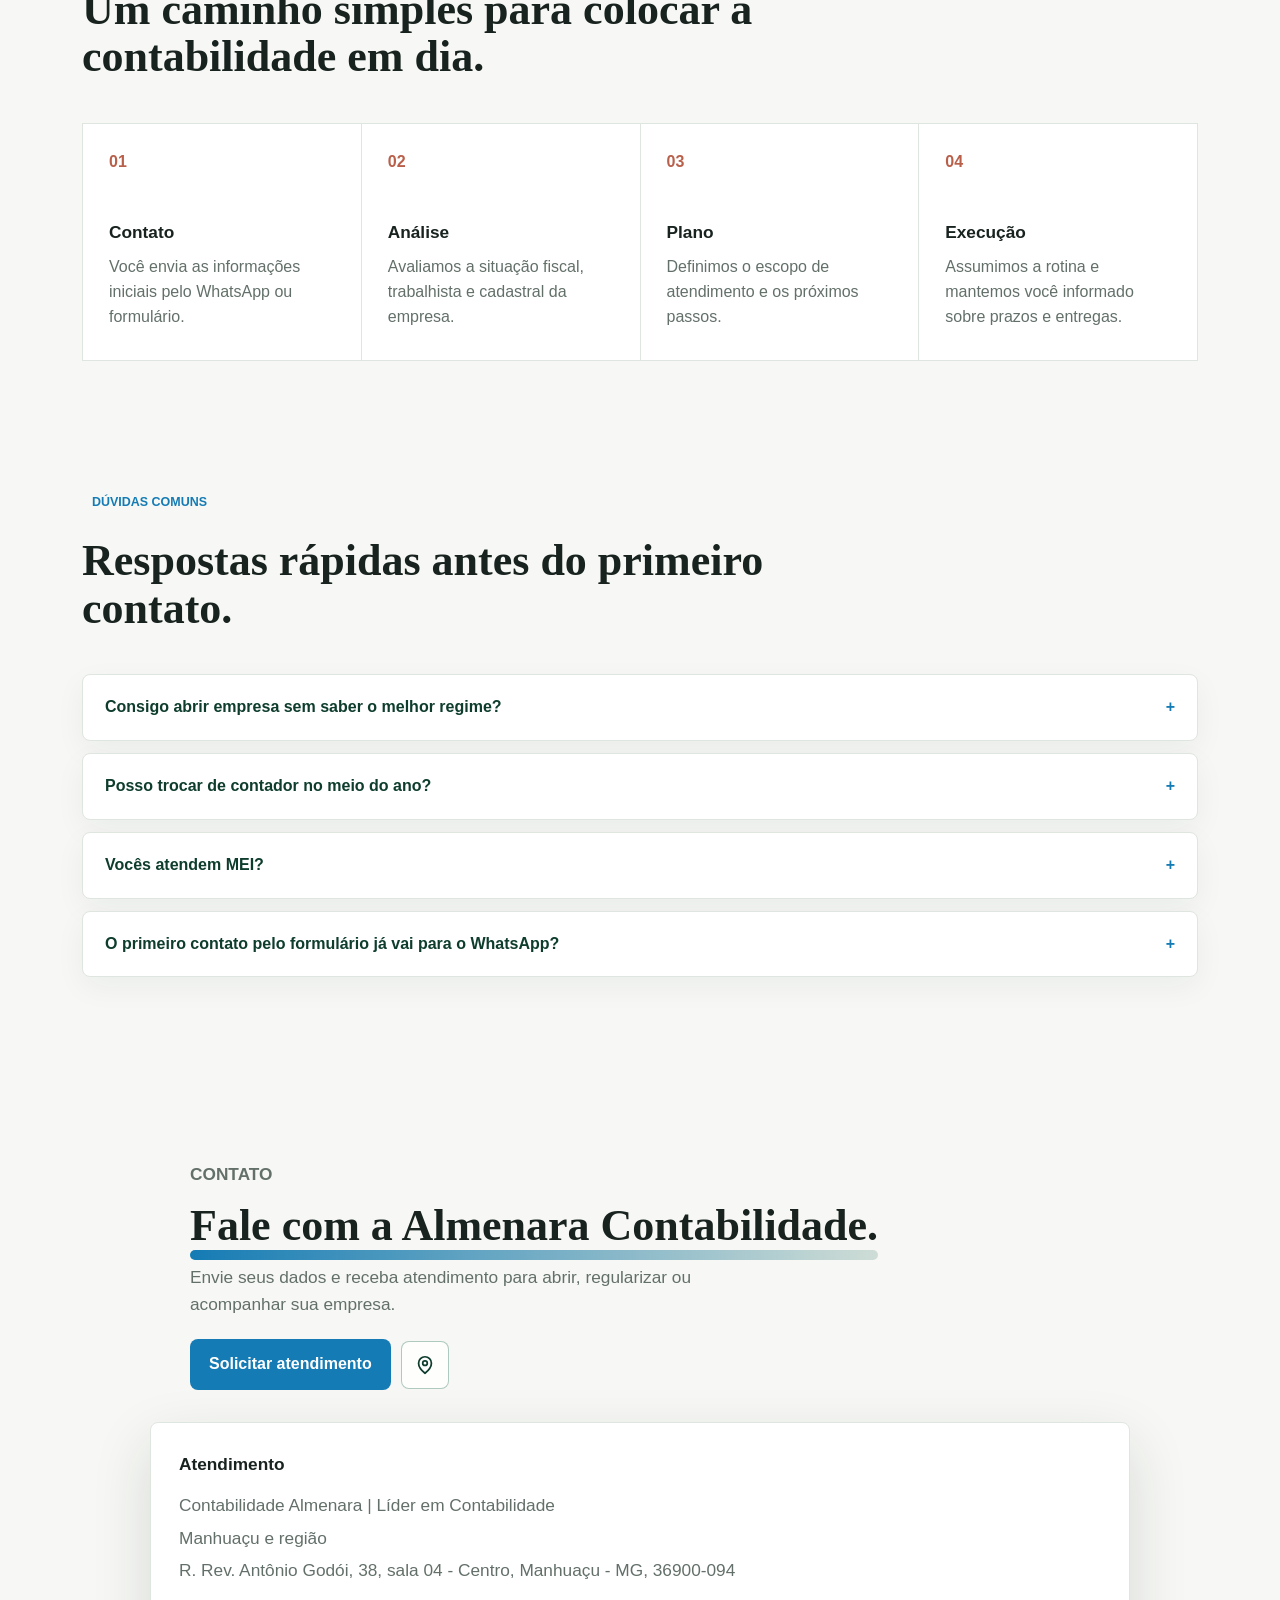
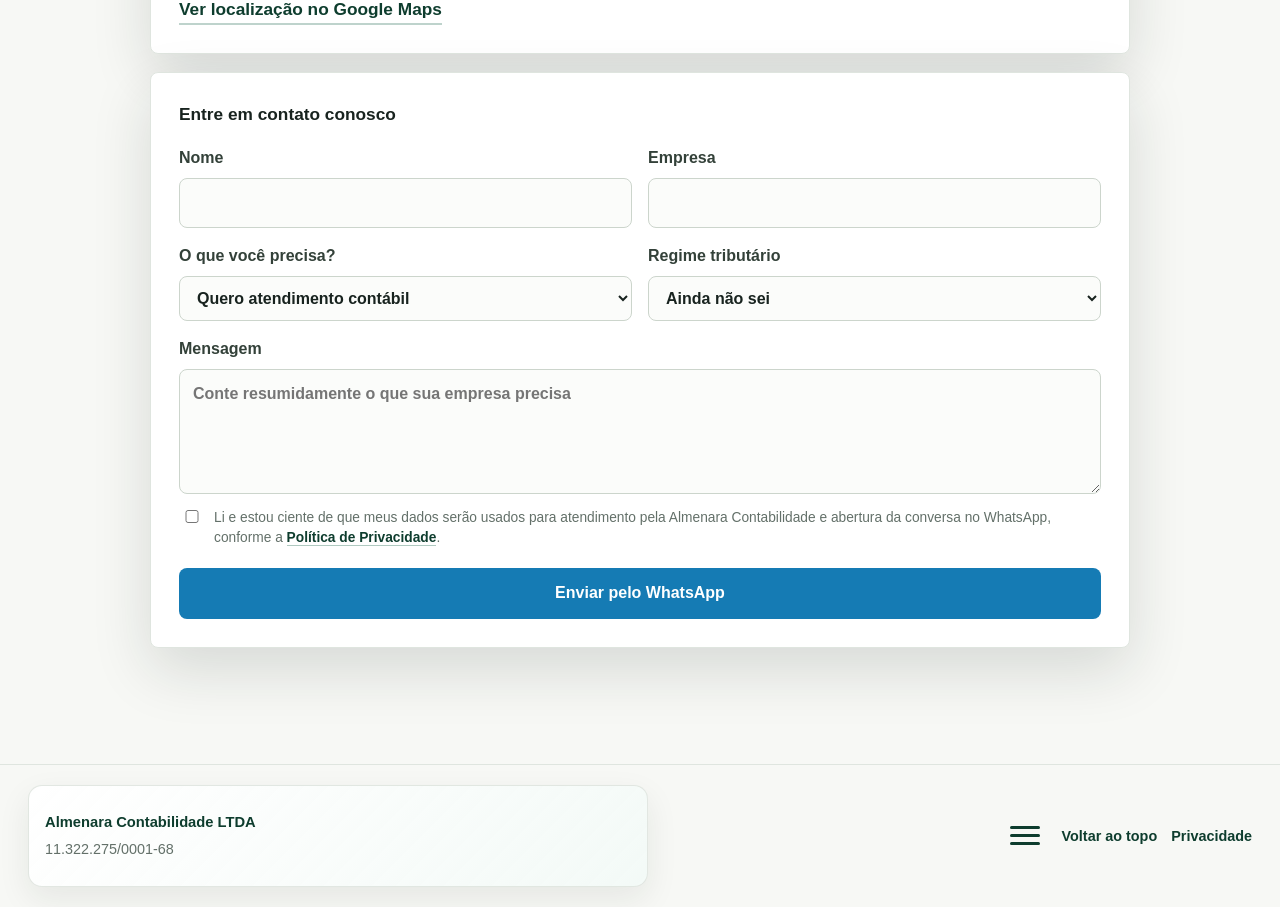
==== commit e0c0112f: "copy: refine about focus description" ====
--- a/index.html
+++ b/index.html
@@ -124,7 +124,7 @@
             >
             <div class="about-focus-copy">
               <h3>Administração com foco contábil</h3>
-              <p>Transformamos processos dispersos em rotina organizada, com prioridades claras para fiscal, financeiro e pessoal.</p>
+              <p>Organizamos a rotina da empresa com prioridades claras para fiscal, financeiro e pessoal, reduzindo retrabalho no dia a dia.</p>
             </div>
           </div>
           <ul class="detail-list">
--- a/styles.css
+++ b/styles.css
@@ -592,9 +592,12 @@
 
 .about-focus-image {
   width: 100%;
-  max-height: 168px;
+  height: auto;
+  max-height: none;
   border-radius: calc(var(--radius) - 2px);
-  object-fit: cover;
+  object-fit: contain;
+  object-position: center;
+  background: #ffffff;
   border: 1px solid rgba(24, 35, 31, 0.08);
 }
 
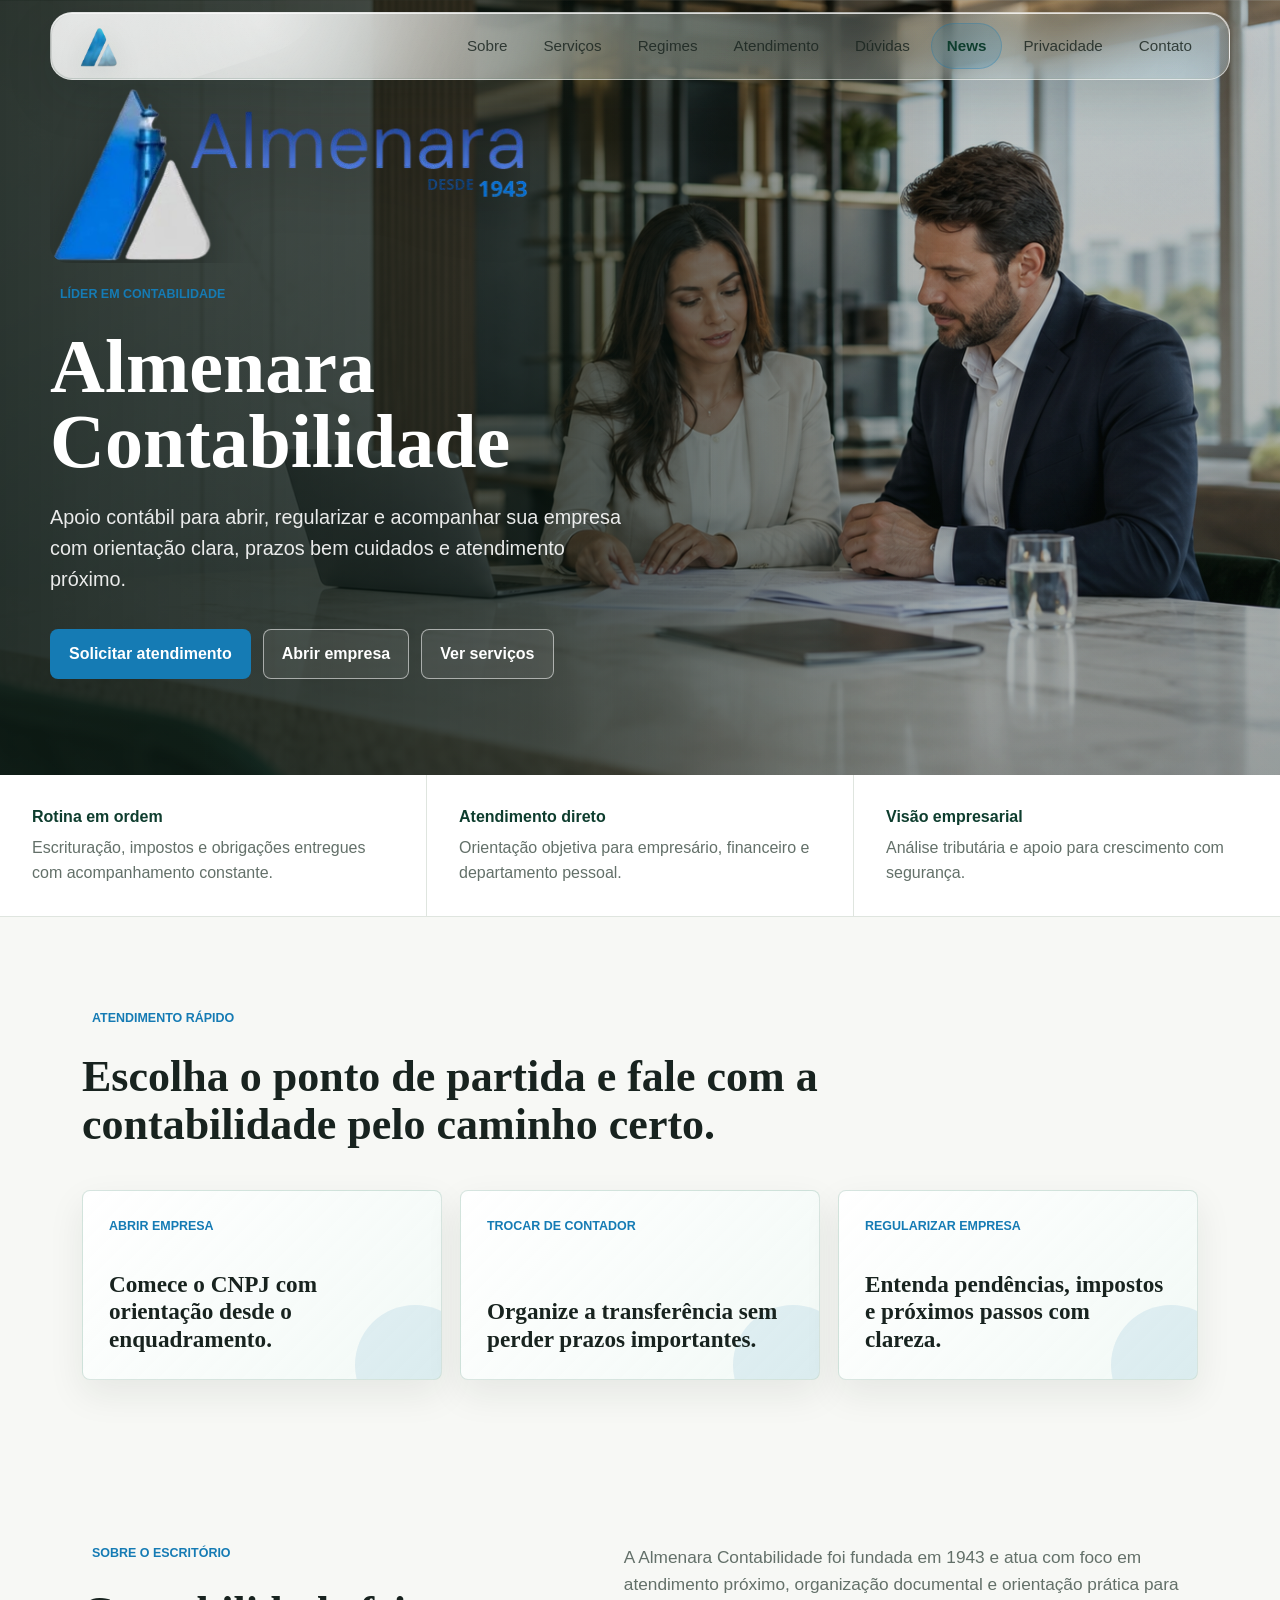
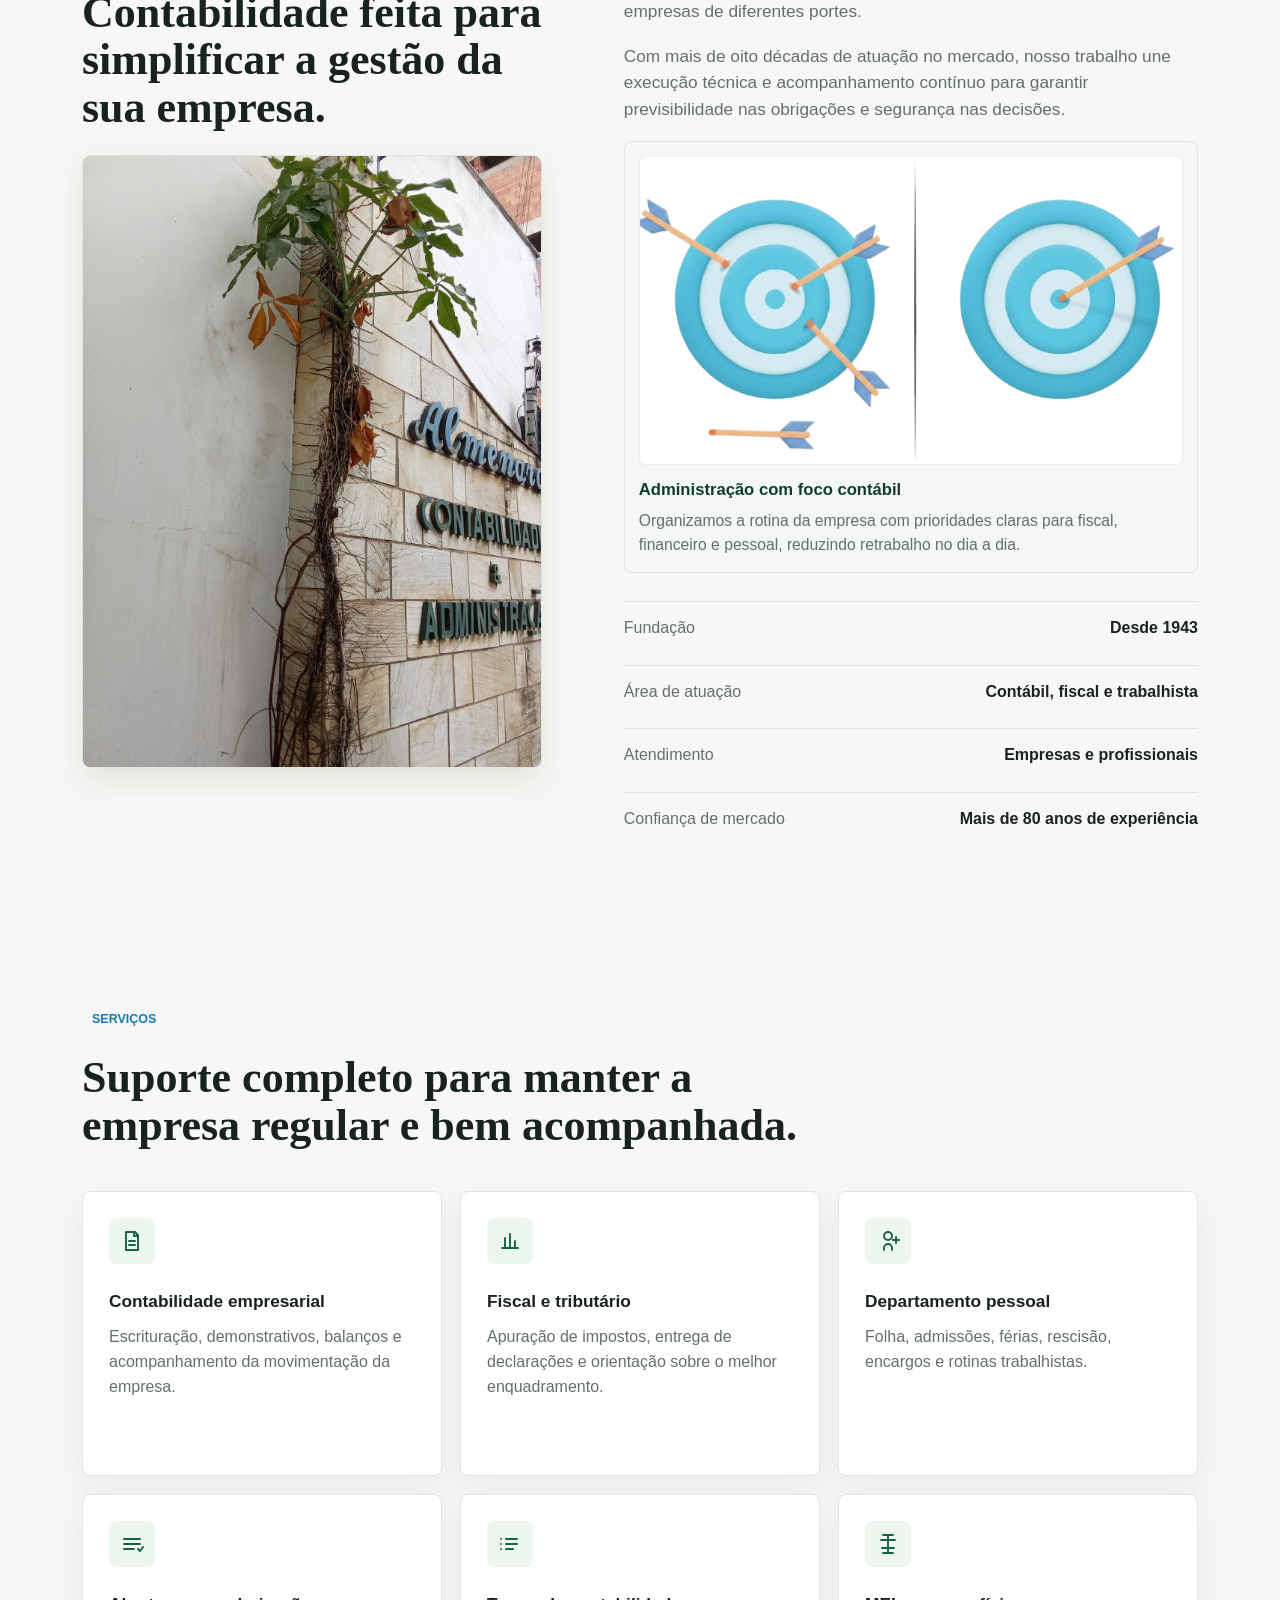
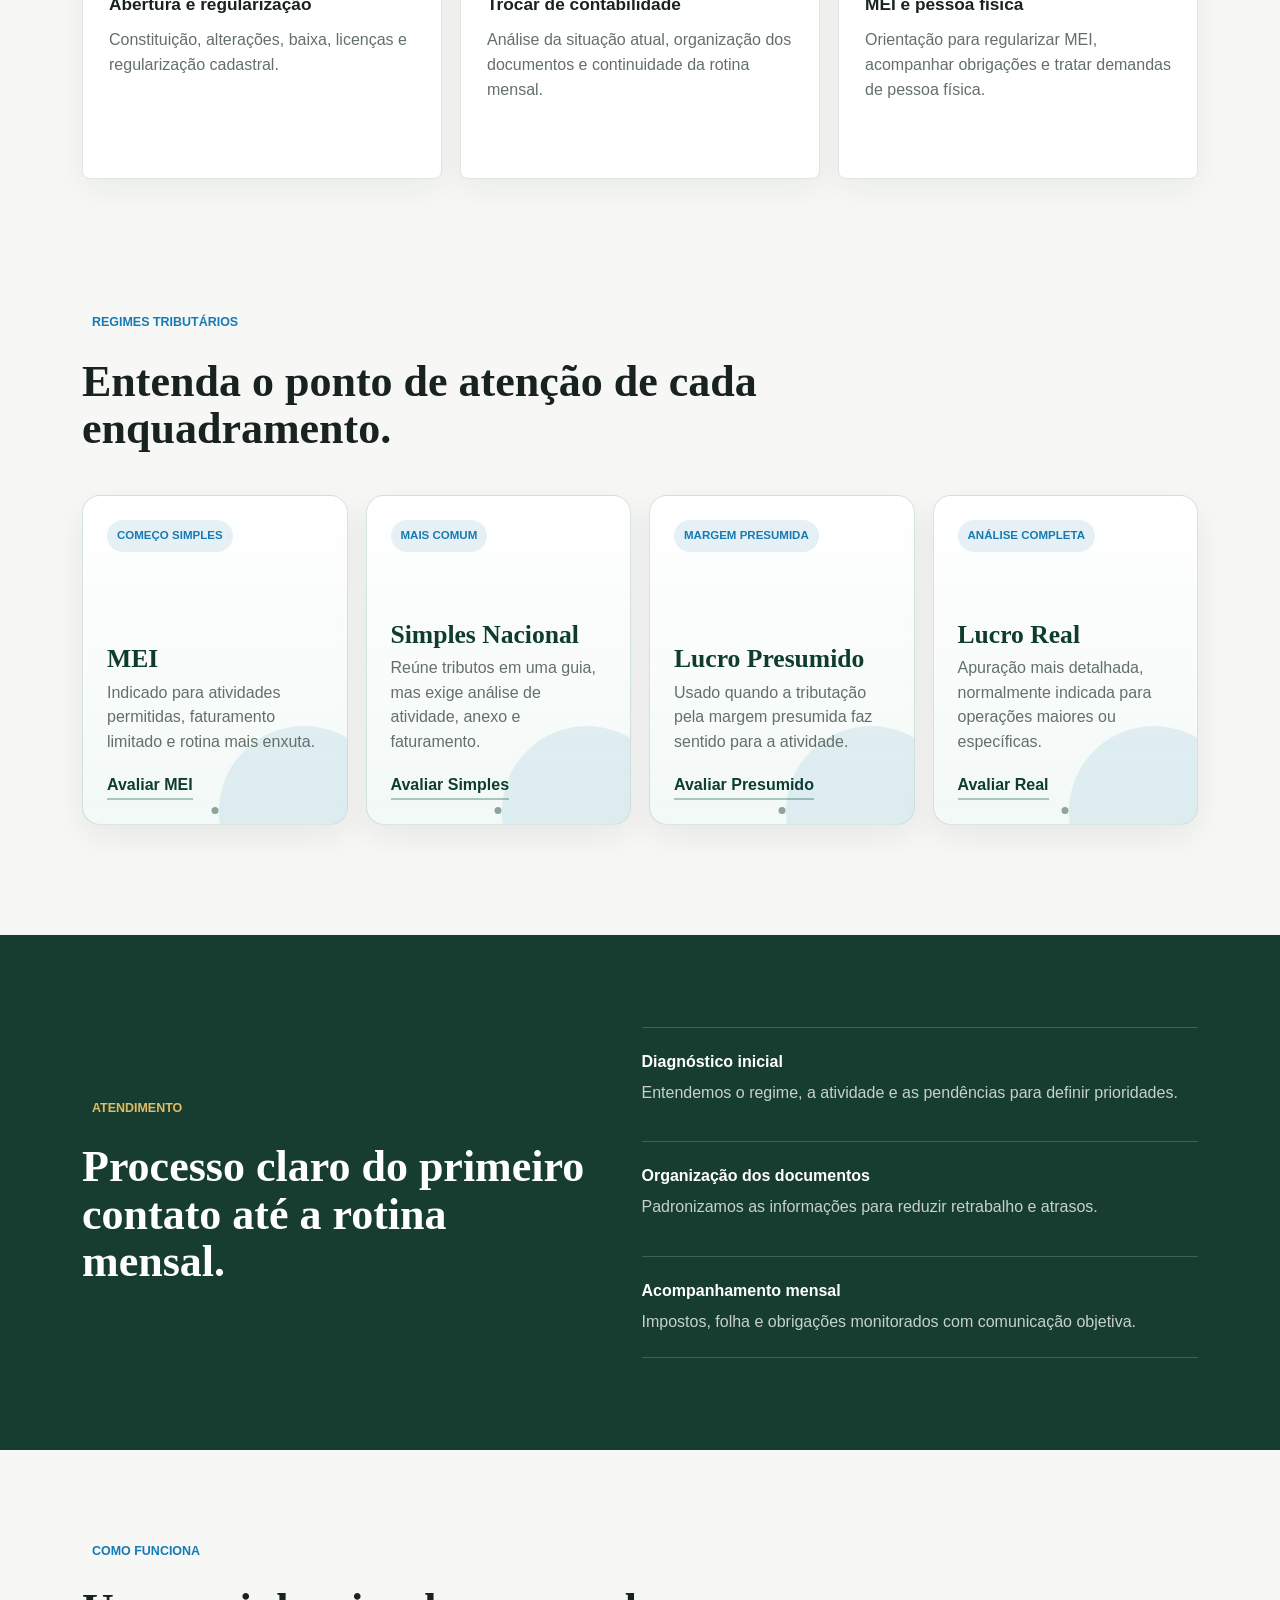
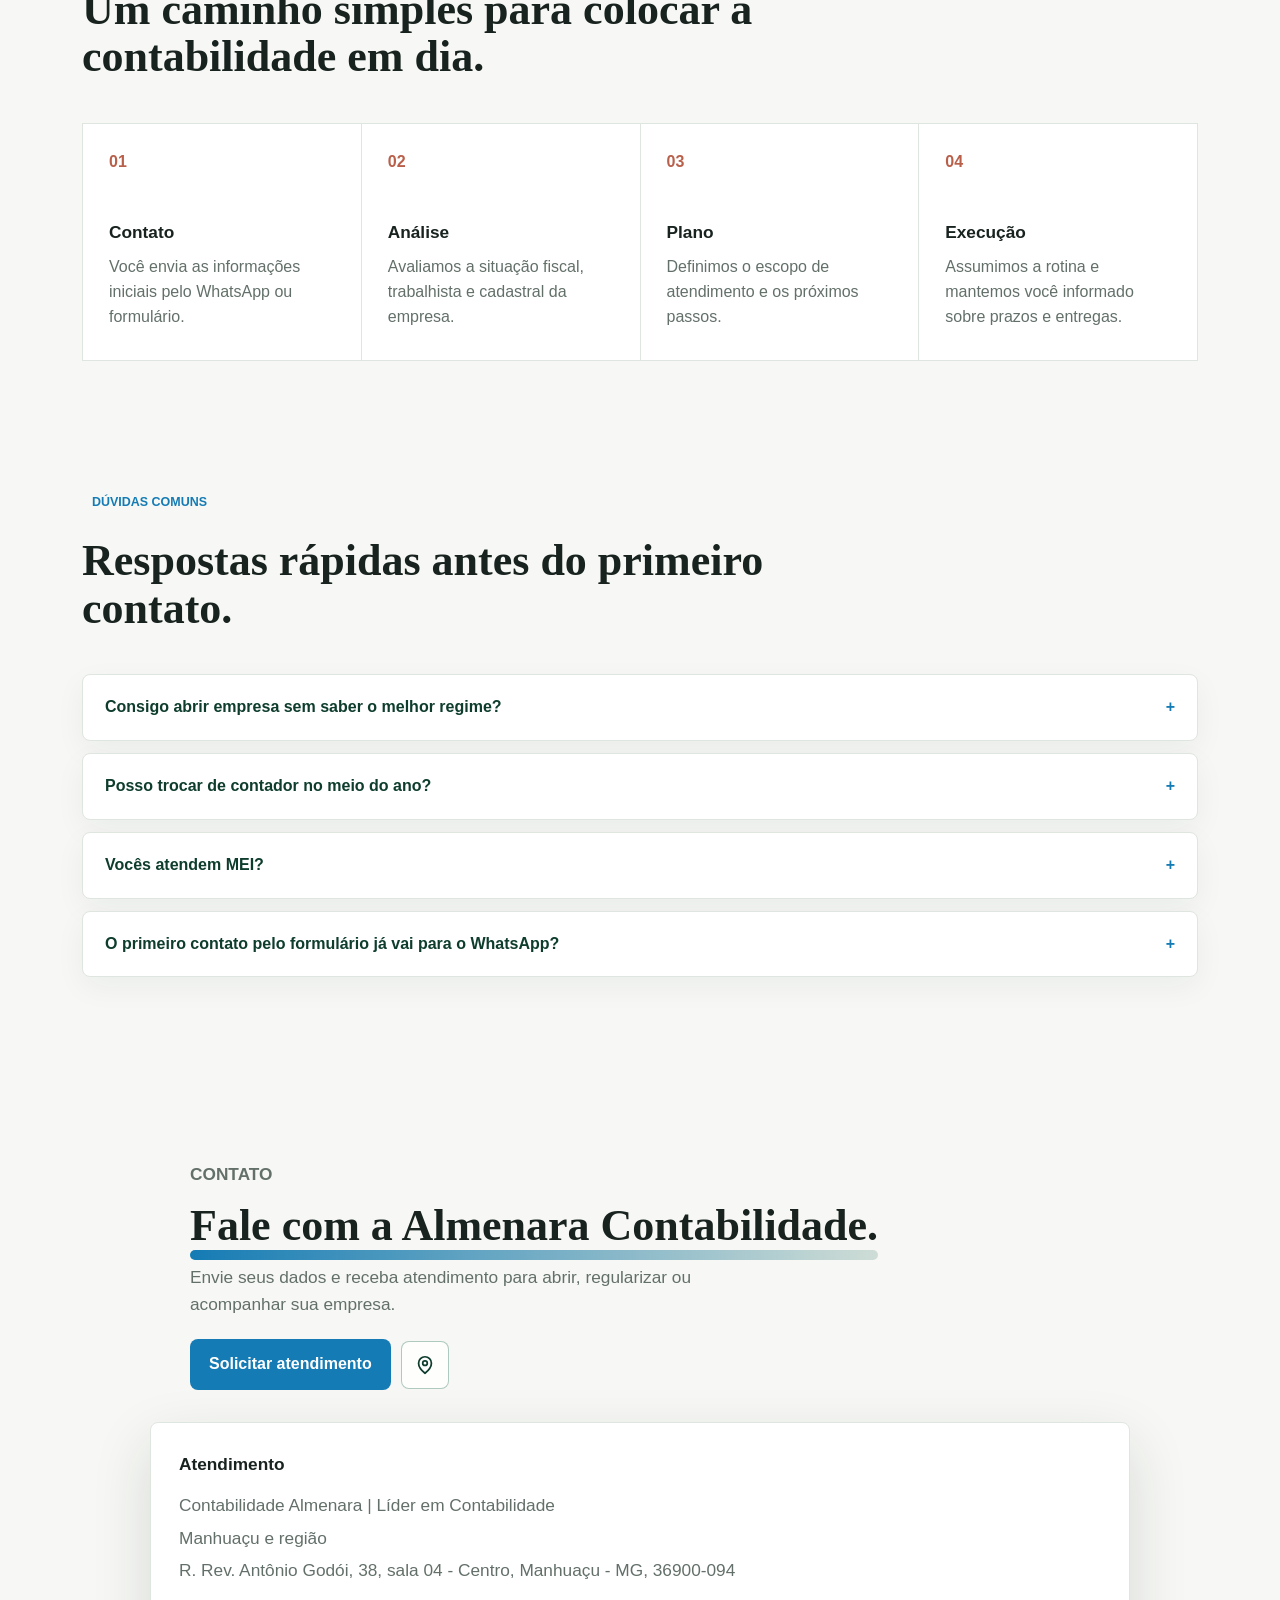
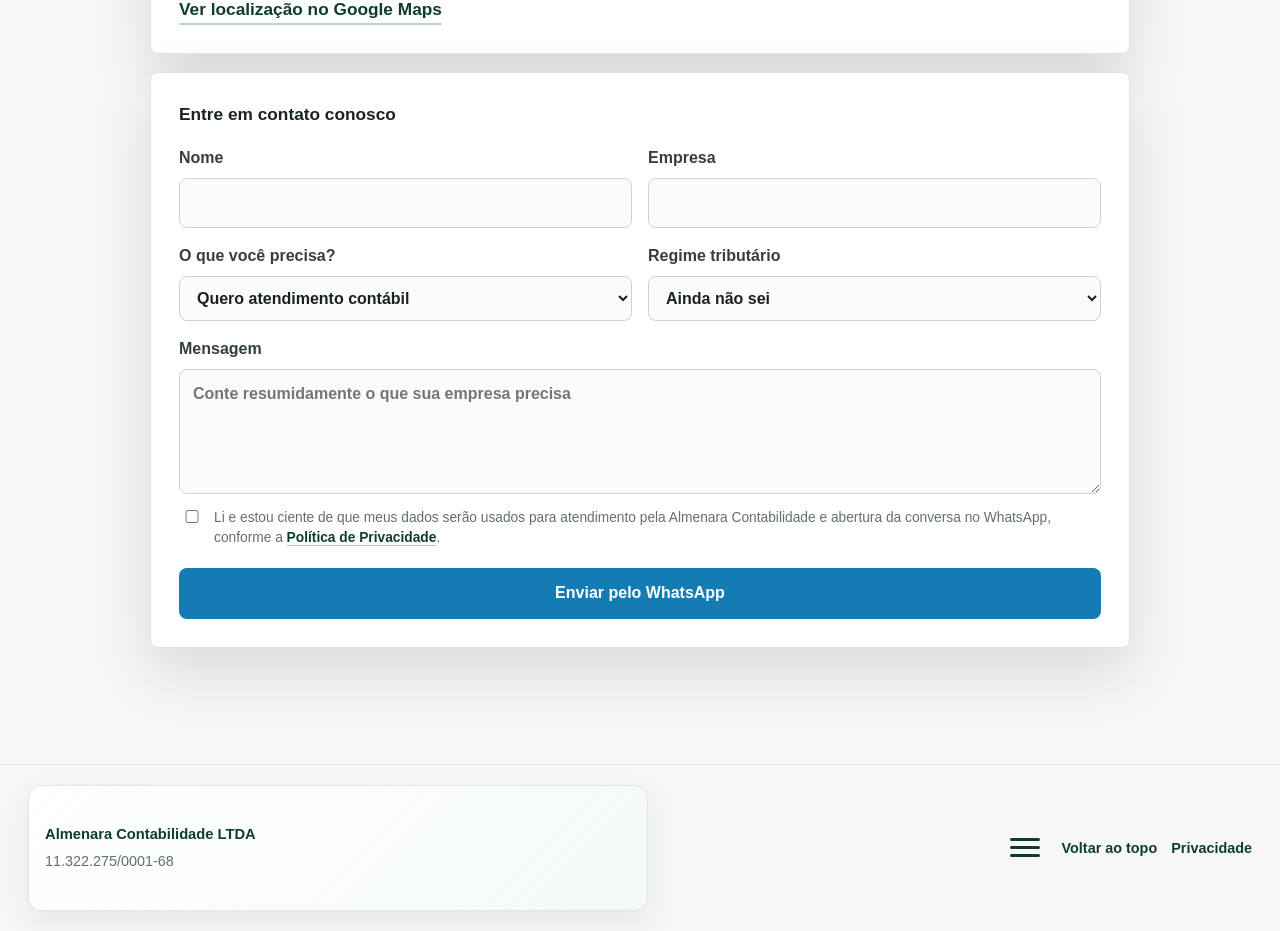
==== commit 4378ed9e: "feat: adiciona foto interativa no footer" ====
--- a/index.html
+++ b/index.html
@@ -421,12 +421,17 @@
               <span>11.322.275/0001-68</span>
             </div>
             <div class="footer-company-face footer-company-back">
-              <strong>Venha nos visitar</strong>
-              <span>Razão social: Almenara Contabilidade LTDA</span>
-              <span>CNPJ: 11.322.275/0001-68</span>
-              <span>Endereço: R. Rev. Antônio Godói, 38, sala 04 - Centro, Manhuaçu - MG</span>
-              <span>WhatsApp: (33) 8440-1388</span>
-              <a class="footer-company-link" href="https://www.google.com/maps?q=-20.256566642593565,-42.03464421365969" target="_blank" rel="noopener">Ver localização</a>
+              <div class="footer-visit-photo" aria-hidden="true">
+                <img src="assets/fotologo2.png" alt="">
+              </div>
+              <div class="footer-visit-info">
+                <strong>Venha nos visitar</strong>
+                <span>Razão social: Almenara Contabilidade LTDA</span>
+                <span>CNPJ: 11.322.275/0001-68</span>
+                <span>Endereço: R. Rev. Antônio Godói, 38, sala 04 - Centro, Manhuaçu - MG</span>
+                <span>WhatsApp: (33) 8440-1388</span>
+                <a class="footer-company-link" href="https://www.google.com/maps?q=-20.256566642593565,-42.03464421365969" target="_blank" rel="noopener">Ver localização</a>
+              </div>
             </div>
           </div>
         </div>
--- a/styles.css
+++ b/styles.css
@@ -547,11 +547,31 @@
 
 .about-visual {
   width: min(100%, 460px);
+  display: block;
   margin-top: 24px;
   border: 1px solid var(--line);
   border-radius: var(--radius);
   box-shadow: 0 12px 32px rgba(24, 35, 31, 0.1);
   object-fit: cover;
+  transform-origin: 50% 50%;
+  transition:
+    transform 280ms ease,
+    box-shadow 220ms ease,
+    filter 280ms ease;
+}
+
+.motion-on .about-visual {
+  opacity: 0;
+  animation:
+    aboutVisualFadeIn 900ms ease-out 180ms forwards,
+    aboutVisualFloat 7.8s ease-in-out 1.3s infinite;
+}
+
+.motion-on .about-visual:hover,
+.motion-on .about-visual:focus-visible {
+  transform: translateY(-3px) scale(1.015);
+  box-shadow: 0 18px 42px rgba(24, 35, 31, 0.16);
+  filter: saturate(1.03);
 }
 
 .section h2,
@@ -1305,7 +1325,7 @@
 
 .footer-company-card {
   width: min(620px, 100%);
-  min-height: 102px;
+  min-height: 126px;
   perspective: 1100px;
   outline: none;
 }
@@ -1313,7 +1333,7 @@
 .footer-company-inner {
   position: relative;
   width: 100%;
-  min-height: 102px;
+  min-height: 126px;
   transition: transform 620ms cubic-bezier(0.16, 1, 0.3, 1);
   transform-style: preserve-3d;
 }
@@ -1331,7 +1351,7 @@
   flex-direction: column;
   justify-content: center;
   gap: 4px;
-  min-height: 102px;
+  min-height: 126px;
   padding: 12px 16px;
   border: 1px solid rgba(223, 229, 223, 0.9);
   border-radius: 14px;
@@ -1353,6 +1373,8 @@
 
 .footer-company-back {
   transform: rotateY(180deg);
+  overflow: hidden;
+  padding: 0;
 }
 
 .footer-company-back strong {
@@ -1362,6 +1384,62 @@
 .footer-company-back span {
   font-size: 0.82rem;
   line-height: 1.25;
+}
+
+.footer-visit-photo {
+  position: absolute;
+  inset: 8px;
+  z-index: 2;
+  overflow: hidden;
+  pointer-events: none;
+  border-radius: 12px;
+  box-shadow: 0 14px 30px rgba(24, 35, 31, 0.16);
+  transform-origin: 92% 50%;
+  transition:
+    transform 980ms cubic-bezier(0.16, 1, 0.3, 1),
+    opacity 780ms ease,
+    filter 780ms ease;
+  transition-delay: 260ms;
+}
+
+.footer-visit-photo img {
+  width: 100%;
+  height: 100%;
+  display: block;
+  object-fit: cover;
+}
+
+.footer-visit-info {
+  position: relative;
+  z-index: 1;
+  display: flex;
+  min-height: 126px;
+  flex-direction: column;
+  justify-content: center;
+  gap: 4px;
+  padding: 12px 16px;
+  opacity: 0;
+  transform: translateY(8px);
+  transition:
+    opacity 480ms ease,
+    transform 620ms cubic-bezier(0.16, 1, 0.3, 1);
+}
+
+.footer-company-card:hover .footer-visit-photo,
+.footer-company-card:focus-visible .footer-visit-photo,
+.footer-company-card:focus-within .footer-visit-photo {
+  opacity: 0.2;
+  filter: saturate(0.85);
+  transform: translateX(38%) scale(0.26);
+  transition-delay: 620ms;
+}
+
+.footer-company-card:hover .footer-visit-info,
+.footer-company-card:focus-visible .footer-visit-info,
+.footer-company-card:focus-within .footer-visit-info {
+  opacity: 1;
+  transform: translateY(0);
+  transition-delay: 940ms;
 }
 
 .footer-company-link {
@@ -1741,7 +1819,18 @@
   .footer-company-card,
   .footer-company-inner,
   .footer-company-face {
-    min-height: 112px;
+    min-height: 154px;
+  }
+
+  .footer-visit-info {
+    min-height: 154px;
+  }
+
+  .footer-company-card:hover .footer-visit-photo,
+  .footer-company-card:focus-visible .footer-visit-photo,
+  .footer-company-card:focus-within .footer-visit-photo {
+    opacity: 0.16;
+    transform: translateX(34%) scale(0.22);
   }
 
   .footer-actions {
@@ -1988,6 +2077,27 @@
   to {
     opacity: 1;
     transform: translateY(0);
+  }
+}
+
+@keyframes aboutVisualFloat {
+  0%,
+  100% {
+    transform: translateY(0) scale(1);
+  }
+
+  50% {
+    transform: translateY(-6px) scale(1.01);
+  }
+}
+
+@keyframes aboutVisualFadeIn {
+  from {
+    opacity: 0;
+  }
+
+  to {
+    opacity: 1;
   }
 }
 
@@ -2119,6 +2229,7 @@
   .motion-on .hero h1,
   .motion-on .hero-text,
   .motion-on .hero-actions,
+  .motion-on .about-visual,
   .motion-on .contact-form.is-highlighted,
   .button-fizzy::before,
   .button-fizzy::after,
@@ -2148,4 +2259,9 @@
   .motion-on.motion-ready .contact-copy.is-visible .contact-actions {
     animation: none;
   }
-}
+
+  .motion-on .about-visual {
+    opacity: 1;
+    transition: none;
+  }
+}
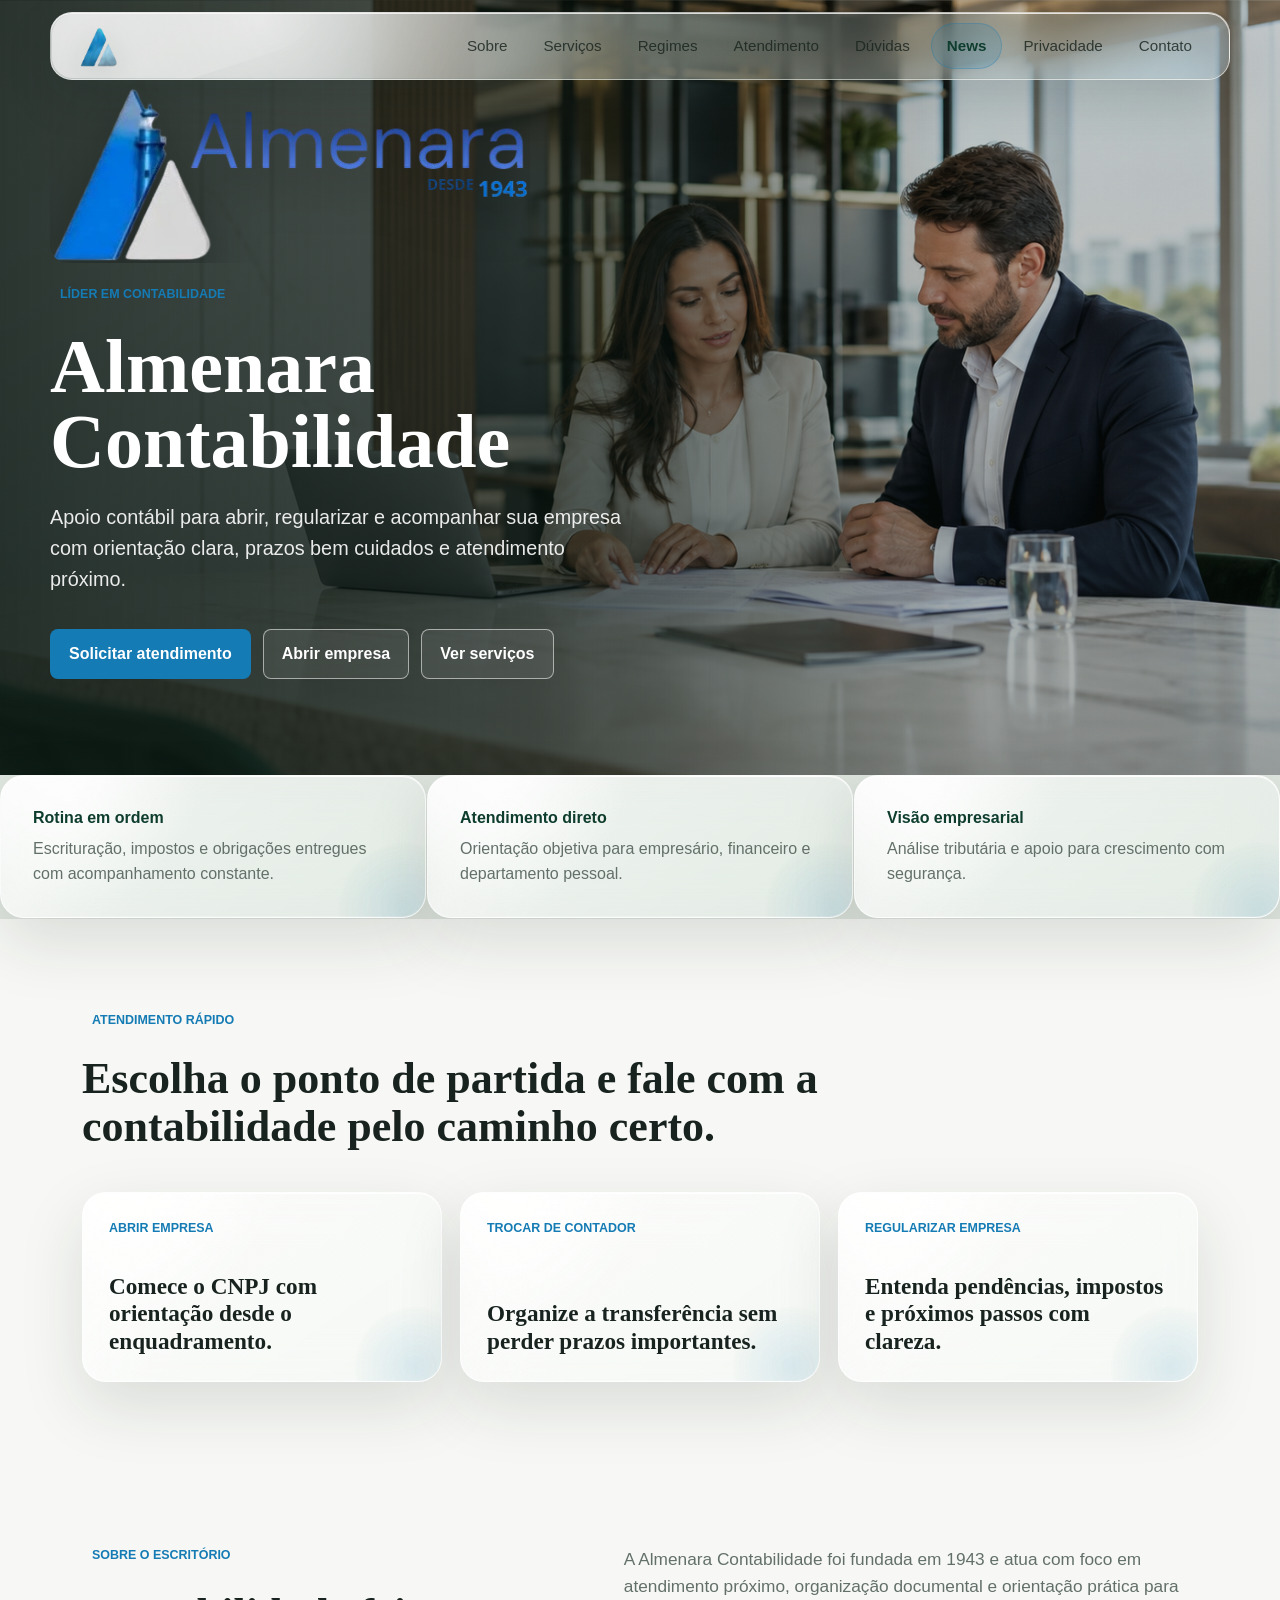
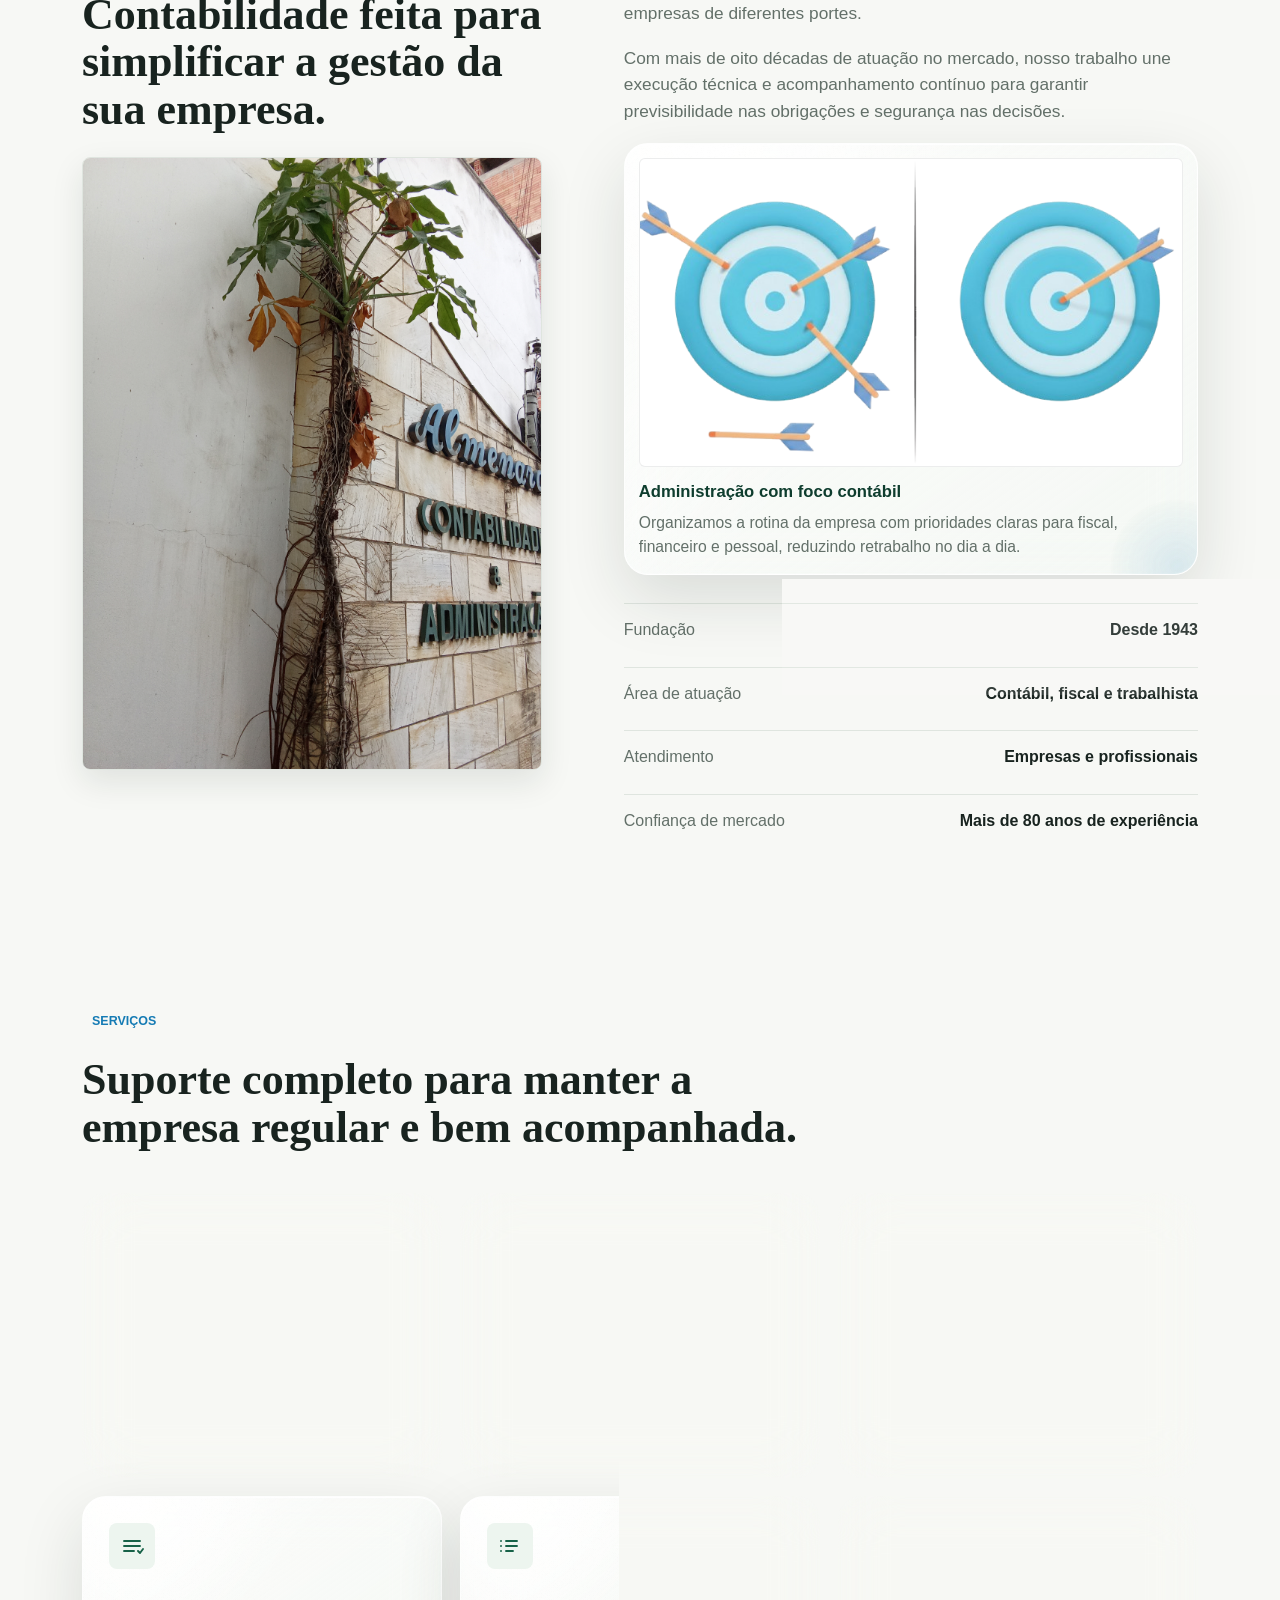
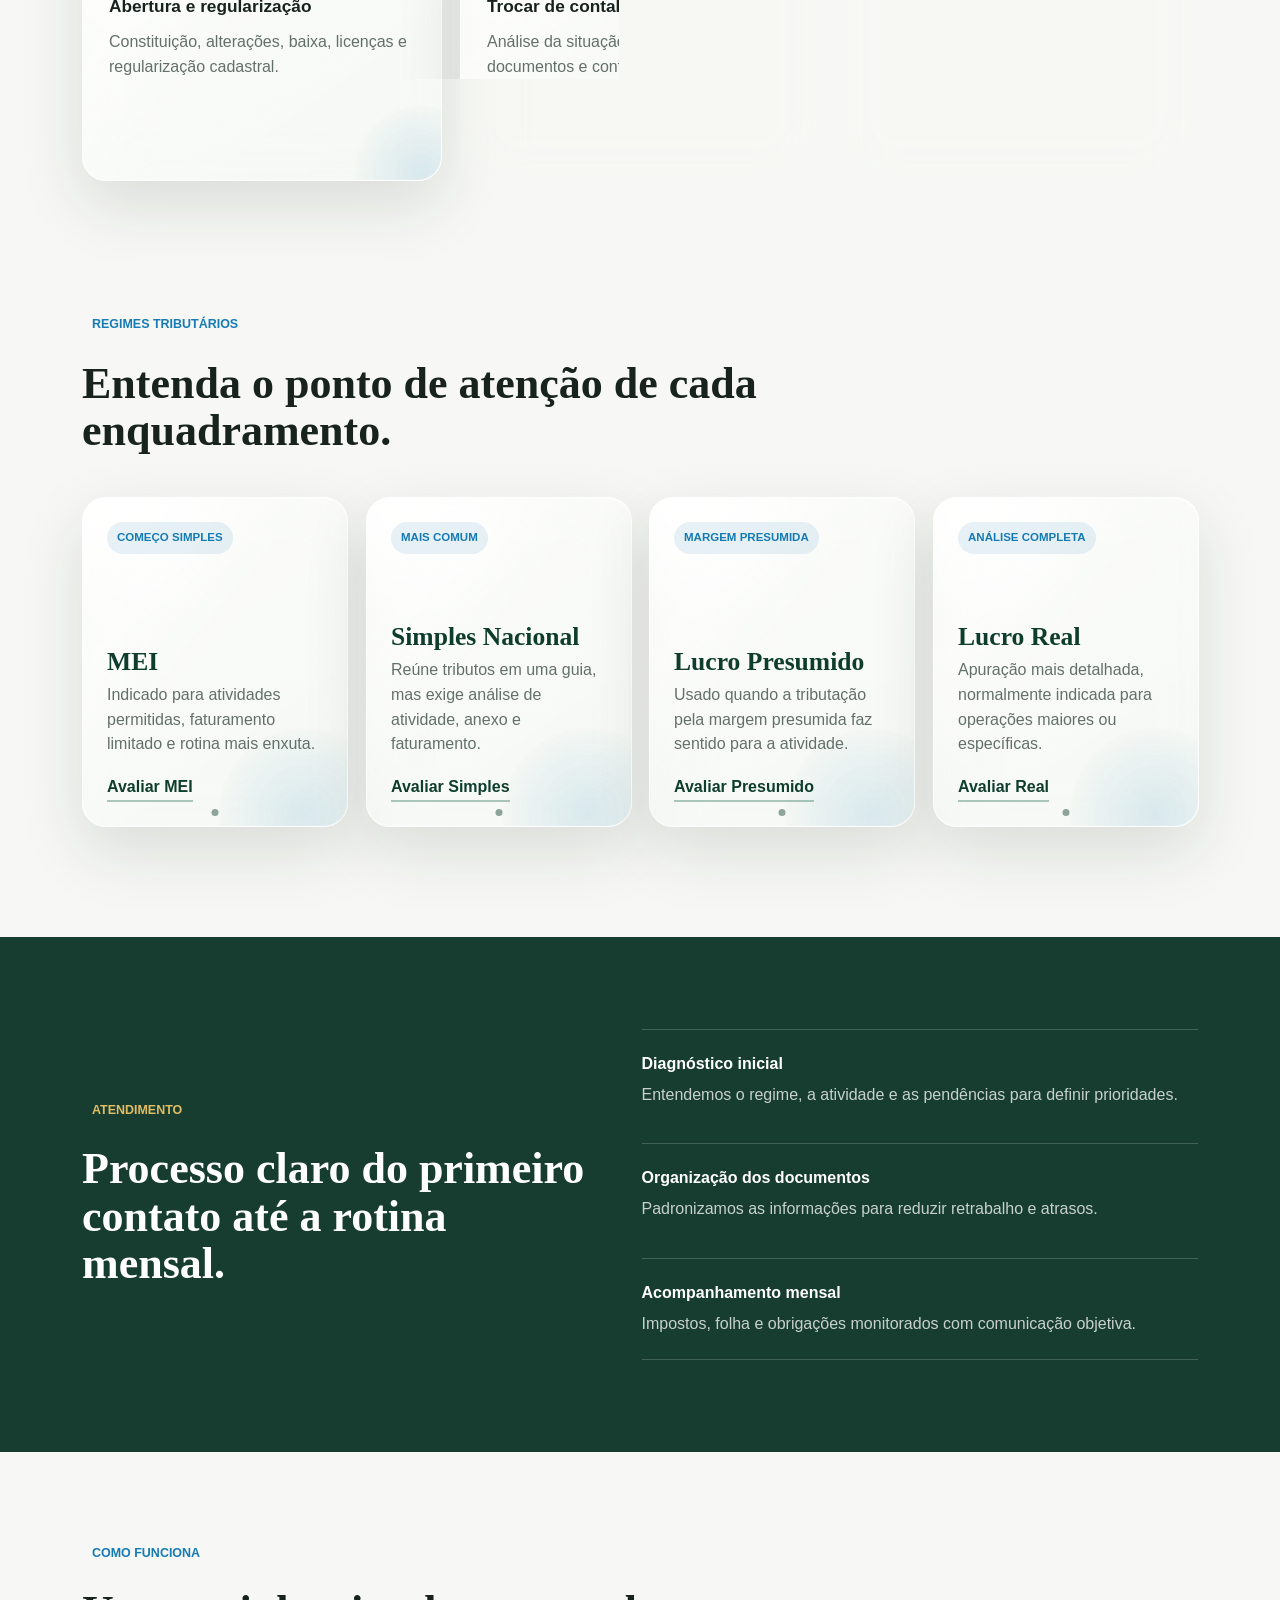
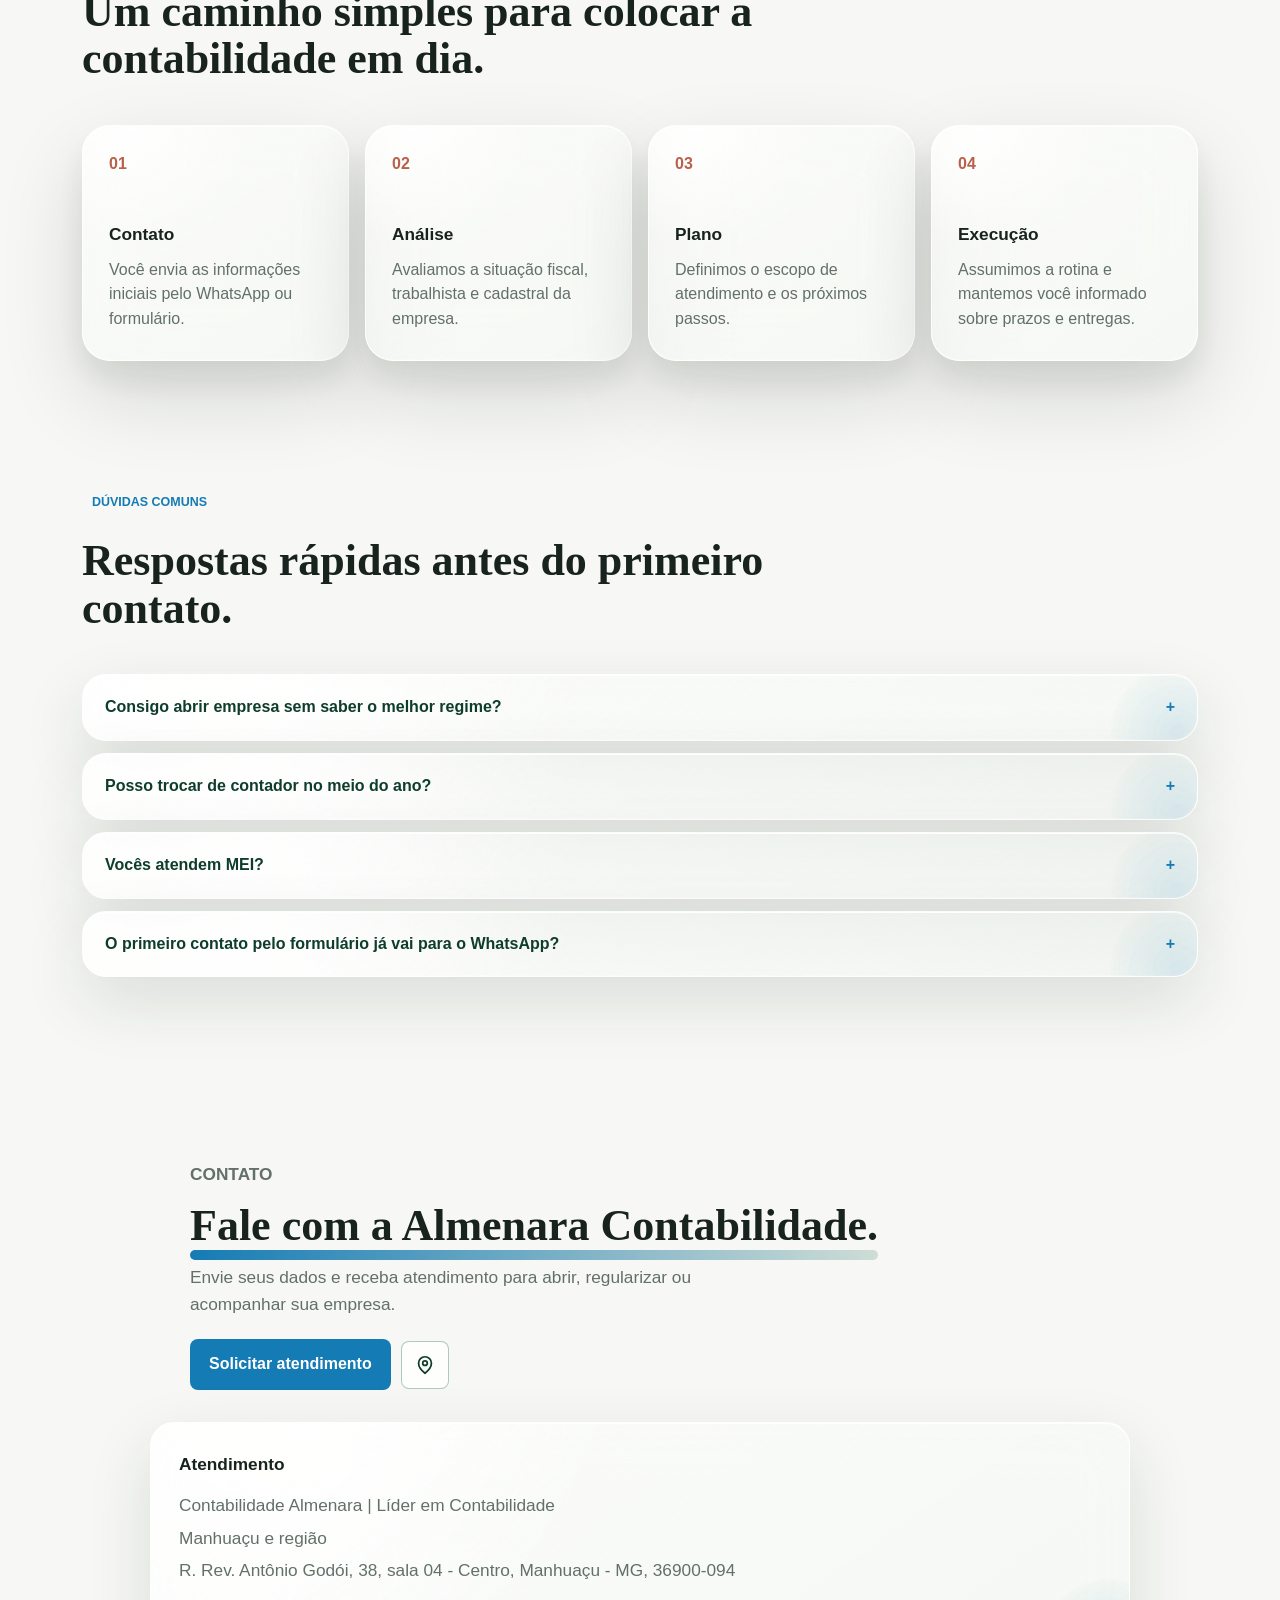
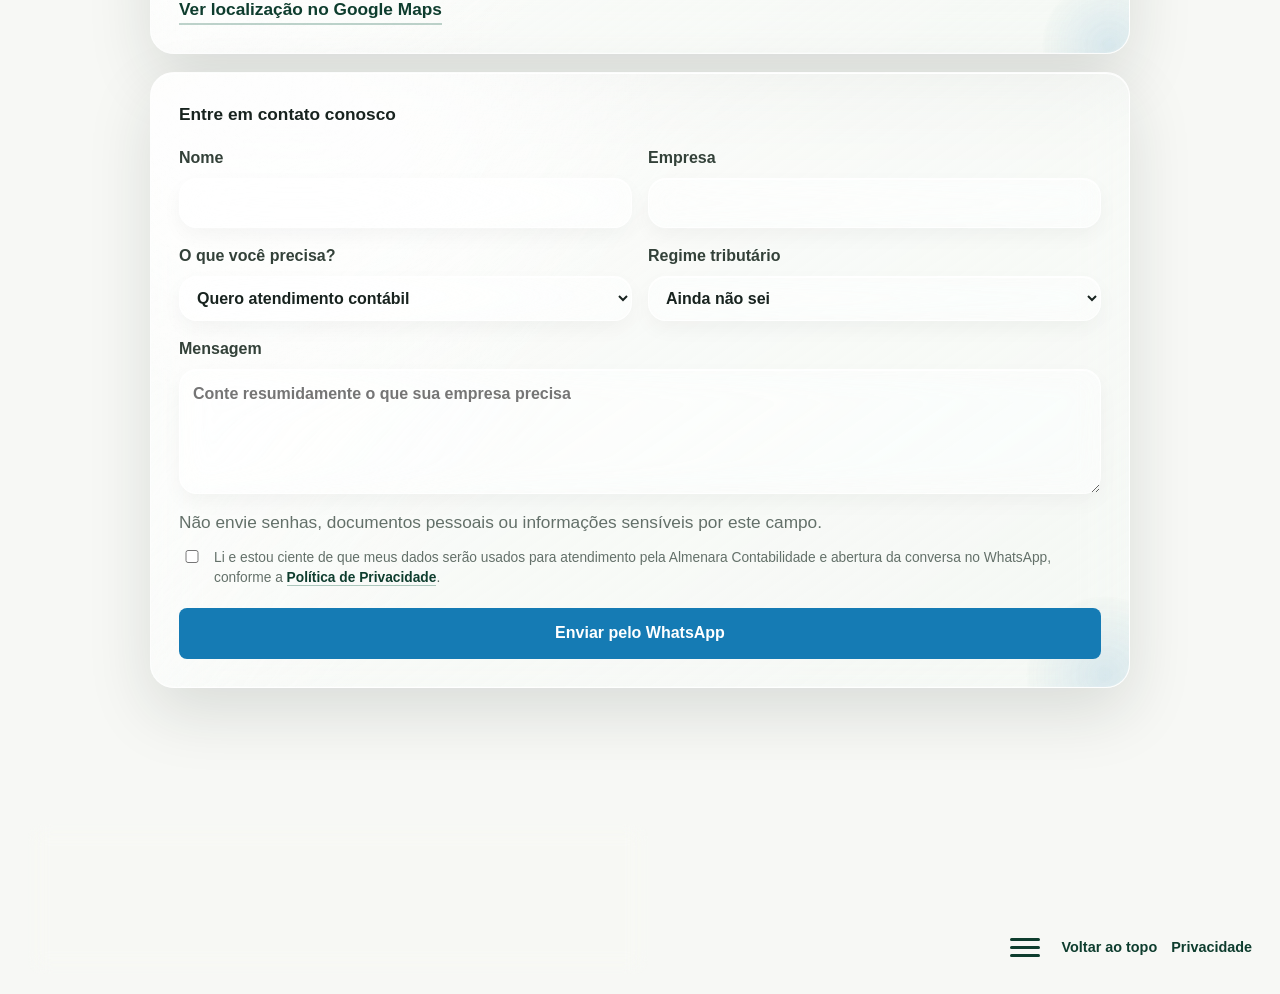
==== commit db6ad859: "Limita resumos publicos e reforca privacidade" ====
--- a/index.html
+++ b/index.html
@@ -390,6 +390,7 @@
               Mensagem
               <textarea name="mensagem" rows="4" placeholder="Conte resumidamente o que sua empresa precisa"></textarea>
             </label>
+            <p class="form-note">Não envie senhas, documentos pessoais ou informações sensíveis por este campo.</p>
             <label class="privacy-consent">
               <input type="checkbox" name="privacidade" required>
               <span>Li e estou ciente de que meus dados serão usados para atendimento pela Almenara Contabilidade e abertura da conversa no WhatsApp, conforme a <a href="privacidade.html" target="_blank" rel="noopener">Política de Privacidade</a>.</span>
--- a/styles.css
+++ b/styles.css
@@ -433,9 +433,24 @@
 }
 
 .intro-item {
+  position: relative;
+  isolation: isolate;
+  overflow: hidden;
   min-height: 118px;
   padding: 30px 32px;
-  background: var(--surface);
+  border: 1px solid rgba(255, 255, 255, 0.52);
+  background:
+    linear-gradient(135deg, rgba(255, 255, 255, 0.62), rgba(239, 248, 244, 0.34)),
+    rgba(255, 255, 255, 0.28);
+  box-shadow:
+    inset 0 1px 0 rgba(255, 255, 255, 0.7),
+    0 14px 36px rgba(24, 35, 31, 0.08);
+  backdrop-filter: blur(16px) saturate(1.18);
+  -webkit-backdrop-filter: blur(16px) saturate(1.18);
+  transition:
+    transform 360ms cubic-bezier(0.16, 1, 0.3, 1),
+    border-color 260ms ease,
+    box-shadow 360ms ease;
 }
 
 .intro-item strong,
@@ -463,6 +478,7 @@
 
 .action-card {
   position: relative;
+  isolation: isolate;
   min-height: 190px;
   overflow: hidden;
   display: flex;
@@ -470,16 +486,42 @@
   justify-content: space-between;
   gap: 24px;
   padding: 26px;
-  border: 1px solid rgba(23, 98, 72, 0.16);
+  border: 1px solid rgba(255, 255, 255, 0.58);
   border-radius: var(--radius);
   background:
-    linear-gradient(135deg, rgba(255, 255, 255, 0.92), rgba(239, 248, 244, 0.82)),
-    var(--surface);
-  box-shadow: 0 14px 36px rgba(24, 35, 31, 0.08);
+    linear-gradient(135deg, rgba(255, 255, 255, 0.68), rgba(239, 248, 244, 0.36)),
+    rgba(255, 255, 255, 0.28);
+  box-shadow:
+    inset 0 1px 0 rgba(255, 255, 255, 0.78),
+    0 16px 42px rgba(24, 35, 31, 0.1);
+  backdrop-filter: blur(18px) saturate(1.2);
+  -webkit-backdrop-filter: blur(18px) saturate(1.2);
   transition:
-    transform 180ms ease,
-    border-color 180ms ease,
-    box-shadow 180ms ease;
+    transform 380ms cubic-bezier(0.16, 1, 0.3, 1),
+    border-color 260ms ease,
+    box-shadow 380ms ease,
+    background 380ms ease;
+}
+
+.intro-item::before,
+.action-card::before,
+.about-focus-card::before,
+.service-card::before,
+.faq-item::before,
+.contact-card::before {
+  content: "";
+  position: absolute;
+  inset: 0;
+  z-index: 0;
+  pointer-events: none;
+  background:
+    radial-gradient(circle at 22% 0%, rgba(255, 255, 255, 0.7), transparent 30%),
+    linear-gradient(115deg, transparent 10%, rgba(255, 255, 255, 0.42), transparent 56%);
+  opacity: 0.48;
+  transform: translateX(-18%) skewX(-10deg);
+  transition:
+    transform 580ms cubic-bezier(0.16, 1, 0.3, 1),
+    opacity 360ms ease;
 }
 
 .action-card::after {
@@ -490,7 +532,49 @@
   width: 120px;
   height: 120px;
   border-radius: 999px;
-  background: rgba(21, 123, 180, 0.1);
+  background:
+    radial-gradient(circle, rgba(21, 123, 180, 0.18), rgba(21, 123, 180, 0.02) 68%);
+  filter: blur(1px);
+  opacity: 0.78;
+  transition:
+    transform 580ms cubic-bezier(0.16, 1, 0.3, 1),
+    opacity 360ms ease,
+    filter 360ms ease;
+}
+
+.intro-item::after,
+.about-focus-card::after,
+.service-card::after,
+.faq-item::after,
+.contact-card::after {
+  content: "";
+  position: absolute;
+  right: -46px;
+  bottom: -58px;
+  z-index: 0;
+  width: 132px;
+  height: 132px;
+  pointer-events: none;
+  border-radius: 999px;
+  background:
+    radial-gradient(circle, rgba(21, 123, 180, 0.14), rgba(21, 123, 180, 0.01) 70%);
+  filter: blur(1px);
+  opacity: 0.62;
+  transition:
+    transform 620ms cubic-bezier(0.16, 1, 0.3, 1),
+    opacity 360ms ease,
+    filter 360ms ease;
+}
+
+.intro-item > *,
+.action-card > *,
+.about-focus-card > *,
+.service-card > *,
+.steps article > *,
+.faq-item > *,
+.contact-card > * {
+  position: relative;
+  z-index: 1;
 }
 
 .action-card span {
@@ -513,9 +597,11 @@
 
 .action-card:hover,
 .action-card:focus-visible {
-  border-color: rgba(23, 98, 72, 0.32);
-  box-shadow: 0 20px 50px rgba(24, 35, 31, 0.12);
-  transform: translateY(-3px);
+  border-color: rgba(255, 255, 255, 0.78);
+  box-shadow:
+    inset 0 1px 0 rgba(255, 255, 255, 0.9),
+    0 24px 62px rgba(24, 35, 31, 0.16);
+  transform: translateY(-4px) scale(1.012);
   outline: none;
 }
 
@@ -601,13 +687,27 @@
 }
 
 .about-focus-card {
+  position: relative;
+  isolation: isolate;
+  overflow: hidden;
   margin-top: 10px;
-  border: 1px solid var(--line);
+  border: 1px solid rgba(255, 255, 255, 0.54);
   border-radius: var(--radius);
-  background: #f4f7f5;
+  background:
+    linear-gradient(135deg, rgba(255, 255, 255, 0.66), rgba(238, 247, 244, 0.38)),
+    rgba(255, 255, 255, 0.26);
   padding: 14px;
   display: grid;
   gap: 12px;
+  box-shadow:
+    inset 0 1px 0 rgba(255, 255, 255, 0.72),
+    0 14px 36px rgba(24, 35, 31, 0.08);
+  backdrop-filter: blur(16px) saturate(1.18);
+  -webkit-backdrop-filter: blur(16px) saturate(1.18);
+  transition:
+    transform 360ms cubic-bezier(0.16, 1, 0.3, 1),
+    border-color 260ms ease,
+    box-shadow 360ms ease;
 }
 
 .about-focus-image {
@@ -661,12 +761,25 @@
 }
 
 .service-card {
+  position: relative;
+  isolation: isolate;
+  overflow: hidden;
   min-height: 285px;
   padding: 26px;
-  border: 1px solid var(--line);
+  border: 1px solid rgba(255, 255, 255, 0.54);
   border-radius: var(--radius);
-  background: var(--surface);
-  box-shadow: 0 10px 32px rgba(24, 35, 31, 0.06);
+  background:
+    linear-gradient(135deg, rgba(255, 255, 255, 0.66), rgba(239, 248, 244, 0.36)),
+    rgba(255, 255, 255, 0.28);
+  box-shadow:
+    inset 0 1px 0 rgba(255, 255, 255, 0.74),
+    0 14px 36px rgba(24, 35, 31, 0.08);
+  backdrop-filter: blur(16px) saturate(1.18);
+  -webkit-backdrop-filter: blur(16px) saturate(1.18);
+  transition:
+    transform 360ms cubic-bezier(0.16, 1, 0.3, 1),
+    border-color 260ms ease,
+    box-shadow 360ms ease;
 }
 
 .service-icon {
@@ -721,6 +834,7 @@
 
 .regime-card {
   position: relative;
+  isolation: isolate;
   min-width: 0;
   min-height: 330px;
   flex: 1 1 0;
@@ -729,38 +843,60 @@
   flex-direction: column;
   justify-content: flex-end;
   padding: 24px;
-  border: 1px solid rgba(23, 98, 72, 0.16);
-  border-radius: 18px;
-  background:
-    linear-gradient(180deg, rgba(255, 255, 255, 0.92), rgba(241, 248, 245, 0.88)),
-    var(--surface);
-  box-shadow: 0 12px 32px rgba(24, 35, 31, 0.07);
+  border: 1px solid rgba(255, 255, 255, 0.74);
+  border-radius: 28px;
+  background:
+    radial-gradient(circle at 16% 0%, rgba(255, 255, 255, 0.72), transparent 34%),
+    linear-gradient(145deg, rgba(255, 255, 255, 0.52), rgba(232, 247, 243, 0.18)),
+    rgba(255, 255, 255, 0.12);
+  box-shadow:
+    inset 0 1px 0 rgba(255, 255, 255, 0.94),
+    inset 0 -1px 0 rgba(255, 255, 255, 0.22),
+    0 18px 44px rgba(24, 35, 31, 0.11);
+  backdrop-filter: blur(18px) saturate(1.24);
+  -webkit-backdrop-filter: blur(18px) saturate(1.24);
+  transform-origin: 50% 100%;
+  will-change: transform;
   outline: none;
   transition:
-    flex 220ms ease,
-    transform 220ms ease,
-    border-color 180ms ease,
-    box-shadow 220ms ease;
+    transform 560ms cubic-bezier(0.19, 1, 0.22, 1),
+    border-color 320ms ease,
+    box-shadow 560ms cubic-bezier(0.19, 1, 0.22, 1),
+    background 480ms ease,
+    backdrop-filter 480ms ease;
 }
 
 .regime-card::before {
   content: "";
   position: absolute;
   inset: auto -42px -72px auto;
+  z-index: 0;
   width: 170px;
   height: 170px;
   border-radius: 999px;
-  background: rgba(21, 123, 180, 0.1);
-  transition: transform 220ms ease, opacity 220ms ease;
+  background:
+    radial-gradient(circle, rgba(21, 123, 180, 0.18), rgba(21, 123, 180, 0.01) 70%);
+  filter: blur(1px);
+  opacity: 0.72;
+  transition:
+    transform 560ms cubic-bezier(0.19, 1, 0.22, 1),
+    opacity 360ms ease,
+    filter 360ms ease;
 }
 
 .regime-card::after {
   content: "";
   position: absolute;
   inset: 0;
-  background: linear-gradient(135deg, rgba(23, 98, 72, 0.09), transparent 42%);
-  opacity: 0;
-  transition: opacity 220ms ease;
+  z-index: 0;
+  background:
+    radial-gradient(circle at 20% 0%, rgba(255, 255, 255, 0.68), transparent 30%),
+    linear-gradient(115deg, transparent 10%, rgba(255, 255, 255, 0.36), transparent 56%);
+  opacity: 0.5;
+  transform: translateX(-18%) skewX(-10deg);
+  transition:
+    transform 560ms cubic-bezier(0.19, 1, 0.22, 1),
+    opacity 360ms ease;
 }
 
 .regime-card .regime-dot {
@@ -774,9 +910,9 @@
   background: rgba(14, 61, 46, 0.45);
   transform: translateX(-50%);
   transition:
-    width 220ms ease,
-    background 180ms ease,
-    opacity 180ms ease;
+    width 360ms cubic-bezier(0.19, 1, 0.22, 1),
+    background 260ms ease,
+    opacity 260ms ease;
 }
 
 .regime-card h3,
@@ -824,9 +960,9 @@
   color: var(--ink);
   list-style: none;
   transition:
-    max-height 240ms ease,
-    opacity 180ms ease,
-    margin-top 180ms ease;
+    max-height 420ms cubic-bezier(0.19, 1, 0.22, 1),
+    opacity 300ms ease,
+    margin-top 300ms ease;
 }
 
 .regime-card li {
@@ -857,23 +993,35 @@
 .regime-card:hover,
 .regime-card:focus-within,
 .regime-card:focus-visible {
-  flex: 2.25 1 0;
-  border-color: rgba(23, 98, 72, 0.32);
-  box-shadow: 0 24px 58px rgba(24, 35, 31, 0.14);
-  transform: translateY(-4px);
+  flex: 1 1 0;
+  border-color: rgba(255, 255, 255, 0.96);
+  background:
+    radial-gradient(circle at 20% -4%, rgba(255, 255, 255, 0.92), transparent 42%),
+    linear-gradient(145deg, rgba(255, 255, 255, 0.54), rgba(232, 247, 243, 0.18)),
+    rgba(255, 255, 255, 0.12);
+  box-shadow:
+    inset 0 1px 0 rgba(255, 255, 255, 1),
+    inset 0 -1px 0 rgba(255, 255, 255, 0.26),
+    0 20px 36px rgba(24, 35, 31, 0.1),
+    0 32px 72px rgba(10, 23, 18, 0.15);
+  backdrop-filter: blur(24px) saturate(1.38);
+  -webkit-backdrop-filter: blur(24px) saturate(1.38);
+  transform: translateY(-7px) scale(1.012);
 }
 
 .regime-card:hover::before,
 .regime-card:focus-within::before,
 .regime-card:focus-visible::before {
-  opacity: 0.92;
-  transform: scale(1.2);
+  opacity: 0.95;
+  filter: blur(3px);
+  transform: translate(-10px, -10px) scale(1.26);
 }
 
 .regime-card:hover::after,
 .regime-card:focus-within::after,
 .regime-card:focus-visible::after {
-  opacity: 1;
+  opacity: 0.85;
+  transform: translateX(18%) skewX(-8deg) scale(1.04);
 }
 
 .regime-card:hover ul,
@@ -896,7 +1044,7 @@
   .regime-card:hover + .regime-card,
   .regime-card:has(+ .regime-card:focus-within),
   .regime-card:focus-within + .regime-card {
-    flex: 1.3 1 0;
+    flex: 1 1 0;
   }
 }
 
@@ -939,17 +1087,77 @@
 }
 
 .steps {
+  overflow: visible;
   display: grid;
   grid-template-columns: repeat(4, minmax(0, 1fr));
-  gap: 1px;
-  background: var(--line);
-  border: 1px solid var(--line);
+  gap: 16px;
+  background: transparent;
+  border: 0;
+  border-radius: 0;
 }
 
 .steps article {
+  position: relative;
+  isolation: isolate;
+  overflow: hidden;
   min-height: 236px;
   padding: 26px;
-  background: var(--surface);
+  border: 1px solid rgba(255, 255, 255, 0.82);
+  border-radius: 28px;
+  background:
+    radial-gradient(circle at 18% 0%, rgba(255, 255, 255, 0.82), transparent 38%),
+    linear-gradient(145deg, rgba(255, 255, 255, 0.46), rgba(232, 247, 243, 0.14)),
+    rgba(255, 255, 255, 0.08);
+  box-shadow:
+    inset 0 1px 0 rgba(255, 255, 255, 0.98),
+    inset 0 -1px 0 rgba(255, 255, 255, 0.18),
+    0 18px 30px rgba(24, 35, 31, 0.08),
+    0 34px 84px rgba(10, 23, 18, 0.14);
+  backdrop-filter: blur(34px) saturate(1.62);
+  -webkit-backdrop-filter: blur(34px) saturate(1.62);
+  transform: translateZ(0);
+  transform-origin: 50% 100%;
+  will-change: transform;
+  transition:
+    transform 780ms cubic-bezier(0.19, 1, 0.22, 1),
+    border-color 420ms ease,
+    box-shadow 780ms cubic-bezier(0.19, 1, 0.22, 1),
+    background 720ms ease,
+    backdrop-filter 720ms ease;
+}
+
+.steps article:hover,
+.steps article.is-dock-hover {
+  border-color: rgba(255, 255, 255, 0.96);
+  background:
+    radial-gradient(circle at 20% -4%, rgba(255, 255, 255, 0.92), transparent 42%),
+    linear-gradient(145deg, rgba(255, 255, 255, 0.54), rgba(232, 247, 243, 0.18)),
+    rgba(255, 255, 255, 0.12);
+  box-shadow:
+    inset 0 1px 0 rgba(255, 255, 255, 1),
+    inset 0 -1px 0 rgba(255, 255, 255, 0.26),
+    0 22px 38px rgba(24, 35, 31, 0.1),
+    0 42px 96px rgba(10, 23, 18, 0.18);
+  backdrop-filter: blur(38px) saturate(1.75);
+  -webkit-backdrop-filter: blur(38px) saturate(1.75);
+  transform: translateY(-12px) scale(1.045);
+  z-index: 4;
+}
+
+.steps article.is-dock-near {
+  border-color: rgba(255, 255, 255, 0.9);
+  box-shadow:
+    inset 0 1px 0 rgba(255, 255, 255, 0.98),
+    inset 0 -1px 0 rgba(255, 255, 255, 0.22),
+    0 20px 34px rgba(24, 35, 31, 0.09),
+    0 34px 82px rgba(10, 23, 18, 0.15);
+  transform: translateY(0) scale(1.012);
+  z-index: 3;
+}
+
+.steps article.is-dock-far {
+  transform: translateY(0) scale(1.002);
+  z-index: 2;
 }
 
 .steps span {
@@ -969,10 +1177,23 @@
 }
 
 .faq-item {
-  border: 1px solid var(--line);
+  position: relative;
+  isolation: isolate;
+  overflow: hidden;
+  border: 1px solid rgba(255, 255, 255, 0.52);
   border-radius: var(--radius);
-  background: var(--surface);
-  box-shadow: 0 10px 30px rgba(24, 35, 31, 0.05);
+  background:
+    linear-gradient(135deg, rgba(255, 255, 255, 0.66), rgba(239, 248, 244, 0.34)),
+    rgba(255, 255, 255, 0.28);
+  box-shadow:
+    inset 0 1px 0 rgba(255, 255, 255, 0.72),
+    0 12px 34px rgba(24, 35, 31, 0.07);
+  backdrop-filter: blur(15px) saturate(1.16);
+  -webkit-backdrop-filter: blur(15px) saturate(1.16);
+  transition:
+    transform 360ms cubic-bezier(0.16, 1, 0.3, 1),
+    border-color 260ms ease,
+    box-shadow 360ms ease;
 }
 
 .faq-item summary {
@@ -1099,11 +1320,24 @@
 }
 
 .contact-card {
+  position: relative;
+  isolation: isolate;
+  overflow: hidden;
   padding: 28px;
-  border: 1px solid var(--line);
+  border: 1px solid rgba(255, 255, 255, 0.54);
   border-radius: var(--radius);
-  background: var(--surface);
-  box-shadow: var(--shadow);
+  background:
+    linear-gradient(135deg, rgba(255, 255, 255, 0.68), rgba(239, 248, 244, 0.34)),
+    rgba(255, 255, 255, 0.28);
+  box-shadow:
+    inset 0 1px 0 rgba(255, 255, 255, 0.76),
+    var(--shadow);
+  backdrop-filter: blur(16px) saturate(1.18);
+  -webkit-backdrop-filter: blur(16px) saturate(1.18);
+  transition:
+    transform 360ms cubic-bezier(0.16, 1, 0.3, 1),
+    border-color 260ms ease,
+    box-shadow 360ms ease;
 }
 
 .contact-card h3 {
@@ -1117,6 +1351,51 @@
 
 .contact-card p + p {
   margin-top: 6px;
+}
+
+@media (hover: hover) {
+  .intro-item:hover,
+  .action-card:hover,
+  .action-card:focus-visible,
+  .about-focus-card:hover,
+  .service-card:hover,
+  .faq-item:hover,
+  .faq-item:focus-within,
+  .contact-card:hover,
+  .contact-card:focus-within {
+    border-color: rgba(255, 255, 255, 0.78);
+    box-shadow:
+      inset 0 1px 0 rgba(255, 255, 255, 0.88),
+      0 24px 62px rgba(24, 35, 31, 0.14);
+    transform: translateY(-4px) scale(1.01);
+  }
+
+  .intro-item:hover::before,
+  .action-card:hover::before,
+  .action-card:focus-visible::before,
+  .about-focus-card:hover::before,
+  .service-card:hover::before,
+  .faq-item:hover::before,
+  .faq-item:focus-within::before,
+  .contact-card:hover::before,
+  .contact-card:focus-within::before {
+    opacity: 0.86;
+    transform: translateX(18%) skewX(-8deg) scale(1.04);
+  }
+
+  .intro-item:hover::after,
+  .action-card:hover::after,
+  .action-card:focus-visible::after,
+  .about-focus-card:hover::after,
+  .service-card:hover::after,
+  .faq-item:hover::after,
+  .faq-item:focus-within::after,
+  .contact-card:hover::after,
+  .contact-card:focus-within::after {
+    opacity: 0.92;
+    filter: blur(3px);
+    transform: translate(-10px, -10px) scale(1.22);
+  }
 }
 
 .location-link {
@@ -1134,6 +1413,79 @@
   align-items: start;
   gap: 16px;
   scroll-margin-top: 96px;
+  border-color: rgba(255, 255, 255, 0.68);
+  background:
+    linear-gradient(145deg, rgba(255, 255, 255, 0.58), rgba(232, 247, 243, 0.24)),
+    rgba(255, 255, 255, 0.18);
+  box-shadow:
+    inset 0 1px 0 rgba(255, 255, 255, 0.86),
+    inset 0 -1px 0 rgba(255, 255, 255, 0.18),
+    0 24px 64px rgba(24, 35, 31, 0.13);
+  backdrop-filter: blur(22px) saturate(1.28);
+  -webkit-backdrop-filter: blur(22px) saturate(1.28);
+}
+
+.contact-form::before {
+  opacity: 0.72;
+  background:
+    radial-gradient(circle at 18% 0%, rgba(255, 255, 255, 0.82), transparent 32%),
+    linear-gradient(118deg, transparent 8%, rgba(255, 255, 255, 0.52), transparent 58%);
+}
+
+.contact-form::after {
+  right: -54px;
+  bottom: -66px;
+  width: 156px;
+  height: 156px;
+  background:
+    radial-gradient(circle, rgba(21, 123, 180, 0.18), rgba(23, 98, 72, 0.02) 70%);
+}
+
+.intro-item,
+.action-card,
+.about-focus-card,
+.service-card,
+.regime-card,
+.faq-item,
+.contact-card,
+.footer-company-face {
+  border-color: rgba(255, 255, 255, 0.76);
+  border-radius: 24px;
+  background:
+    radial-gradient(circle at 16% 0%, rgba(255, 255, 255, 0.72), transparent 34%),
+    linear-gradient(145deg, rgba(255, 255, 255, 0.52), rgba(232, 247, 243, 0.18)),
+    rgba(255, 255, 255, 0.12);
+  box-shadow:
+    inset 0 1px 0 rgba(255, 255, 255, 0.94),
+    inset 0 -1px 0 rgba(255, 255, 255, 0.22),
+    0 24px 64px rgba(24, 35, 31, 0.13);
+  backdrop-filter: blur(28px) saturate(1.42);
+  -webkit-backdrop-filter: blur(28px) saturate(1.42);
+}
+
+.intro-item::before,
+.action-card::before,
+.about-focus-card::before,
+.service-card::before,
+.faq-item::before,
+.contact-card::before,
+.regime-card::after {
+  background:
+    radial-gradient(circle at 18% 0%, rgba(255, 255, 255, 0.82), transparent 32%),
+    linear-gradient(118deg, transparent 8%, rgba(255, 255, 255, 0.52), transparent 58%);
+  opacity: 0.72;
+}
+
+.intro-item::after,
+.action-card::after,
+.about-focus-card::after,
+.service-card::after,
+.faq-item::after,
+.contact-card::after,
+.regime-card::before {
+  background:
+    radial-gradient(circle, rgba(21, 123, 180, 0.18), rgba(23, 98, 72, 0.02) 70%);
+  opacity: 0.72;
 }
 
 .contact-form h3 {
@@ -1152,11 +1504,16 @@
 .contact-form select,
 .contact-form textarea {
   width: 100%;
-  border: 1px solid #ccd5cc;
-  border-radius: var(--radius);
+  border: 1px solid rgba(255, 255, 255, 0.72);
+  border-radius: 18px;
   padding: 12px 13px;
   color: var(--ink);
-  background: #fbfcfa;
+  background: rgba(255, 255, 255, 0.42);
+  box-shadow:
+    inset 0 1px 0 rgba(255, 255, 255, 0.84),
+    0 8px 20px rgba(24, 35, 31, 0.04);
+  backdrop-filter: blur(14px) saturate(1.16);
+  -webkit-backdrop-filter: blur(14px) saturate(1.16);
   transition:
     border-color 180ms ease,
     outline-color 180ms ease,
@@ -1169,9 +1526,17 @@
 }
 
 .contact-form label:nth-of-type(5),
+.form-note,
 .privacy-consent,
 .contact-form .button {
   grid-column: 1 / -1;
+}
+
+.form-note {
+  margin: -4px 0 0;
+  color: var(--muted);
+  font-size: 0.84rem;
+  line-height: 1.4;
 }
 
 .contact-form .privacy-consent {
@@ -1211,8 +1576,9 @@
 .contact-form textarea:focus {
   border-color: var(--green);
   outline: 3px solid rgba(23, 98, 72, 0.18);
-  background: #ffffff;
+  background: rgba(255, 255, 255, 0.84);
   box-shadow:
+    inset 0 1px 0 rgba(255, 255, 255, 0.9),
     0 0 0 6px rgba(23, 98, 72, 0.08),
     0 12px 26px rgba(24, 35, 31, 0.08);
 }
@@ -1226,7 +1592,6 @@
   position: relative;
   isolation: isolate;
   margin-top: 24px;
-  border-top: 1px solid var(--line);
   color: var(--muted);
   font-size: 0.9rem;
 }
@@ -1325,7 +1690,7 @@
 
 .footer-company-card {
   width: min(620px, 100%);
-  min-height: 126px;
+  min-height: 150px;
   perspective: 1100px;
   outline: none;
 }
@@ -1333,7 +1698,7 @@
 .footer-company-inner {
   position: relative;
   width: 100%;
-  min-height: 126px;
+  min-height: 150px;
   transition: transform 620ms cubic-bezier(0.16, 1, 0.3, 1);
   transform-style: preserve-3d;
 }
@@ -1351,7 +1716,7 @@
   flex-direction: column;
   justify-content: center;
   gap: 4px;
-  min-height: 126px;
+  min-height: 150px;
   padding: 12px 16px;
   border: 1px solid rgba(223, 229, 223, 0.9);
   border-radius: 14px;
@@ -1371,6 +1736,50 @@
   color: var(--muted);
 }
 
+.footer-company-front {
+  overflow: hidden;
+  isolation: isolate;
+  border-color: rgba(255, 255, 255, 0.62);
+  background:
+    linear-gradient(135deg, rgba(255, 255, 255, 0.62), rgba(232, 247, 243, 0.32)),
+    rgba(255, 255, 255, 0.2);
+  box-shadow:
+    inset 0 1px 0 rgba(255, 255, 255, 0.86),
+    inset 0 -1px 0 rgba(255, 255, 255, 0.24),
+    0 18px 44px rgba(24, 35, 31, 0.12);
+  backdrop-filter: blur(10.5px) saturate(1.25);
+  -webkit-backdrop-filter: blur(50px) saturate(1.25);
+}
+
+.footer-company-front::before {
+  content: "";
+  position: absolute;
+  top: 50%;
+  left: 50%;
+  width: 44px;
+  height: 44px;
+  z-index: 0;
+  background: url("assets/foto-contabilidade-almenara.png") center / contain no-repeat;
+  filter: blur(3.5px) saturate(2.08);
+  opacity: 0.8;
+  transform: translate(-50%, -50%);
+}
+
+.footer-company-front::after {
+  content: "";
+  position: absolute;
+  inset: 0;
+  z-index: 1;
+  background:
+    linear-gradient(135deg, rgba(255, 255, 255, 0.56), rgba(235, 247, 243, 0.34)),
+    rgba(255, 255, 255, 0.18);
+}
+
+.footer-company-front > * {
+  position: relative;
+  z-index: 2;
+}
+
 .footer-company-back {
   transform: rotateY(180deg);
   overflow: hidden;
@@ -1388,11 +1797,14 @@
 
 .footer-visit-photo {
   position: absolute;
-  inset: 8px;
+  inset: 0;
   z-index: 2;
   overflow: hidden;
   pointer-events: none;
-  border-radius: 12px;
+  border-radius: 14px;
+  background:
+    linear-gradient(135deg, rgba(255, 255, 255, 0.94), rgba(235, 247, 244, 0.86)),
+    var(--surface);
   box-shadow: 0 14px 30px rgba(24, 35, 31, 0.16);
   transform-origin: 92% 50%;
   transition:
@@ -1407,13 +1819,15 @@
   height: 100%;
   display: block;
   object-fit: cover;
+  object-position: center;
+  padding: 0;
 }
 
 .footer-visit-info {
   position: relative;
   z-index: 1;
   display: flex;
-  min-height: 126px;
+  min-height: 150px;
   flex-direction: column;
   justify-content: center;
   gap: 4px;
@@ -1428,9 +1842,9 @@
 .footer-company-card:hover .footer-visit-photo,
 .footer-company-card:focus-visible .footer-visit-photo,
 .footer-company-card:focus-within .footer-visit-photo {
-  opacity: 0.2;
+  opacity: 0.18;
   filter: saturate(0.85);
-  transform: translateX(38%) scale(0.26);
+  transform: translateX(37%) scale(0.24);
   transition-delay: 620ms;
 }
 
@@ -1454,7 +1868,9 @@
 .footer-actions {
   display: inline-flex;
   align-items: center;
+  align-self: flex-end;
   gap: 14px;
+  padding-bottom: 10px;
 }
 
 .site-footer a,
@@ -1506,7 +1922,7 @@
 }
 
 .footer-toggle:checked ~ .footer-bar .footer-menu-button {
-  transform: translateY(-10px);
+  transform: translateY(0);
 }
 
 .footer-toggle:checked ~ .footer-bar .footer-menu-button span {
@@ -1802,6 +2218,7 @@
 
   .contact-form h3,
   .contact-form label:nth-of-type(5),
+  .form-note,
   .contact-form .button {
     grid-column: auto;
   }
@@ -2170,6 +2587,76 @@
   transform: translateY(0);
 }
 
+.motion-on.motion-ready .steps article.is-visible {
+  transition:
+    transform 780ms cubic-bezier(0.19, 1, 0.22, 1),
+    border-color 420ms ease,
+    box-shadow 780ms cubic-bezier(0.19, 1, 0.22, 1),
+    background 720ms ease,
+    backdrop-filter 720ms ease;
+}
+
+.motion-on.motion-ready .steps article.is-visible:hover,
+.motion-on.motion-ready .steps article.is-visible.is-dock-hover {
+  border-color: rgba(255, 255, 255, 0.96);
+  background:
+    radial-gradient(circle at 20% -4%, rgba(255, 255, 255, 0.92), transparent 42%),
+    linear-gradient(145deg, rgba(255, 255, 255, 0.54), rgba(232, 247, 243, 0.18)),
+    rgba(255, 255, 255, 0.12);
+  box-shadow:
+    inset 0 1px 0 rgba(255, 255, 255, 1),
+    inset 0 -1px 0 rgba(255, 255, 255, 0.26),
+    0 24px 42px rgba(24, 35, 31, 0.12),
+    0 48px 108px rgba(10, 23, 18, 0.2);
+  backdrop-filter: blur(40px) saturate(1.8);
+  -webkit-backdrop-filter: blur(40px) saturate(1.8);
+  transform: translateY(-12px) scale(1.045);
+  z-index: 4;
+}
+
+.motion-on.motion-ready .steps article.is-visible.is-dock-near {
+  border-color: rgba(255, 255, 255, 0.9);
+  box-shadow:
+    inset 0 1px 0 rgba(255, 255, 255, 0.98),
+    inset 0 -1px 0 rgba(255, 255, 255, 0.22),
+    0 22px 38px rgba(24, 35, 31, 0.1),
+    0 38px 88px rgba(10, 23, 18, 0.16);
+  transform: translateY(0) scale(1.012);
+  z-index: 3;
+}
+
+.motion-on.motion-ready .steps article.is-visible.is-dock-far {
+  transform: translateY(0) scale(1.002);
+  z-index: 2;
+}
+
+.motion-on.motion-ready .regime-card.is-visible {
+  transition:
+    transform 560ms cubic-bezier(0.19, 1, 0.22, 1),
+    border-color 320ms ease,
+    box-shadow 560ms cubic-bezier(0.19, 1, 0.22, 1),
+    background 480ms ease,
+    backdrop-filter 480ms ease;
+}
+
+.motion-on.motion-ready .regime-card.is-visible:hover,
+.motion-on.motion-ready .regime-card.is-visible:focus-within,
+.motion-on.motion-ready .regime-card.is-visible:focus-visible {
+  border-color: rgba(255, 255, 255, 0.96);
+  background:
+    radial-gradient(circle at 20% -4%, rgba(255, 255, 255, 0.92), transparent 42%),
+    linear-gradient(145deg, rgba(255, 255, 255, 0.54), rgba(232, 247, 243, 0.18)),
+    rgba(255, 255, 255, 0.12);
+  box-shadow:
+    inset 0 1px 0 rgba(255, 255, 255, 1),
+    inset 0 -1px 0 rgba(255, 255, 255, 0.26),
+    0 20px 36px rgba(24, 35, 31, 0.1),
+    0 32px 72px rgba(10, 23, 18, 0.15);
+  backdrop-filter: blur(24px) saturate(1.38);
+  -webkit-backdrop-filter: blur(24px) saturate(1.38);
+  transform: translateY(-7px) scale(1.012);
+}
+
 .motion-on.motion-ready .contact-copy.is-visible .section-label {
   animation: contactCascade 500ms ease 20ms both;
 }
@@ -2196,16 +2683,18 @@
 
 .motion-on .service-card:hover,
 .motion-on .contact-card:hover {
-  border-color: rgba(23, 98, 72, 0.26);
-  box-shadow: 0 18px 44px rgba(24, 35, 31, 0.12);
-  transform: translateY(-3px);
+  border-color: rgba(255, 255, 255, 0.78);
+  box-shadow:
+    inset 0 1px 0 rgba(255, 255, 255, 0.88),
+    0 24px 62px rgba(24, 35, 31, 0.14);
+  transform: translateY(-4px) scale(1.01);
 }
 
 .motion-on.motion-ready .service-card.is-visible:hover,
 .motion-on.motion-ready .action-card.is-visible:hover,
 .motion-on.motion-ready .action-card.is-visible:focus-visible,
 .motion-on.motion-ready .contact-card.is-visible:hover {
-  transform: translateY(-3px);
+  transform: translateY(-4px) scale(1.01);
 }
 
 .motion-on .button:hover,
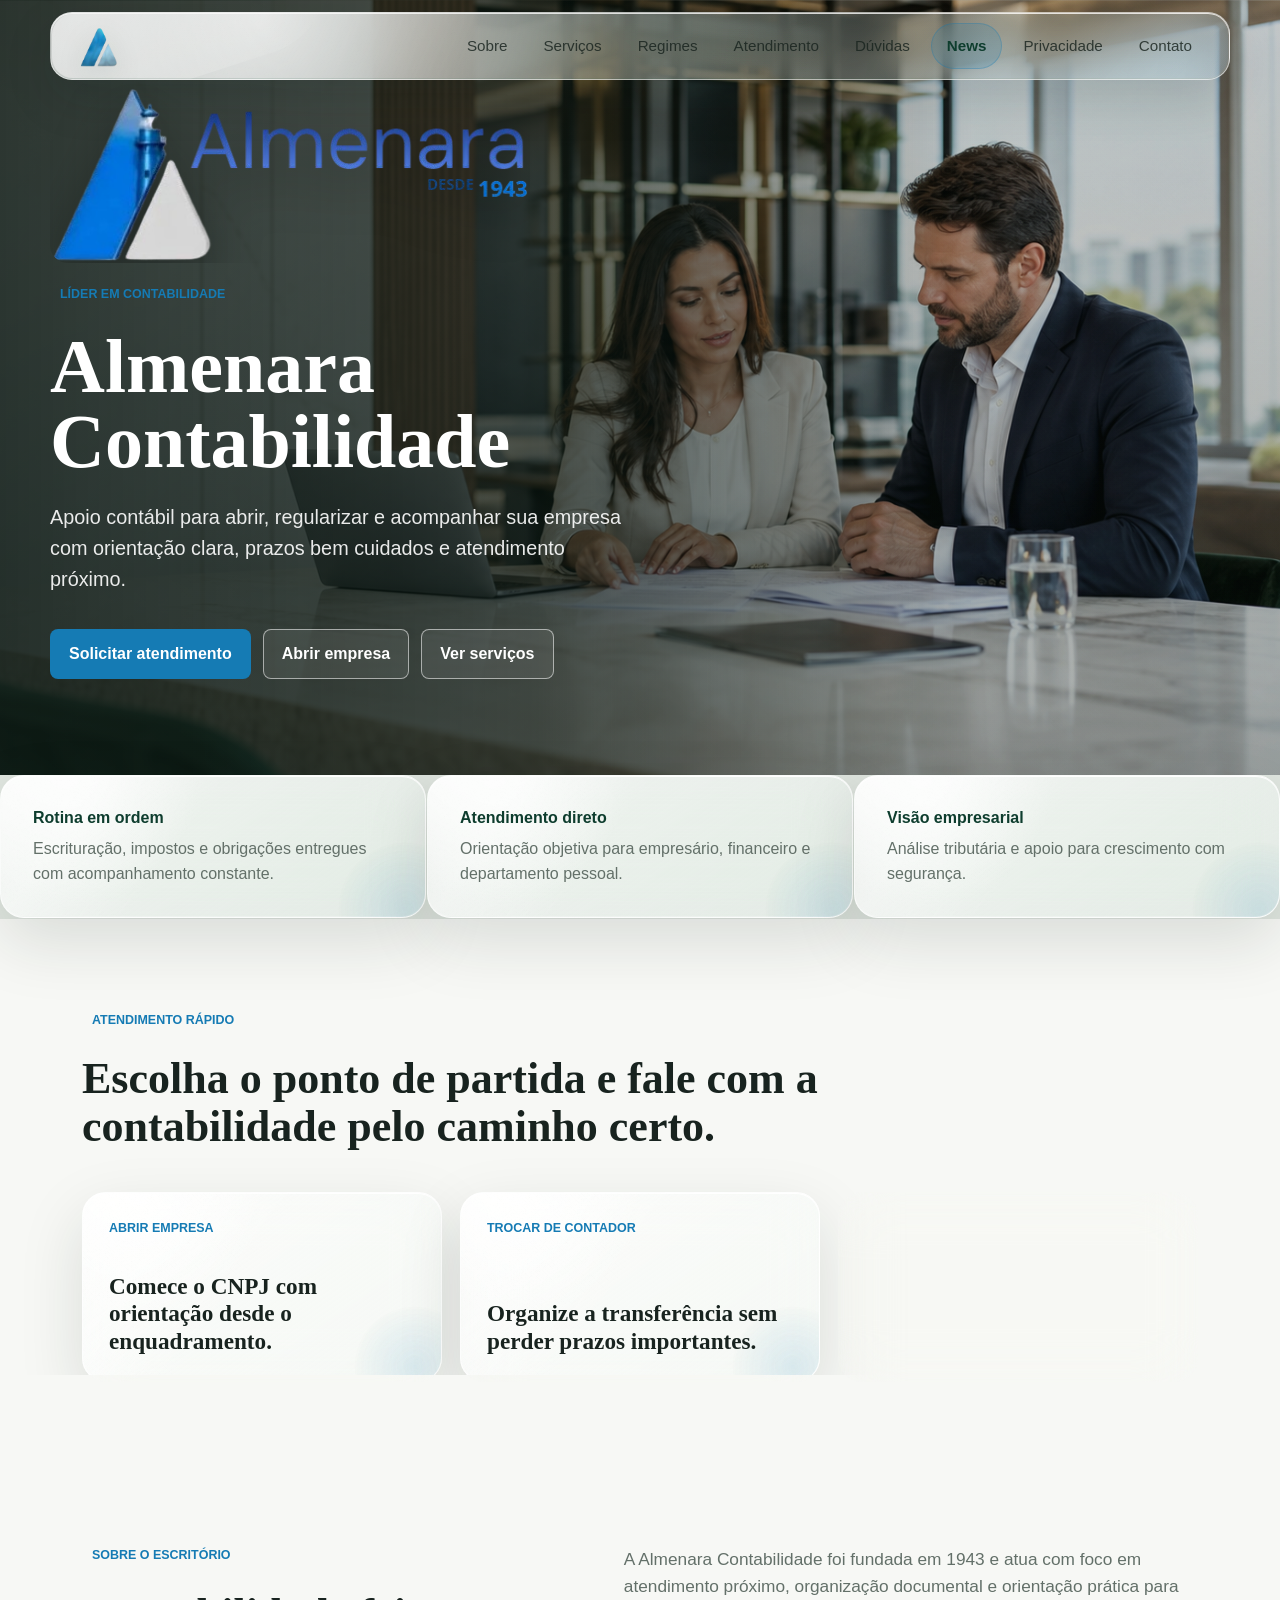
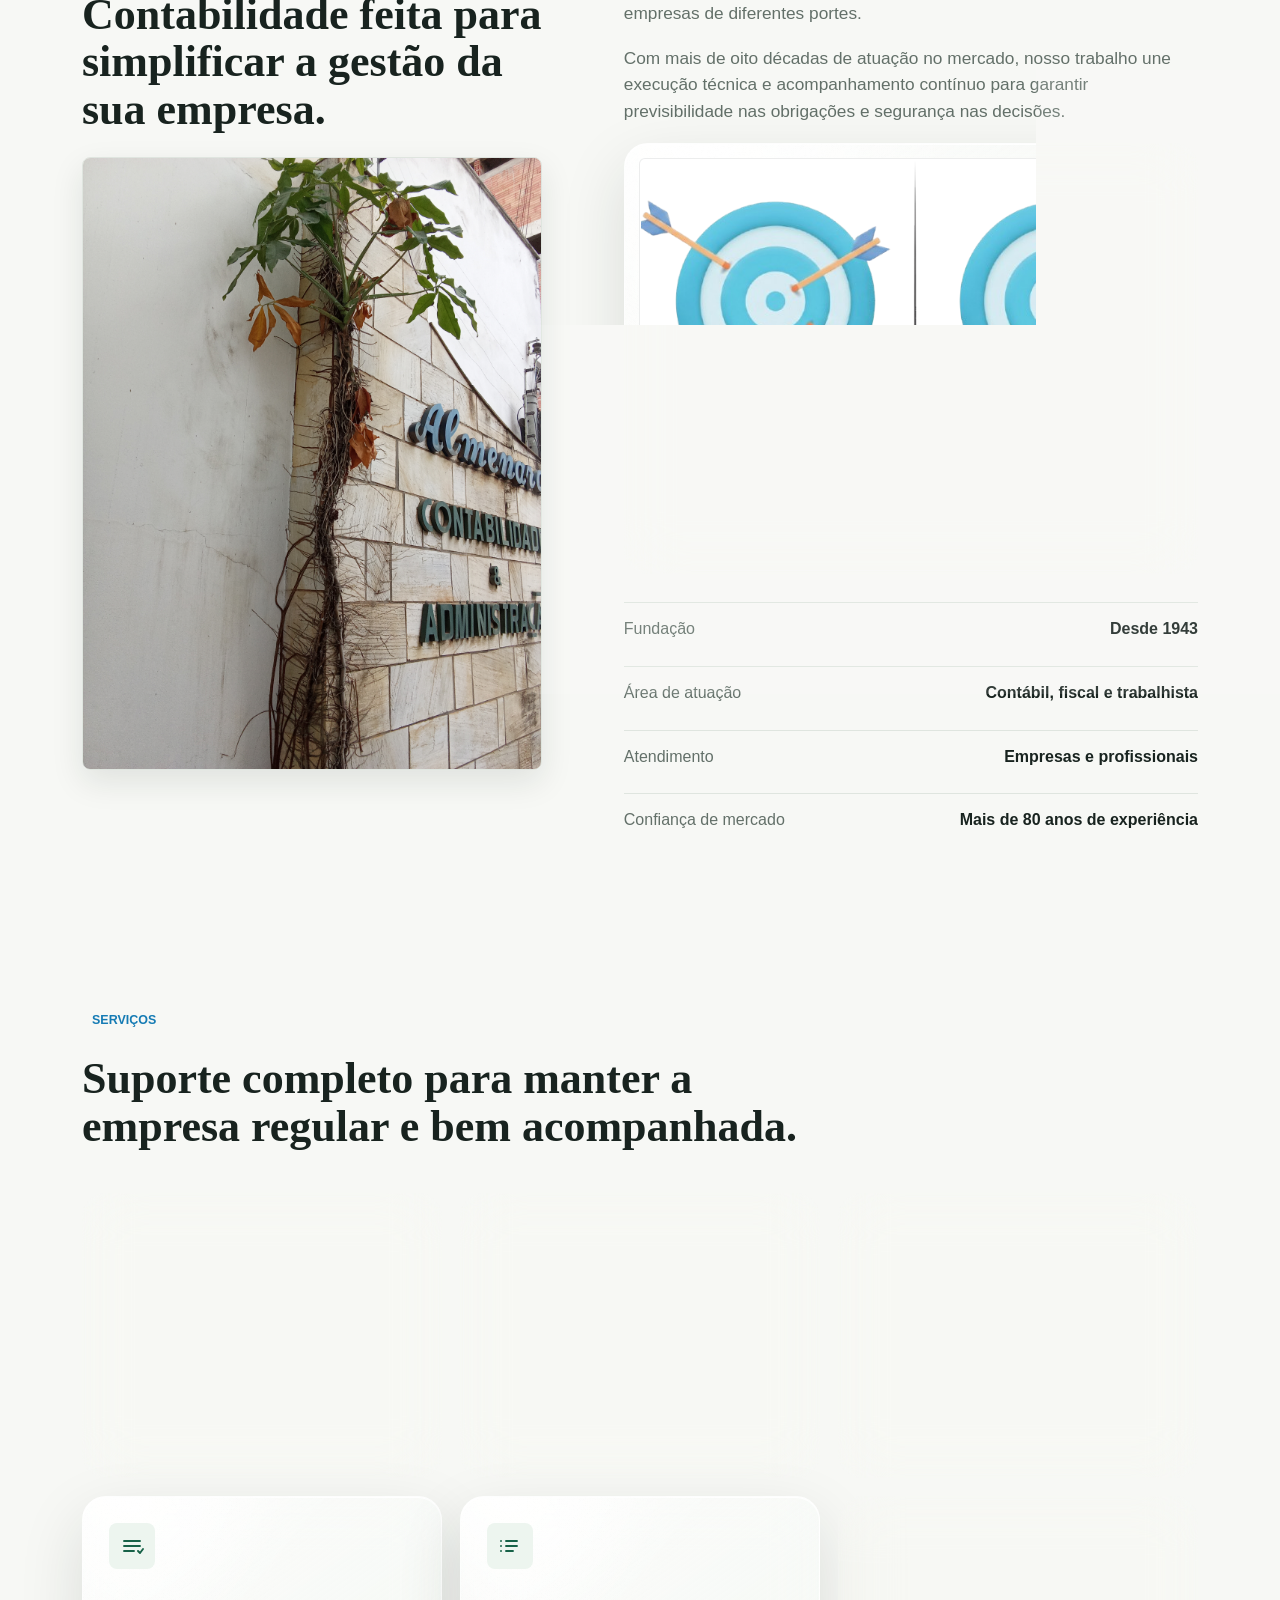
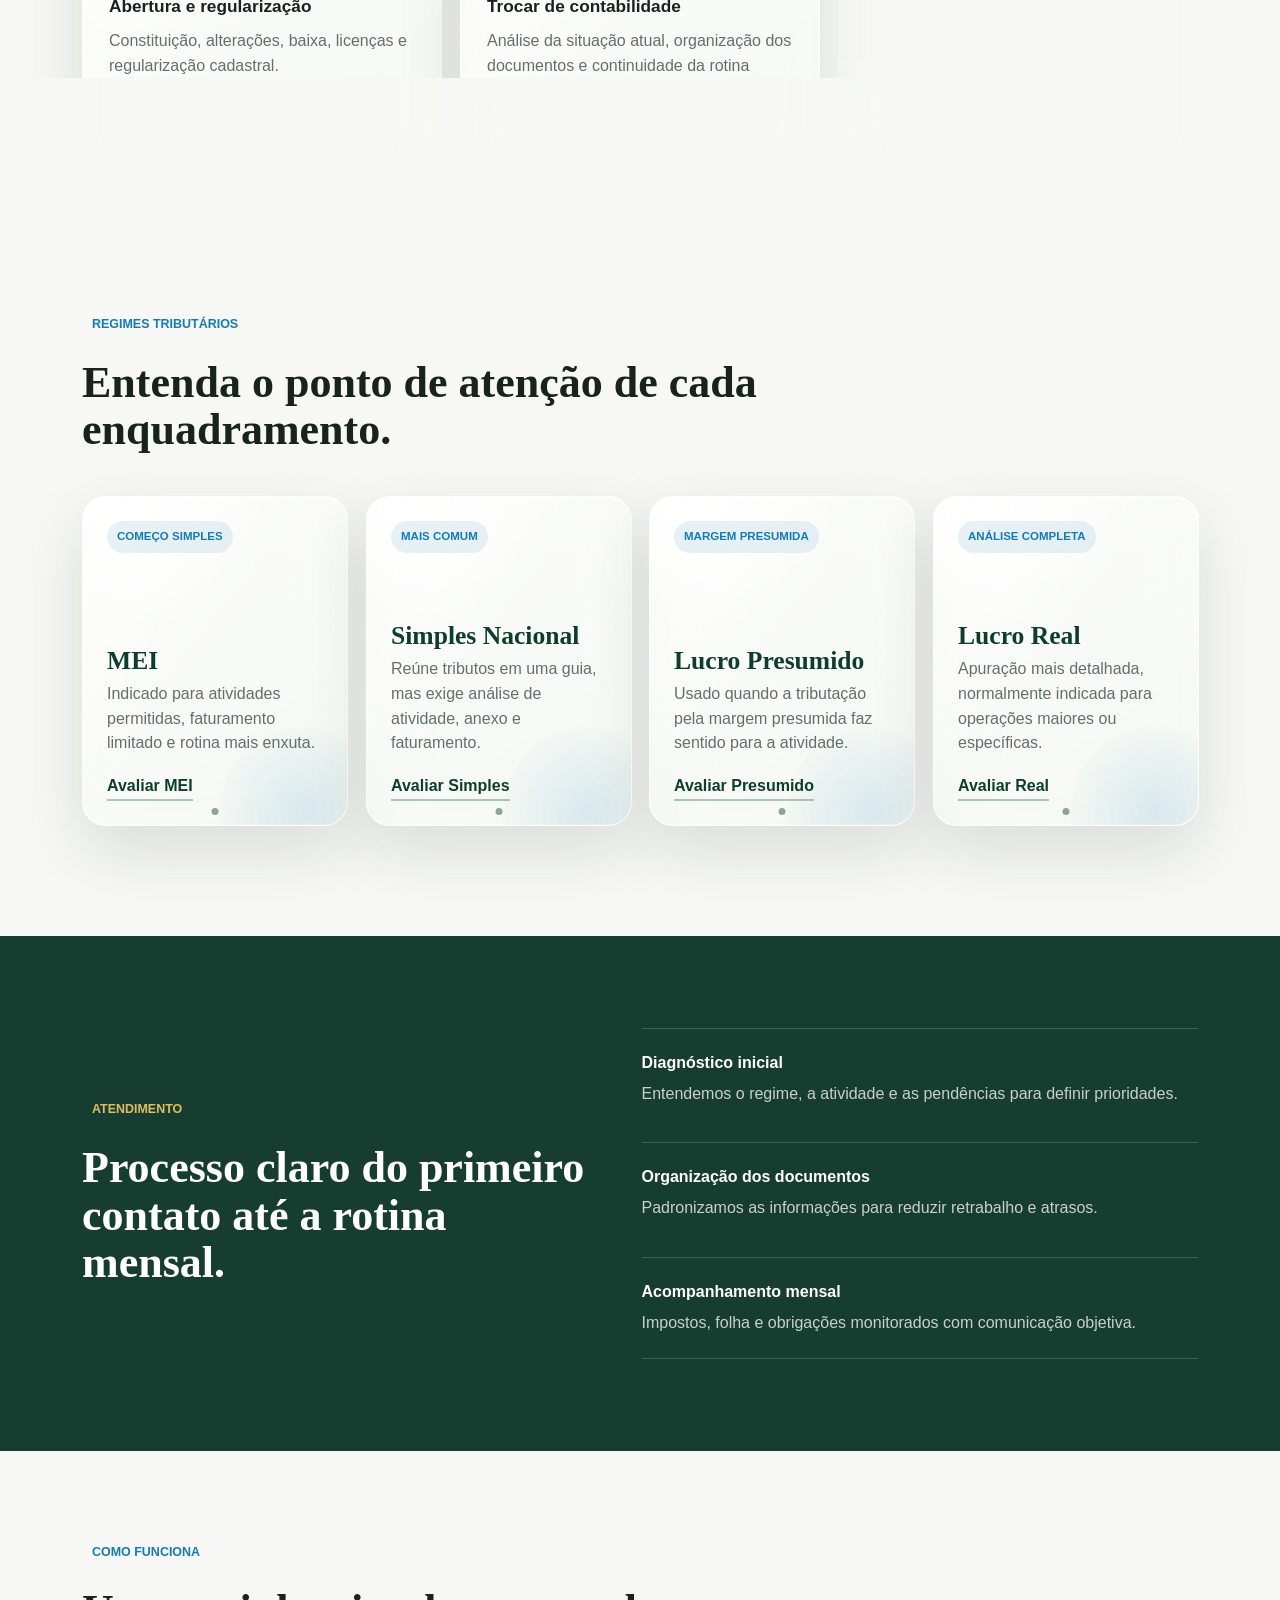
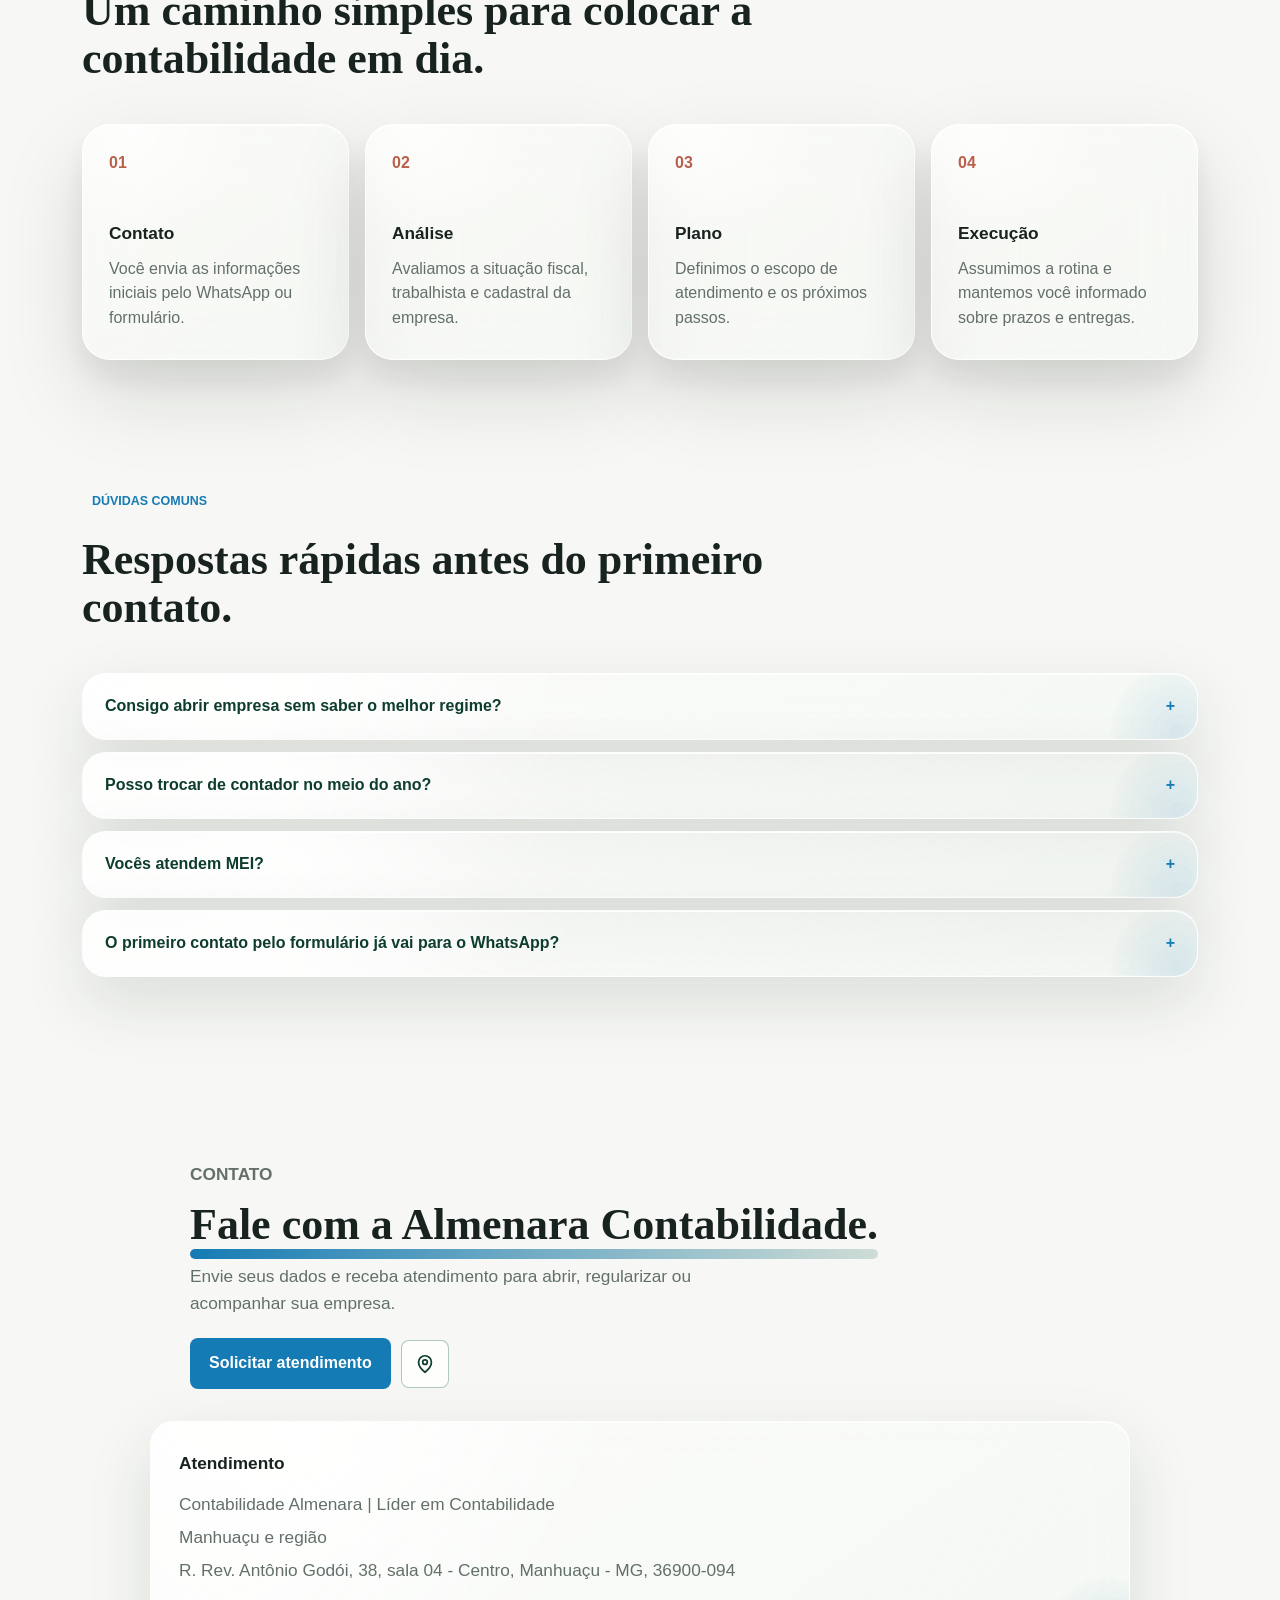
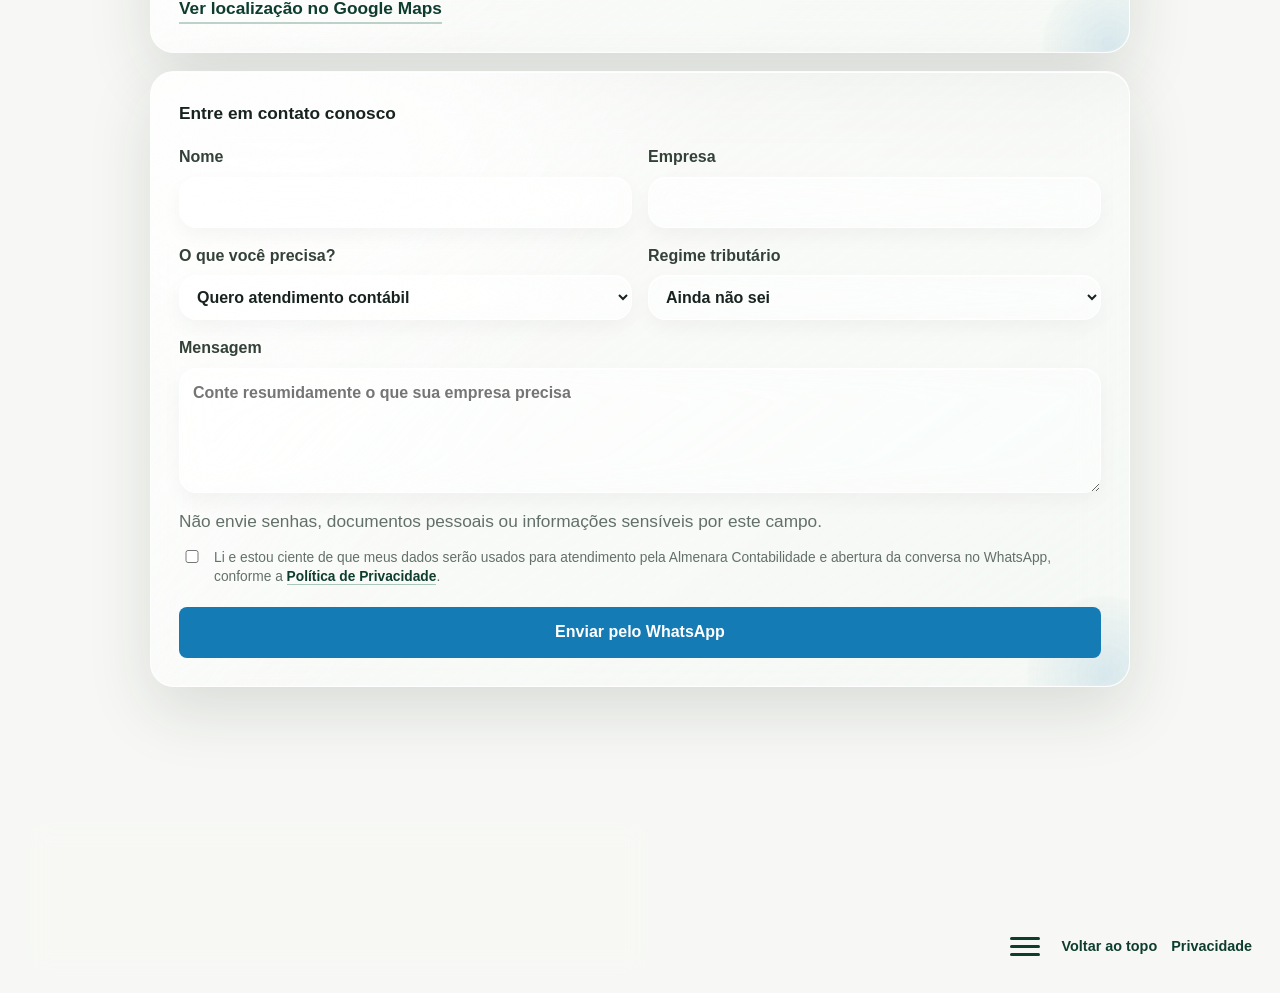
==== commit 7b8585ea: "Ajusta efeitos dos cards e estabilidade visual" ====
--- a/index.html
+++ b/index.html
@@ -15,7 +15,7 @@
   <body class="motion-on">
     <header class="site-header">
       <a class="brand" href="#inicio" aria-label="Almenara Contabilidade">
-        <img src="assets/foto-contabilidade-almenara.png" alt="" class="brand-mark">
+        <img src="assets/foto-contabilidade-almenara.png" alt="" class="brand-mark" width="483" height="469">
       </a>
 
       <button class="menu-toggle" type="button" data-menu-toggle aria-label="Abrir menu" aria-expanded="false">
@@ -43,7 +43,7 @@
 
         <div class="hero-content">
           <div class="hero-logo-wrap">
-            <img class="hero-emblem" src="assets/logoalmenara.png" alt="Almenara Líder em Contabilidade">
+            <img class="hero-emblem" src="assets/logoalmenara.png" alt="Almenara Líder em Contabilidade" width="485" height="181">
           </div>
           <p class="eyebrow">Líder em contabilidade</p>
           <h1>Almenara Contabilidade</h1>
@@ -103,6 +103,8 @@
             class="about-visual"
             src="assets/FOTOFISICAALMENARA.jpg"
             alt="Ambiente fisico da Almenara Contabilidade"
+            width="2448"
+            height="3264"
             loading="lazy"
           >
         </div>
@@ -120,6 +122,8 @@
               class="about-focus-image"
               src="assets/fototiroaoalvo.png"
               alt="Evolucao de foco na gestao administrativa e contabil"
+              width="663"
+              height="376"
               loading="lazy"
             >
             <div class="about-focus-copy">
@@ -423,7 +427,7 @@
             </div>
             <div class="footer-company-face footer-company-back">
               <div class="footer-visit-photo" aria-hidden="true">
-                <img src="assets/fotologo2.png" alt="">
+                <img src="assets/fotologo2.png" alt="" width="1400" height="346" loading="lazy">
               </div>
               <div class="footer-visit-info">
                 <strong>Venha nos visitar</strong>
--- a/styles.css
+++ b/styles.css
@@ -118,6 +118,7 @@
 .brand-mark {
   width: 44px;
   height: 44px;
+  aspect-ratio: 483 / 469;
   object-fit: contain;
   flex: 0 0 auto;
   filter: drop-shadow(0 8px 14px rgba(10, 23, 18, 0.12));
@@ -253,6 +254,7 @@
 .hero-emblem {
   width: min(480px, 90vw);
   height: auto;
+  aspect-ratio: 485 / 181;
   object-fit: contain;
   filter: drop-shadow(0 16px 26px rgba(0, 0, 0, 0.34));
 }
@@ -633,6 +635,8 @@
 
 .about-visual {
   width: min(100%, 460px);
+  aspect-ratio: 2448 / 3264;
+  height: auto;
   display: block;
   margin-top: 24px;
   border: 1px solid var(--line);
@@ -713,6 +717,7 @@
 .about-focus-image {
   width: 100%;
   height: auto;
+  aspect-ratio: 663 / 376;
   max-height: none;
   border-radius: calc(var(--radius) - 2px);
   object-fit: contain;
@@ -1102,19 +1107,19 @@
   overflow: hidden;
   min-height: 236px;
   padding: 26px;
-  border: 1px solid rgba(255, 255, 255, 0.82);
+  border: 1px solid rgba(255, 255, 255, 0.88);
   border-radius: 28px;
   background:
-    radial-gradient(circle at 18% 0%, rgba(255, 255, 255, 0.82), transparent 38%),
-    linear-gradient(145deg, rgba(255, 255, 255, 0.46), rgba(232, 247, 243, 0.14)),
-    rgba(255, 255, 255, 0.08);
+    radial-gradient(circle at 18% 0%, rgba(255, 255, 255, 0.68), transparent 38%),
+    linear-gradient(145deg, rgba(255, 255, 255, 0.32), rgba(232, 247, 243, 0.1)),
+    rgba(255, 255, 255, 0.055);
   box-shadow:
     inset 0 1px 0 rgba(255, 255, 255, 0.98),
-    inset 0 -1px 0 rgba(255, 255, 255, 0.18),
-    0 18px 30px rgba(24, 35, 31, 0.08),
-    0 34px 84px rgba(10, 23, 18, 0.14);
-  backdrop-filter: blur(34px) saturate(1.62);
-  -webkit-backdrop-filter: blur(34px) saturate(1.62);
+    inset 0 -1px 0 rgba(255, 255, 255, 0.16),
+    0 18px 30px rgba(24, 35, 31, 0.07),
+    0 34px 84px rgba(10, 23, 18, 0.13);
+  backdrop-filter: blur(40px) saturate(1.72);
+  -webkit-backdrop-filter: blur(40px) saturate(1.72);
   transform: translateZ(0);
   transform-origin: 50% 100%;
   will-change: transform;
@@ -1130,16 +1135,16 @@
 .steps article.is-dock-hover {
   border-color: rgba(255, 255, 255, 0.96);
   background:
-    radial-gradient(circle at 20% -4%, rgba(255, 255, 255, 0.92), transparent 42%),
-    linear-gradient(145deg, rgba(255, 255, 255, 0.54), rgba(232, 247, 243, 0.18)),
-    rgba(255, 255, 255, 0.12);
+    radial-gradient(circle at 20% -4%, rgba(255, 255, 255, 0.82), transparent 42%),
+    linear-gradient(145deg, rgba(255, 255, 255, 0.42), rgba(232, 247, 243, 0.14)),
+    rgba(255, 255, 255, 0.08);
   box-shadow:
     inset 0 1px 0 rgba(255, 255, 255, 1),
     inset 0 -1px 0 rgba(255, 255, 255, 0.26),
     0 22px 38px rgba(24, 35, 31, 0.1),
     0 42px 96px rgba(10, 23, 18, 0.18);
-  backdrop-filter: blur(38px) saturate(1.75);
-  -webkit-backdrop-filter: blur(38px) saturate(1.75);
+  backdrop-filter: blur(46px) saturate(1.86);
+  -webkit-backdrop-filter: blur(46px) saturate(1.86);
   transform: translateY(-12px) scale(1.045);
   z-index: 4;
 }
@@ -1223,6 +1228,27 @@
   margin: 0;
   padding: 0 22px 22px;
   color: var(--muted);
+}
+
+.faq-item.is-faq-dock-hover {
+  border-color: rgba(255, 255, 255, 0.96);
+  box-shadow:
+    inset 0 1px 0 rgba(255, 255, 255, 1),
+    inset 0 -1px 0 rgba(255, 255, 255, 0.2),
+    0 18px 34px rgba(24, 35, 31, 0.1),
+    0 28px 72px rgba(10, 23, 18, 0.14);
+  transform: translateX(10px) scale(1.012);
+  z-index: 4;
+}
+
+.faq-item.is-faq-dock-near {
+  transform: translateX(5px) scale(1.006);
+  z-index: 3;
+}
+
+.faq-item.is-faq-dock-far {
+  transform: translateX(2px) scale(1.002);
+  z-index: 2;
 }
 
 .contact-section {
@@ -1817,6 +1843,7 @@
 .footer-visit-photo img {
   width: 100%;
   height: 100%;
+  aspect-ratio: 1400 / 346;
   display: block;
   object-fit: cover;
   object-position: center;
@@ -2600,16 +2627,16 @@
 .motion-on.motion-ready .steps article.is-visible.is-dock-hover {
   border-color: rgba(255, 255, 255, 0.96);
   background:
-    radial-gradient(circle at 20% -4%, rgba(255, 255, 255, 0.92), transparent 42%),
-    linear-gradient(145deg, rgba(255, 255, 255, 0.54), rgba(232, 247, 243, 0.18)),
-    rgba(255, 255, 255, 0.12);
+    radial-gradient(circle at 20% -4%, rgba(255, 255, 255, 0.82), transparent 42%),
+    linear-gradient(145deg, rgba(255, 255, 255, 0.42), rgba(232, 247, 243, 0.14)),
+    rgba(255, 255, 255, 0.08);
   box-shadow:
     inset 0 1px 0 rgba(255, 255, 255, 1),
     inset 0 -1px 0 rgba(255, 255, 255, 0.26),
     0 24px 42px rgba(24, 35, 31, 0.12),
     0 48px 108px rgba(10, 23, 18, 0.2);
-  backdrop-filter: blur(40px) saturate(1.8);
-  -webkit-backdrop-filter: blur(40px) saturate(1.8);
+  backdrop-filter: blur(46px) saturate(1.86);
+  -webkit-backdrop-filter: blur(46px) saturate(1.86);
   transform: translateY(-12px) scale(1.045);
   z-index: 4;
 }
@@ -2655,6 +2682,35 @@
   backdrop-filter: blur(24px) saturate(1.38);
   -webkit-backdrop-filter: blur(24px) saturate(1.38);
   transform: translateY(-7px) scale(1.012);
+}
+
+.motion-on.motion-ready .faq-item.is-visible {
+  transition:
+    transform 620ms cubic-bezier(0.19, 1, 0.22, 1),
+    border-color 320ms ease,
+    box-shadow 620ms cubic-bezier(0.19, 1, 0.22, 1),
+    background 480ms ease;
+}
+
+.motion-on.motion-ready .faq-item.is-visible.is-faq-dock-hover {
+  border-color: rgba(255, 255, 255, 0.96);
+  box-shadow:
+    inset 0 1px 0 rgba(255, 255, 255, 1),
+    inset 0 -1px 0 rgba(255, 255, 255, 0.2),
+    0 18px 34px rgba(24, 35, 31, 0.1),
+    0 28px 72px rgba(10, 23, 18, 0.14);
+  transform: translateX(10px) scale(1.012);
+  z-index: 4;
+}
+
+.motion-on.motion-ready .faq-item.is-visible.is-faq-dock-near {
+  transform: translateX(5px) scale(1.006);
+  z-index: 3;
+}
+
+.motion-on.motion-ready .faq-item.is-visible.is-faq-dock-far {
+  transform: translateX(2px) scale(1.002);
+  z-index: 2;
 }
 
 .motion-on.motion-ready .contact-copy.is-visible .section-label {
